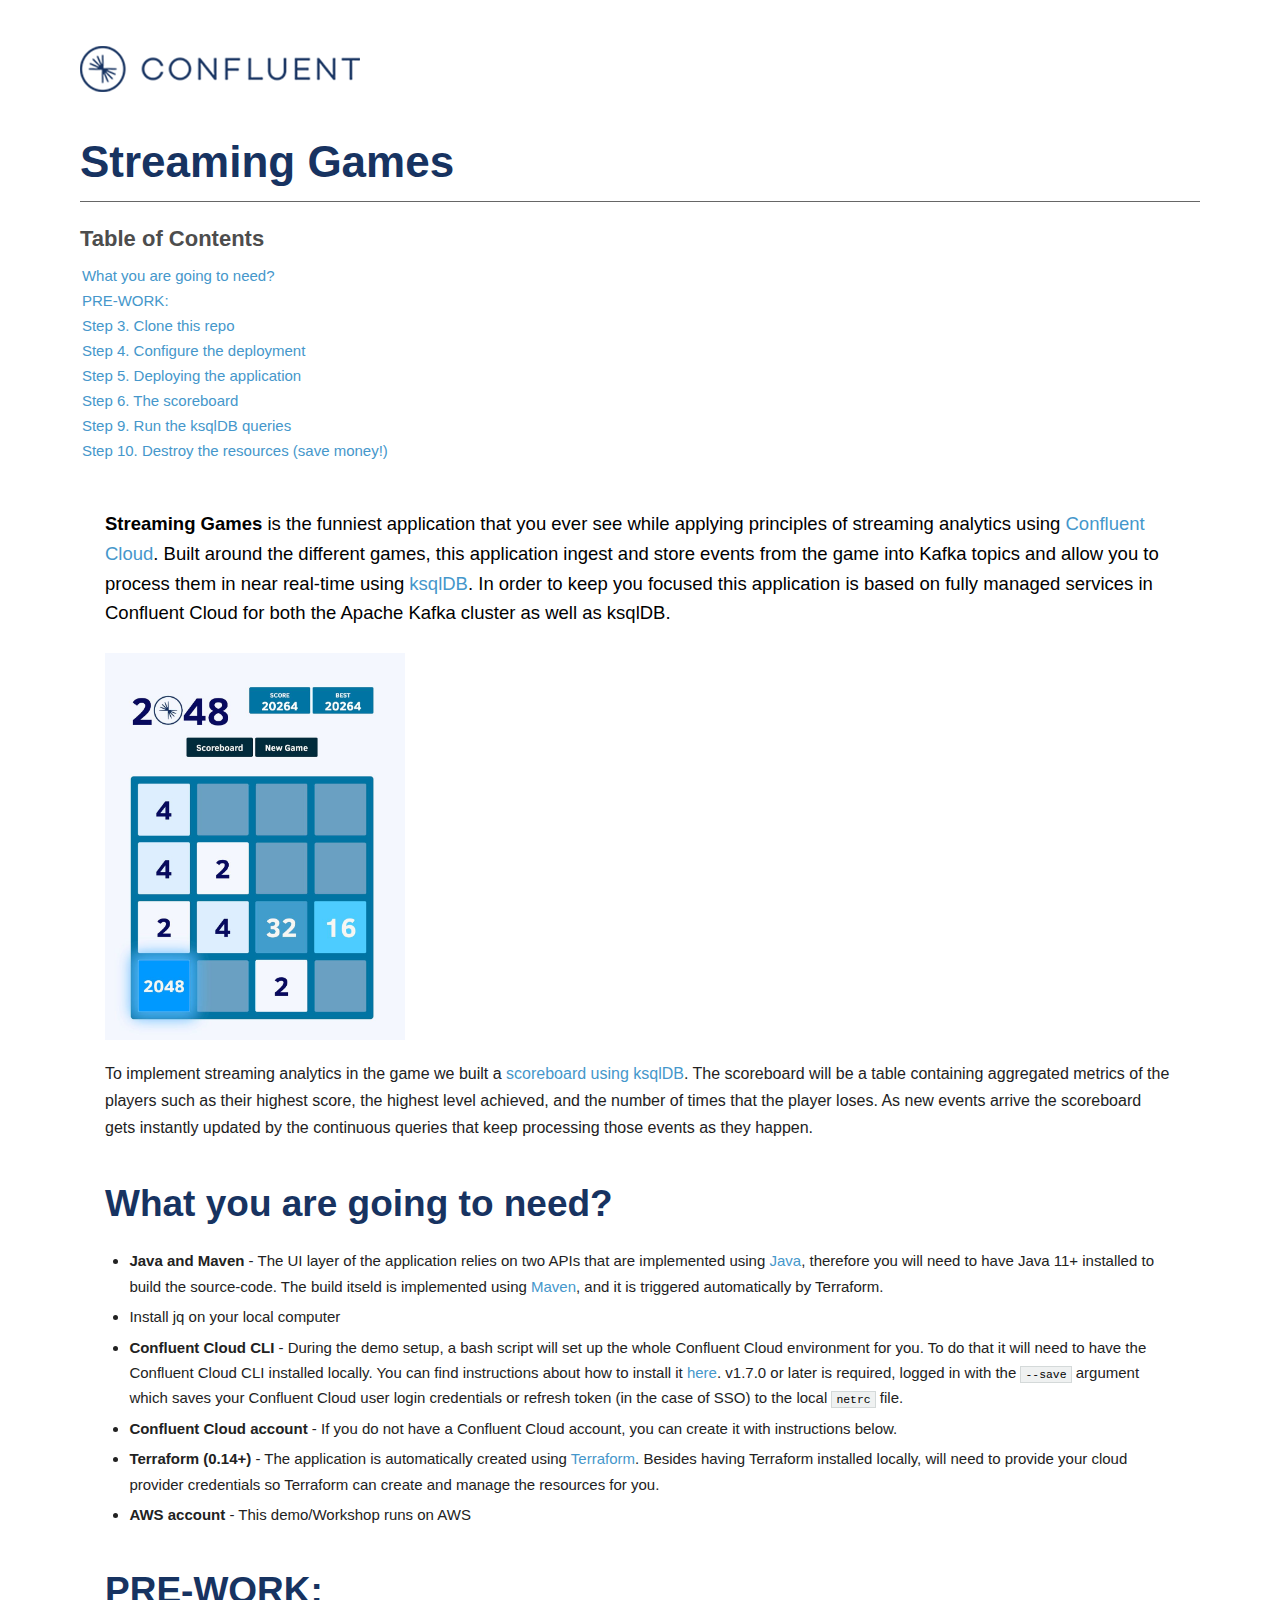
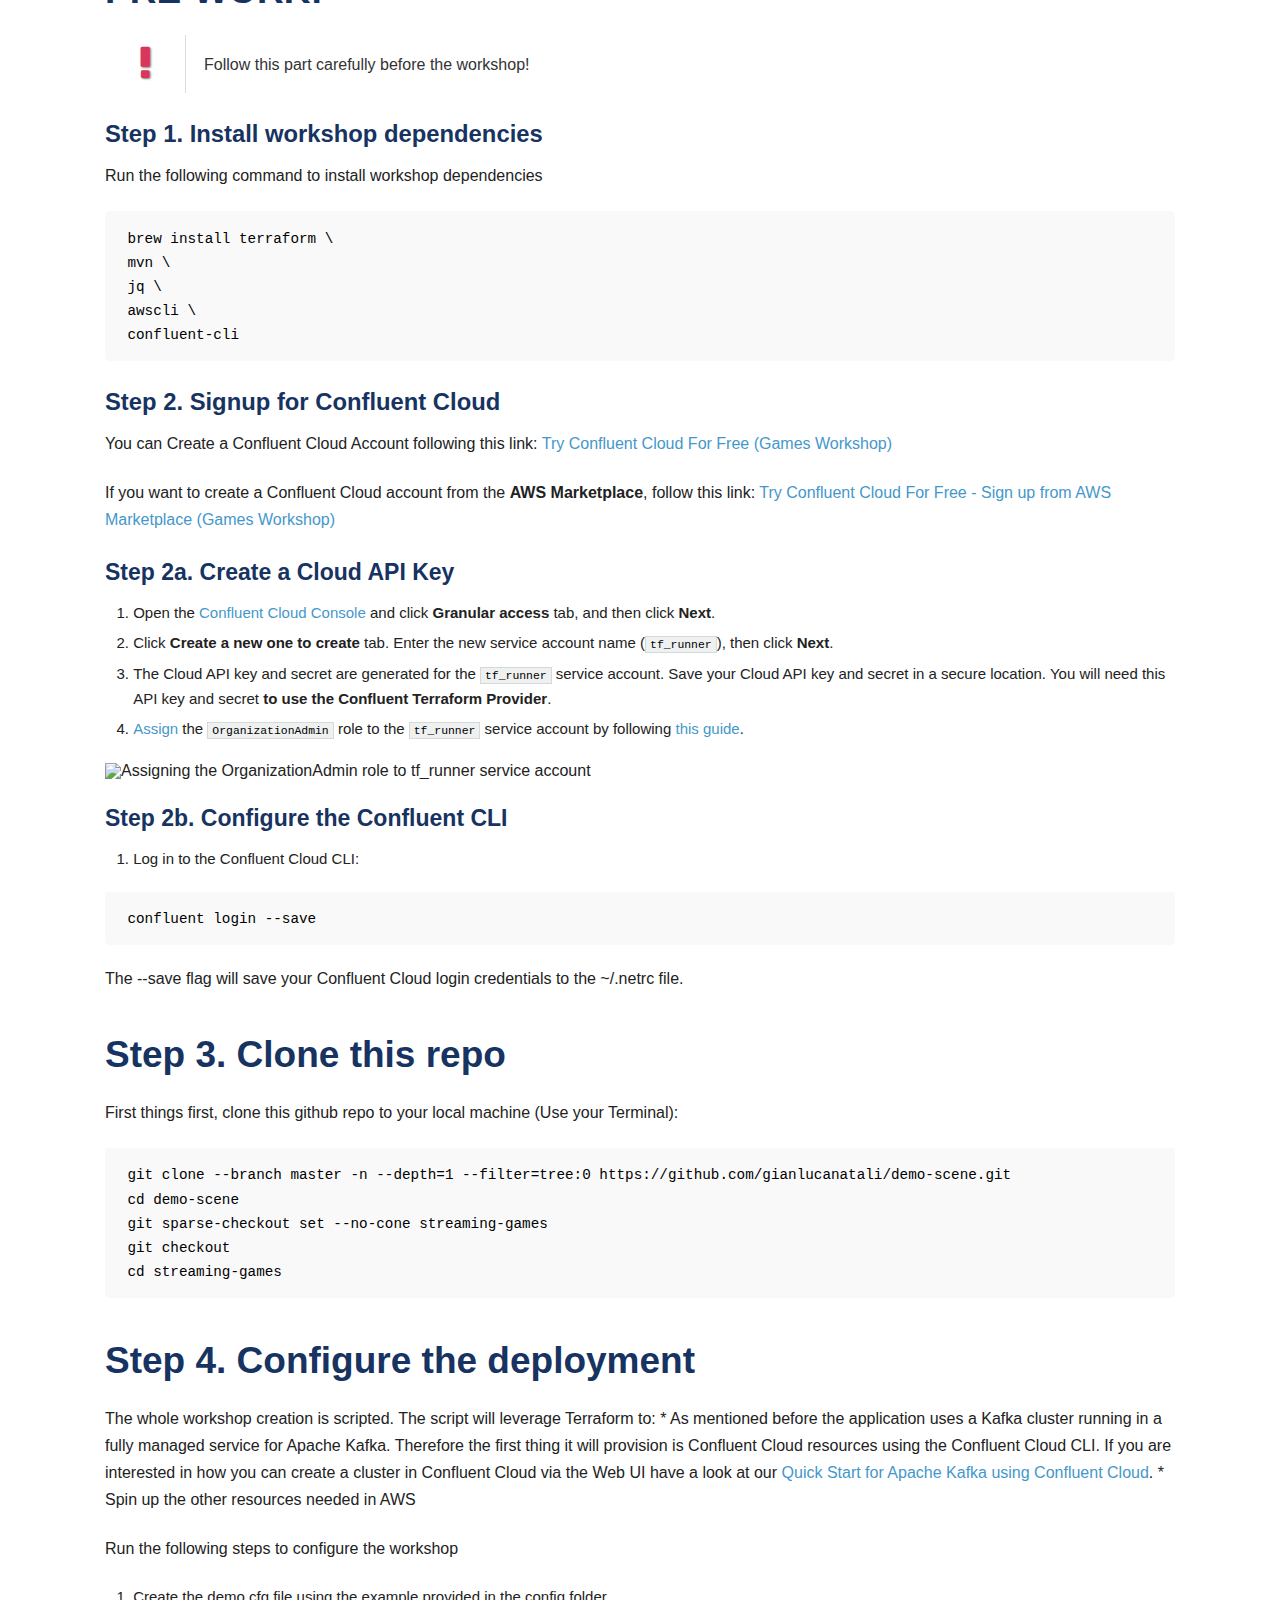
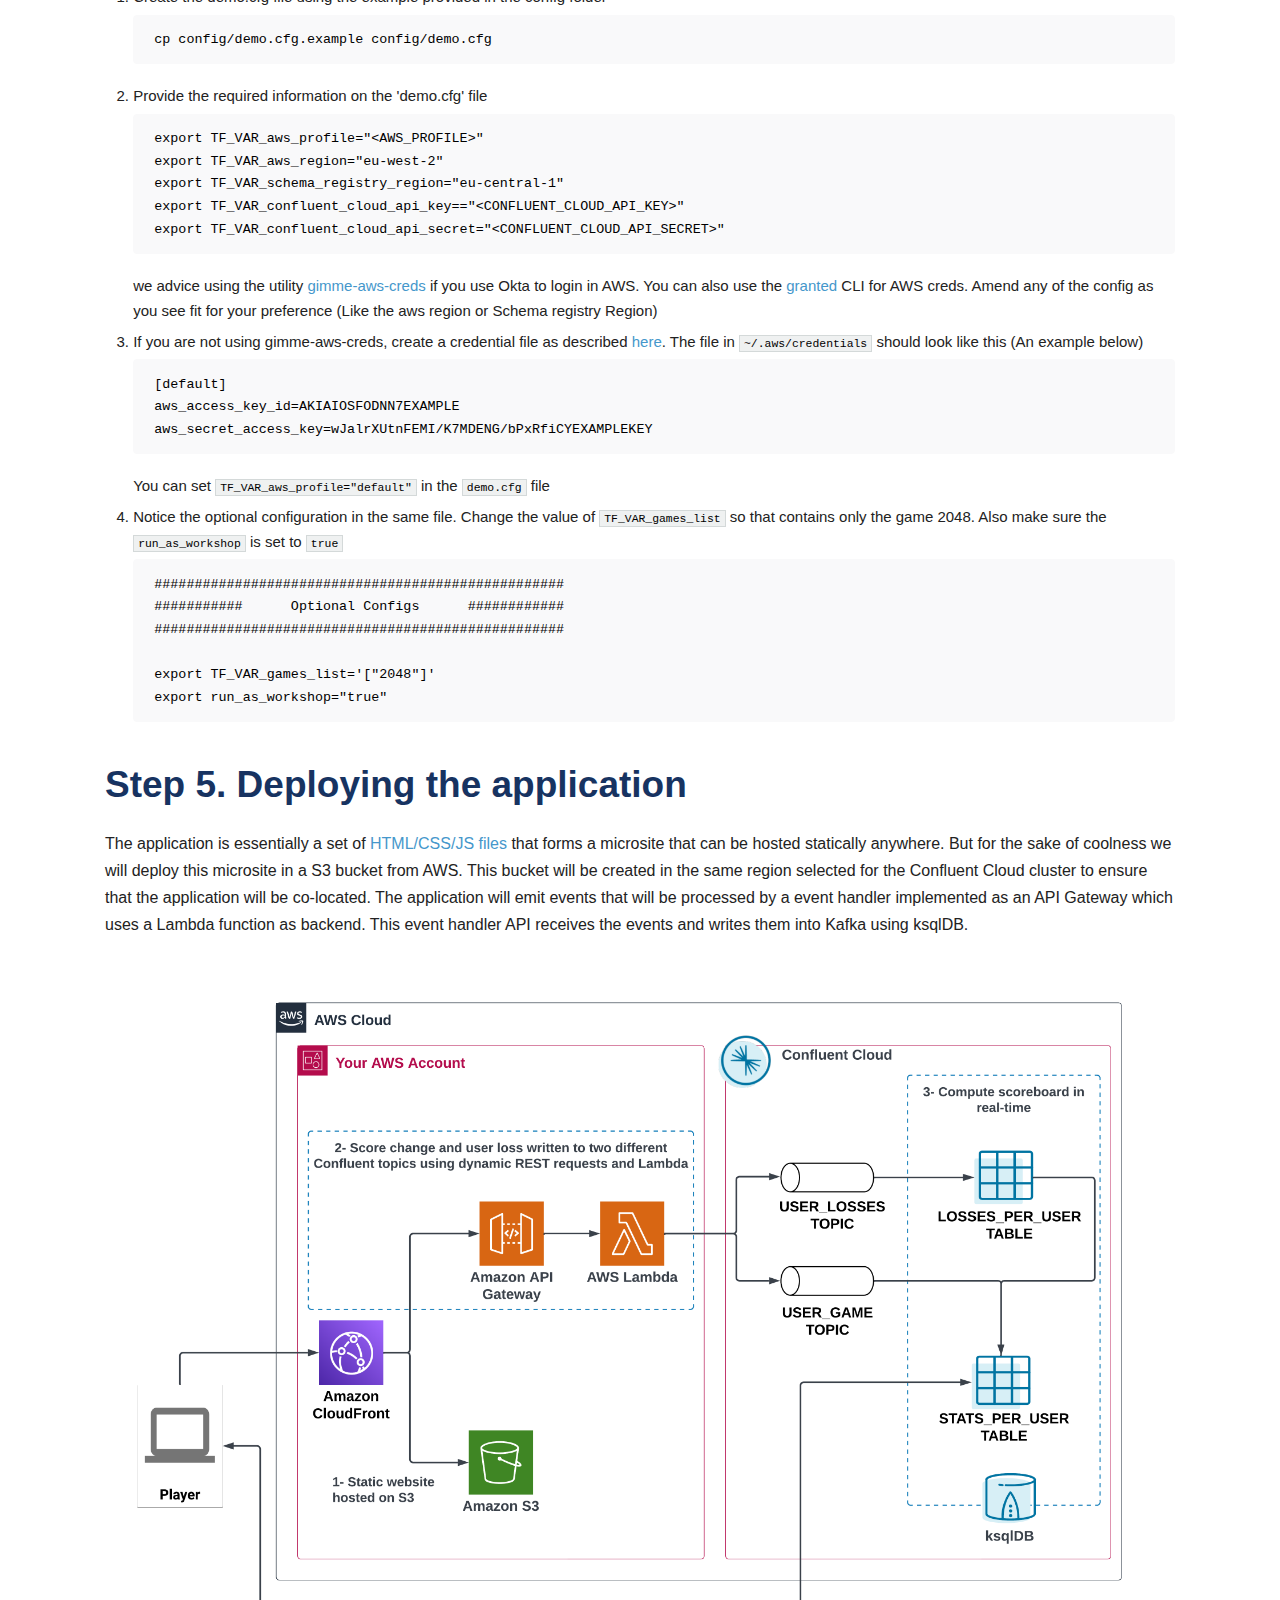
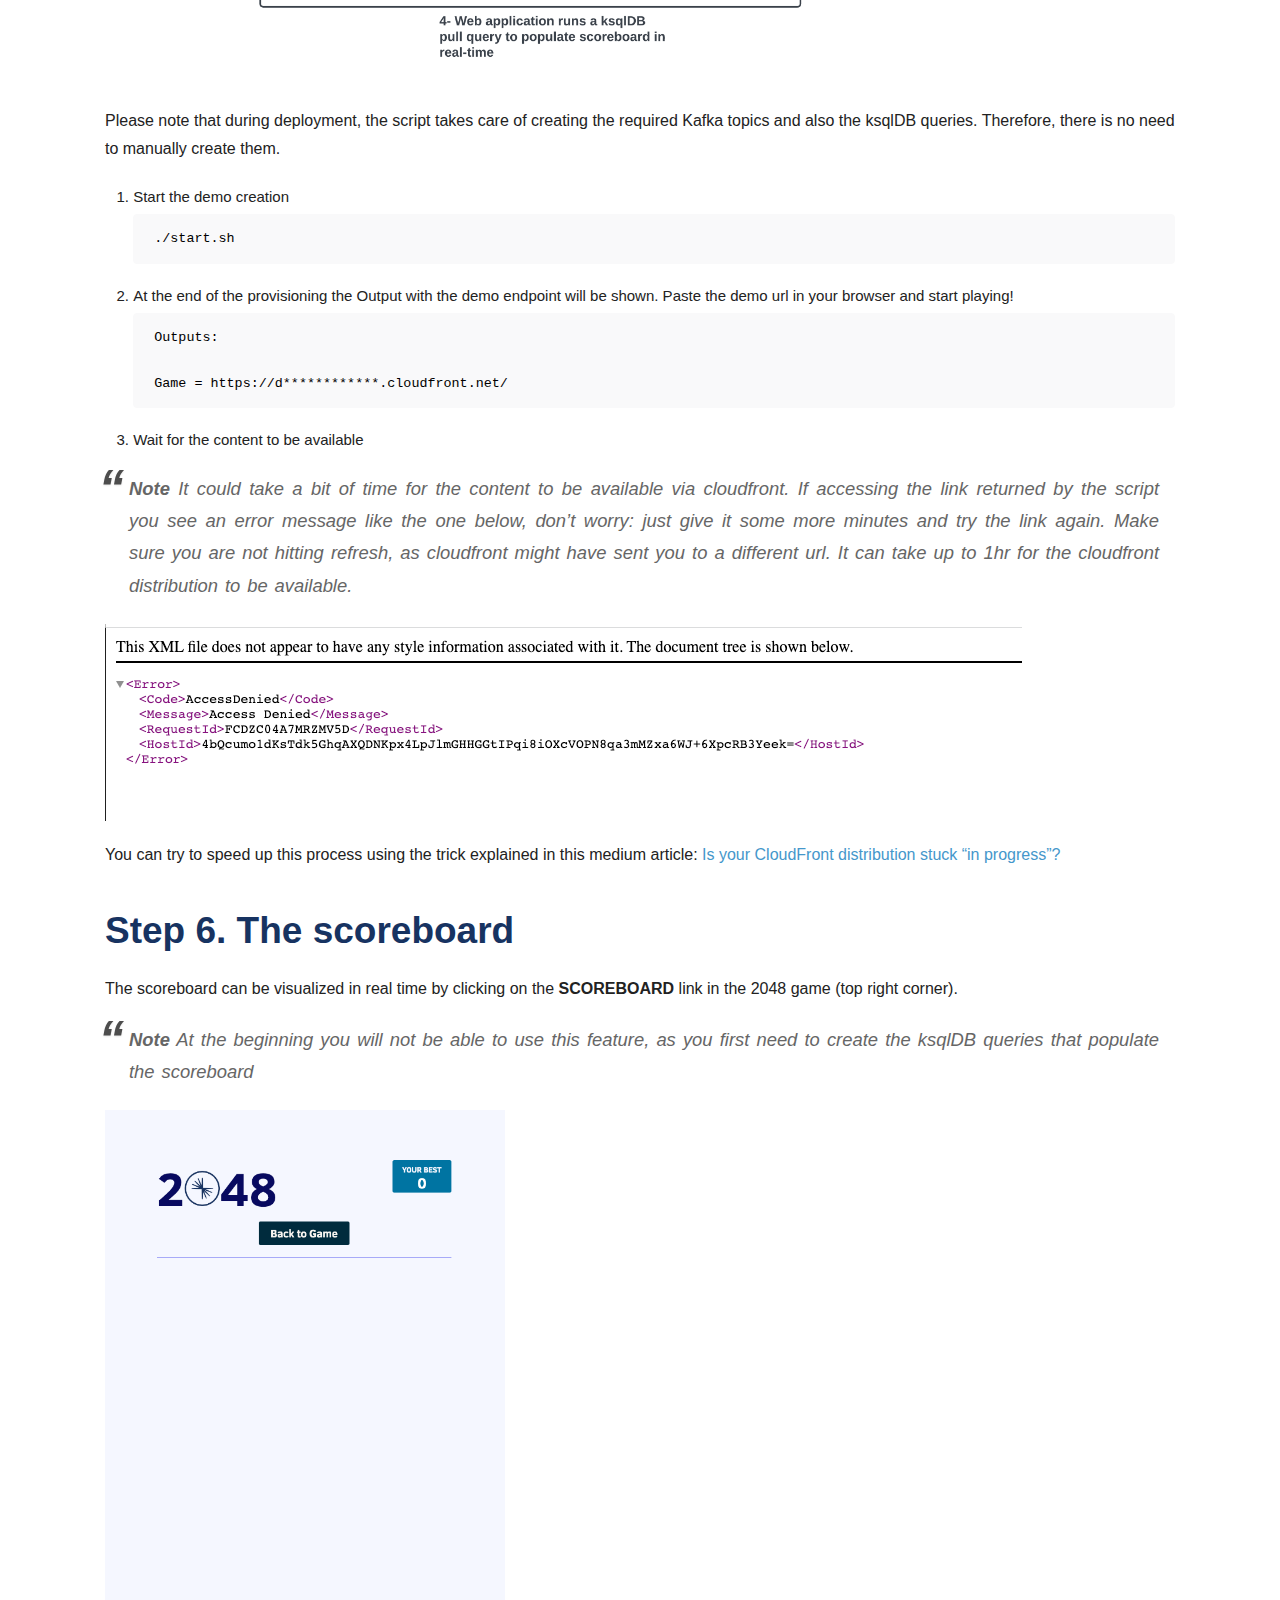
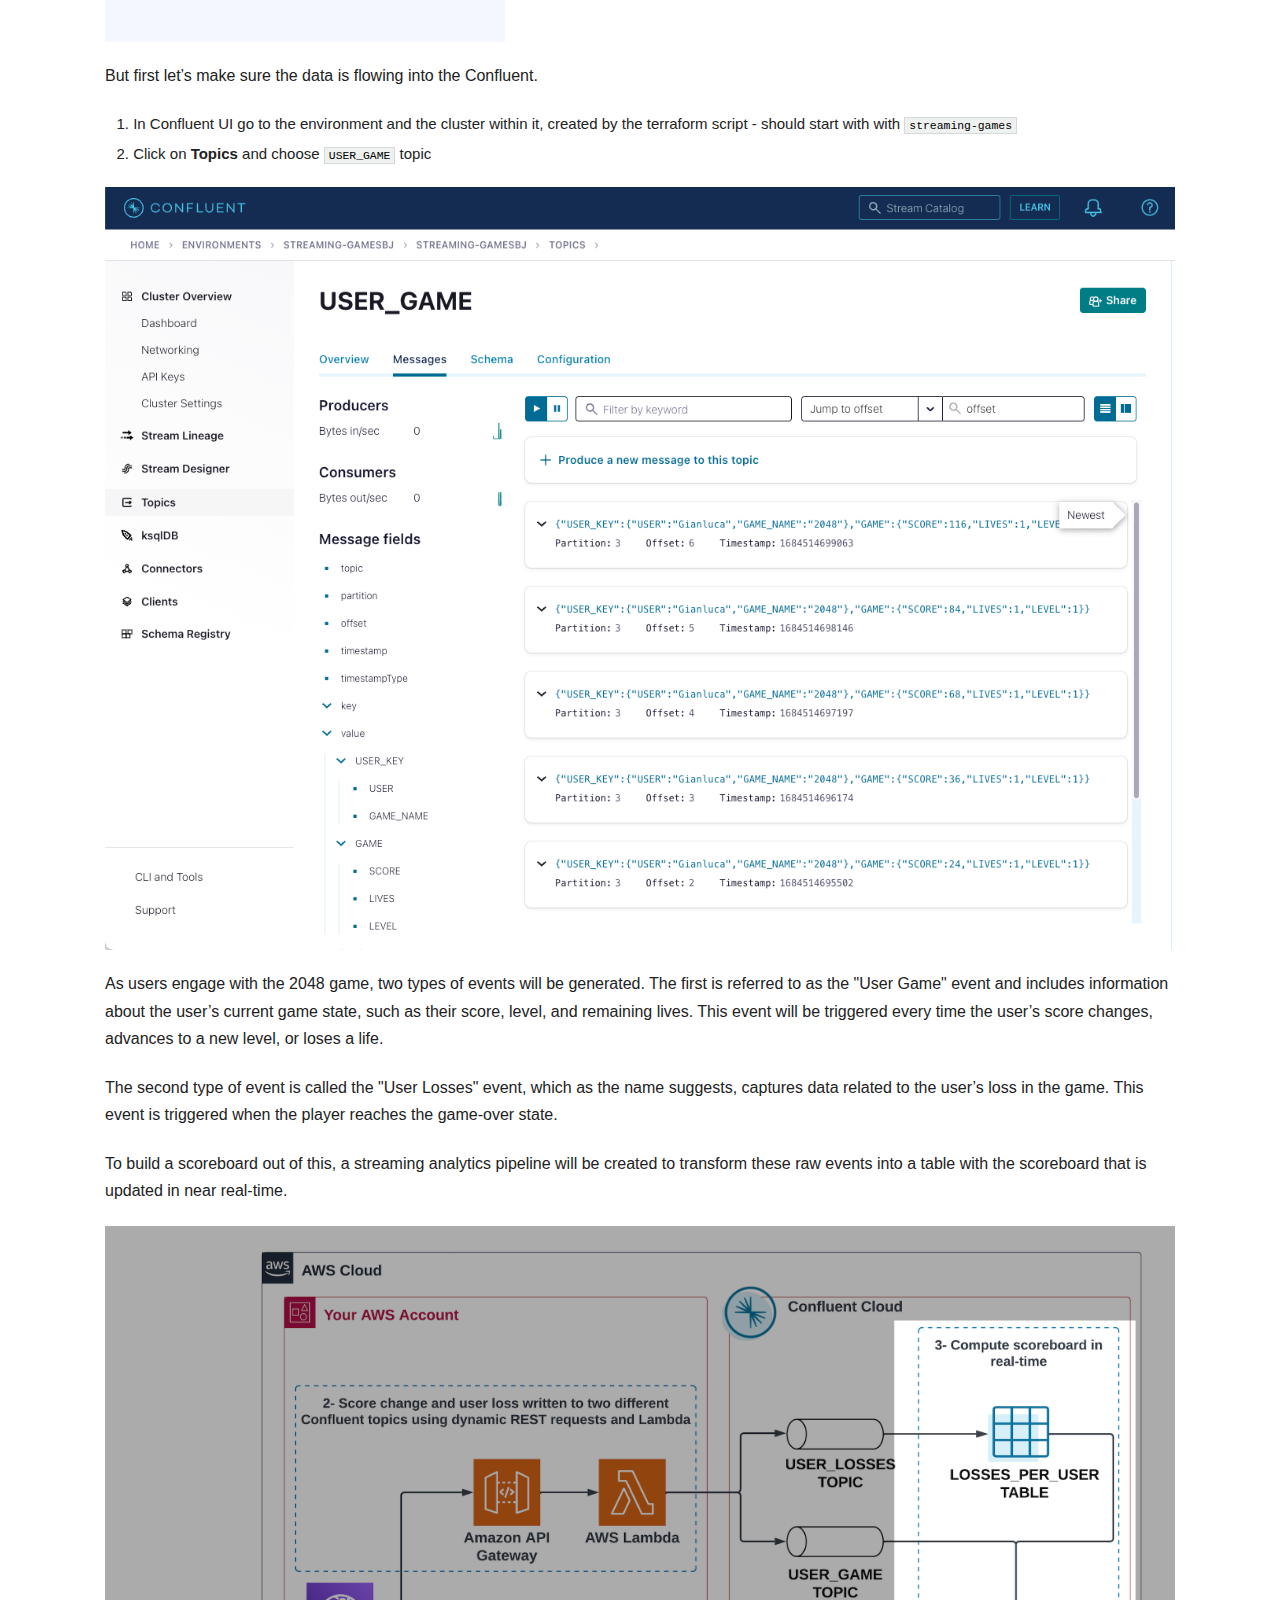
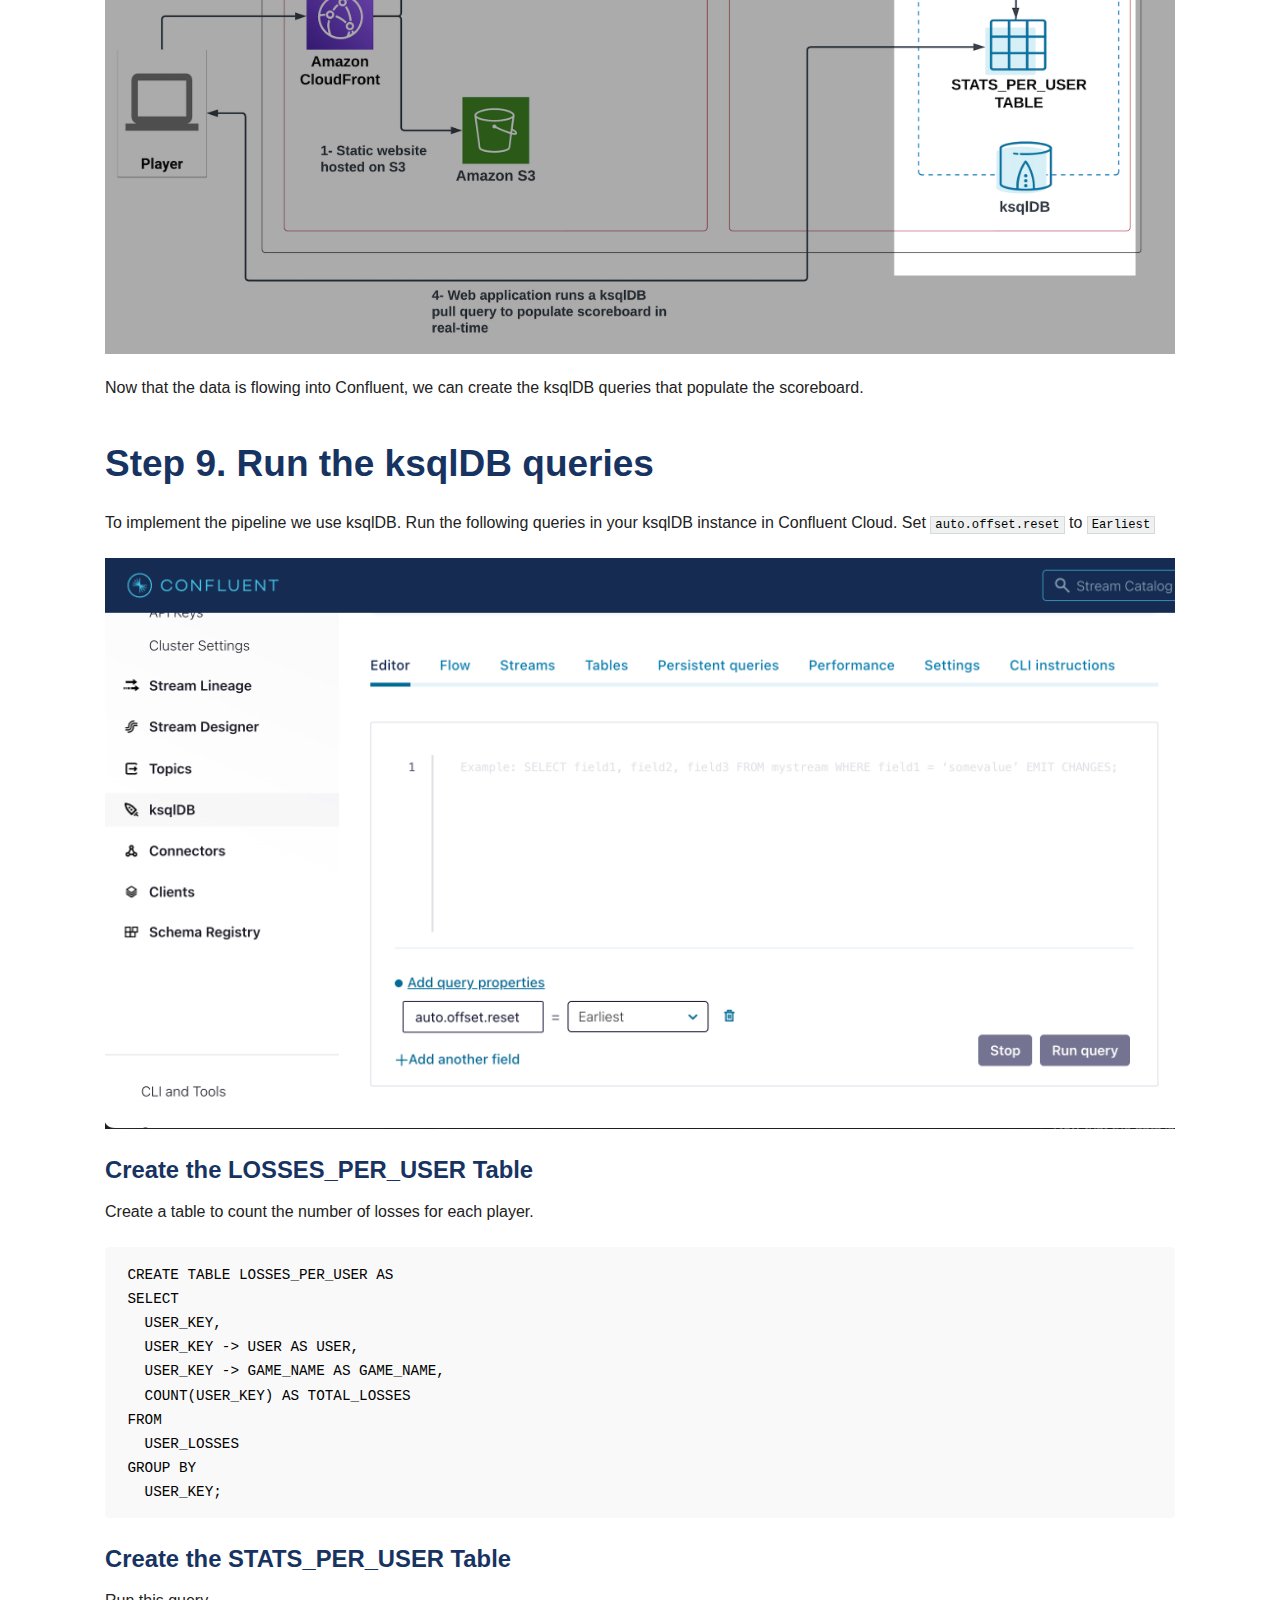
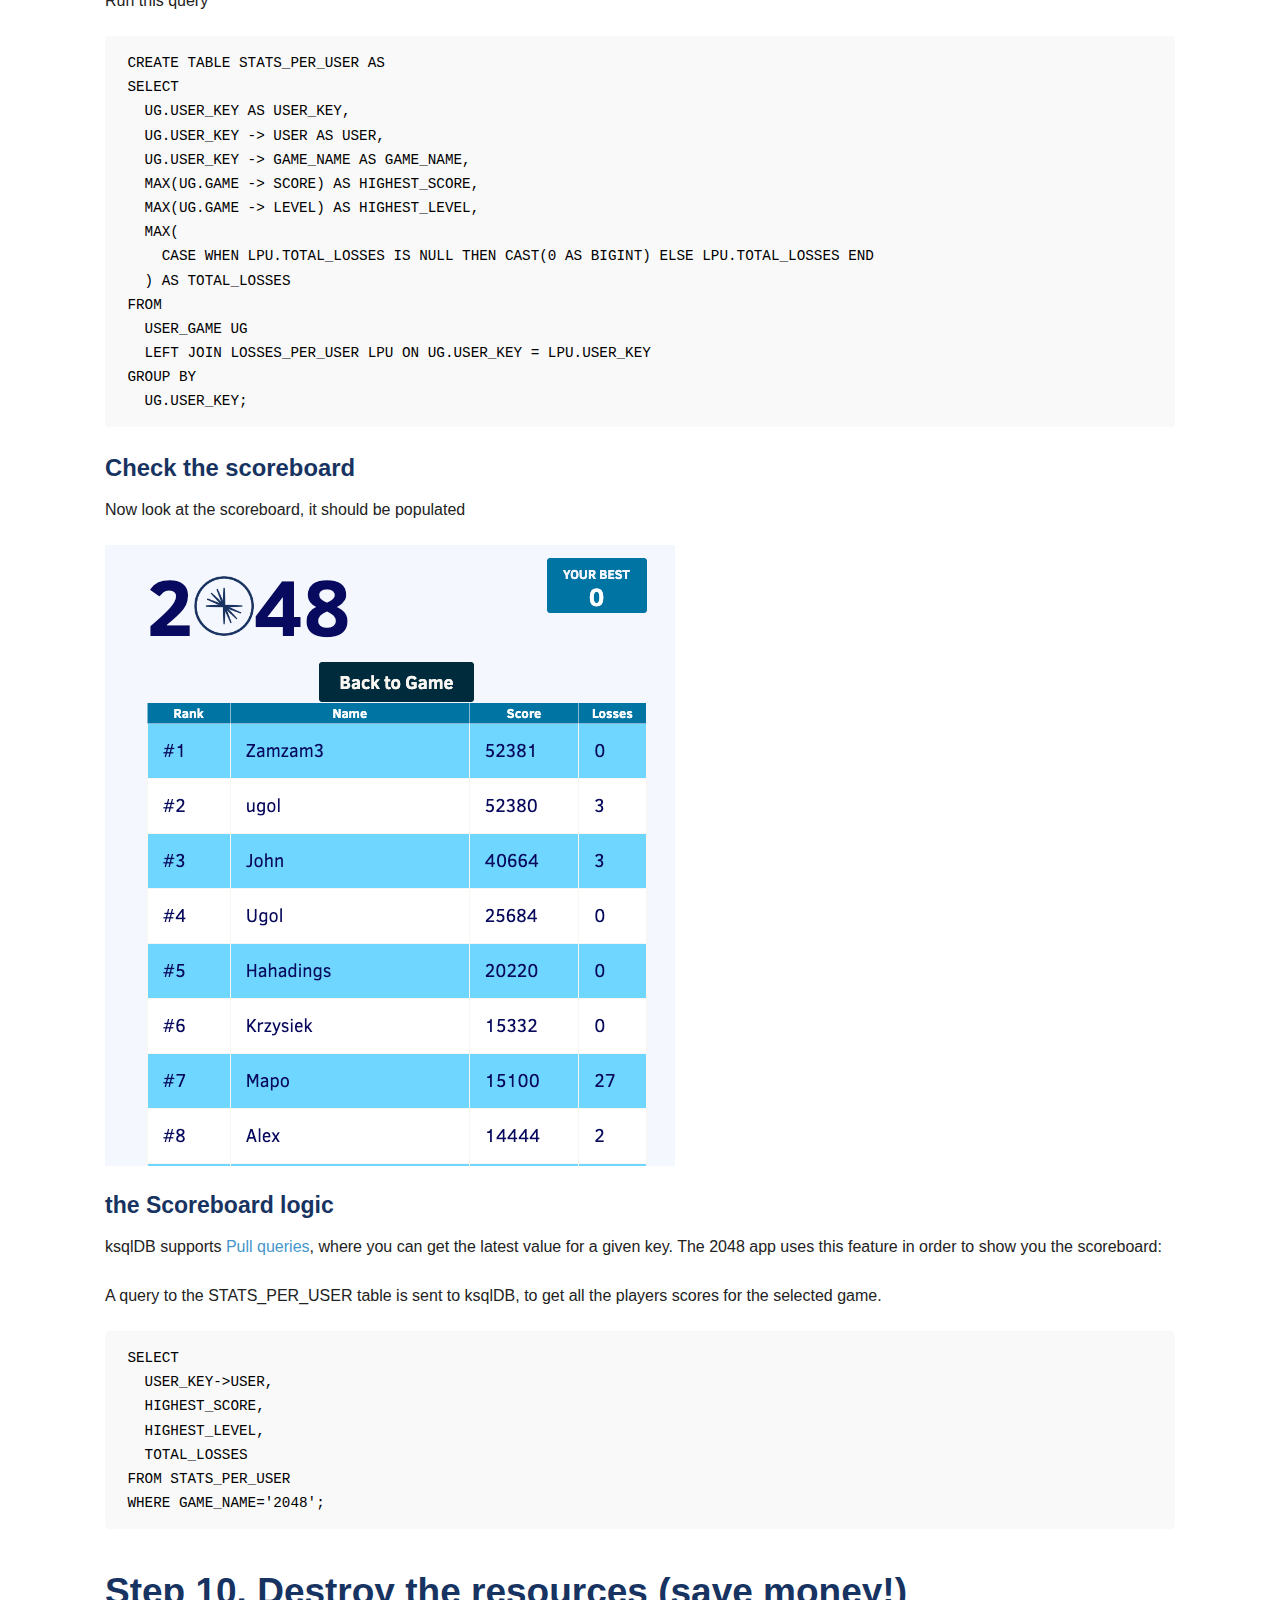
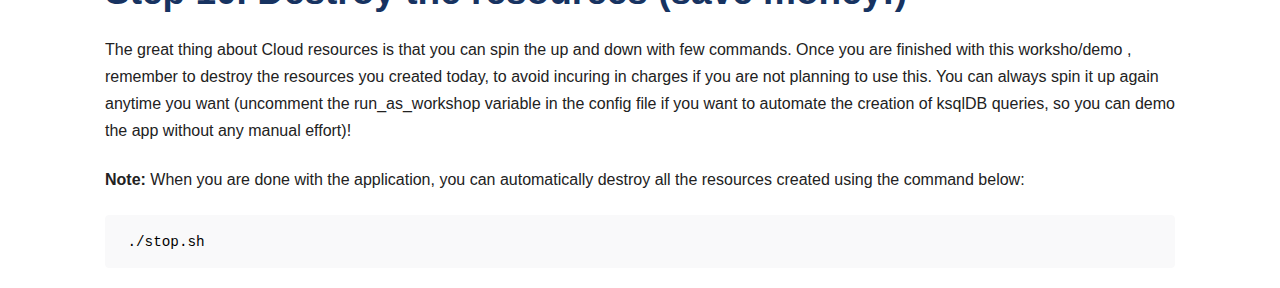
==== common/docs/2048-workshop.html @ 58fe09c1 "first release" ====
<!DOCTYPE html>
<html lang="en">
<head>
<meta charset="UTF-8">
<meta http-equiv="X-UA-Compatible" content="IE=edge">
<meta name="viewport" content="width=device-width, initial-scale=1.0">
<meta name="generator" content="Asciidoctor 2.0.18">
<title>Streaming Games</title>
<script src="https://cdnjs.cloudflare.com/ajax/libs/clipboard.js/2.0.4/clipboard.min.js"></script>
<script src="https://code.jquery.com/jquery-3.5.1.min.js" integrity="sha256-9/aliU8dGd2tb6OSsuzixeV4y/faTqgFtohetphbbj0=" crossorigin="anonymous"></script>
<style>
 
 .listingblock:hover .clipboard {
  opacity: 1;
 }

 .clipboard {
  opacity: 0;
     padding: 2px 6px;
     border: 1px solid #d5d5d5;
     font-size: 13px;
     white-space: nowrap;
     font-weight: 500;
     -webkit-appearance: button;
     color: #999;
     line-height: 20px;
     cursor: pointer;
     position: absolute;
     vertical-align: middle;
     background-color: #eee;
     background-image: linear-gradient(#fcfcfc,#eee);
     border-radius: 3px;
     background-repeat: no-repeat;
     top: .85rem !important;
     right: 0.85rem;
     transition: opacity .25s cubic-bezier(0.4, 0, 1, 1);
 }

.clippy {
    margin-top: -10px;
    position: relative;
    top: 3px;
    left: 1px;
}

.clipboard:hover {
  background-image: linear-gradient(#eee,#d3d4d4);
}

.clipboard:active,.clipboard.selected,.clipboard.zeroclipboard-is-active {
    background-color: #dcdcdc;
    background-image: none;
    border-color: #b5b5b5;
    box-shadow: inset 0 2px 4px rgba(0,0,0,.15)
}

</style>
<script>
 $(function() {
     var pre = document.getElementsByTagName('pre');
     for (var i = 0; i < pre.length; i++) {
         var b = document.createElement('button');
         b.innerHTML = '<img class="clippy" src="images/clippy.svg" alt="Copy to clipboard">';
         b.setAttribute('data-clipboard-text', pre[i].textContent);
         b.className = 'clipboard';
         pre[i].appendChild(b);
     }
     new ClipboardJS('.clipboard', {
         target: function(b) {
             var p = b.parentNode;
             return p.className.includes("highlight")
                  ? p.getElementsByClassName("code")[0]
                  : p.childNodes[0];
         }
     })
 });
</script>
<style><style>


/* latin-ext */
@font-face {
  font-family: "MarkOT";
  font-style: normal;
  font-weight: normal;
  src: local("Mark OT"), local("Mark-OT"), url("https://cdn.confluent.io/fonts/MarkOT/MarkOT.woff2") format("woff2");
}

@font-face {
  font-family: "MarkOT";
  font-style: italic;
  font-weight: normal;
  src: local("Mark OT"), local("Mark-OT"),
    url("https://cdn.confluent.io/fonts/MarkOT/MarkOT-Italic.woff2") format("woff2");
}

@font-face {
  font-family: "MarkOT";
  font-style: normal;
  font-weight: 500;
  src: local("Mark OT"), local("Mark-OT"),
    url("https://cdn.confluent.io/fonts/MarkOT/MarkOT-Medium.woff2") format("woff2");
}

@font-face {
  font-family: "MarkOT";
  font-style: italic;
  font-weight: 500;
  src: local("Mark OT"), local("Mark-OT"),
    url("https://cdn.confluent.io/fonts/MarkOT/MarkOT-MediumItalic.woff2") format("woff2");
}

@font-face {
  font-family: "MarkOT";
  font-style: normal;
  font-weight: bold;
  src: local("Mark OT Bold"), local("Mark-OT-Bold"),
    url("https://cdn.confluent.io/fonts/MarkOT/MarkOT-Bold.woff2") format("woff2");
}

@font-face {
  font-family: "MarkOT";
  font-style: italic;
  font-weight: bold;
  src: local("Mark OT Bold"), local("Mark-OT-Bold"),
    url("https://cdn.confluent.io/fonts/MarkOT/MarkOT-BoldItalic.woff2") format("woff2");
}

@font-face {
  font-family: "MarkOT";
  font-style: normal;
  font-weight: 300;
  src: local("Mark OT Narrow Light"), local("Mark-OT-Narrow-Light"),
    url("https://cdn.confluent.io/fonts/MarkOT/MarkOT-NarrowLight.woff2") format("woff2");
}

@font-face {
  font-family: "MarkOT";
  font-style: italic;
  font-weight: 300;
  src: local("Mark OT Narrow Light"), local("Mark-OT-Narrow-Light"),
    url("https://cdn.confluent.io/fonts/MarkOT/MarkOT-NarrowLightItalic.woff2") format("woff2");
}


/*! normalize.css v2.1.2 | MIT License | git.io/normalize */
/* ========================================================================== HTML5 display definitions ========================================================================== */
/** Correct `block` display not defined in IE 8/9. */
article, aside, details, figcaption, figure, footer, header, hgroup, main, nav, section, summary { display: block; }

/** Correct `inline-block` display not defined in IE 8/9. */
audio, canvas, video { display: inline-block; }

/** Prevent modern browsers from displaying `audio` without controls. Remove excess height in iOS 5 devices. */
audio:not([controls]) { display: none; height: 0; }

/** Address `[hidden]` styling not present in IE 8/9. Hide the `template` element in IE, Safari, and Firefox < 22. */
[hidden], template { display: none; }

script { display: none !important; }

/* ========================================================================== Base ========================================================================== */
/** 1. Set default font family to sans-serif. 2. Prevent iOS text size adjust after orientation change, without disabling user zoom. */
html { font-family: MarkOT; /* 1 */ -ms-text-size-adjust: 100%; /* 2 */ -webkit-text-size-adjust: 100%; /* 2 */ }

/** Remove default margin. */
body { margin: 0;  }

/* ========================================================================== Links ========================================================================== */
/** Remove the gray background color from active links in IE 10. */
a { background: transparent; }

/** Address `outline` inconsistency between Chrome and other browsers. */
a:focus { outline: thin dotted; }

/** Improve readability when focused and also mouse hovered in all browsers. */
a:active, a:hover { outline: 0; }

/* ========================================================================== Typography ========================================================================== */
/** Address variable `h1` font-size and margin within `section` and `article` contexts in Firefox 4+, Safari 5, and Chrome. */
h1 { font-size: 1.9em; margin: 0.67em 0; }

/** Address styling not present in IE 8/9, Safari 5, and Chrome. */
abbr[title] { border-bottom: 1px dotted; }

/** Address style set to `bolder` in Firefox 4+, Safari 5, and Chrome. */
b, strong { font-weight: bold; }

/** Address styling not present in Safari 5 and Chrome. */
dfn { font-style: italic; }

/** Address differences between Firefox and other browsers. */
hr { -moz-box-sizing: content-box; box-sizing: content-box; height: 0; }

/** Address styling not present in IE 8/9. */
mark { background: #ff0; color: #000; }

/** Correct font family set oddly in Safari 5 and Chrome. */
code, kbd, pre, samp { font-family: monospace, serif; font-size: 1em; }

/** Improve readability of pre-formatted text in all browsers. */
pre { white-space: pre-wrap; }

/** Set consistent quote types. */
q { quotes: "\201C" "\201D" "\2018" "\2019"; }

/** Address inconsistent and variable font size in all browsers. */
small { font-size: 80%; }

/** Prevent `sub` and `sup` affecting `line-height` in all browsers. */
sub, sup { font-size: 75%; line-height: 0; position: relative; vertical-align: baseline; }

sup { top: -0.5em; }

sub { bottom: -0.25em; }

/* ========================================================================== Embedded content ========================================================================== */
/** Remove border when inside `a` element in IE 8/9. */
img { border: 0; }

/** Correct overflow displayed oddly in IE 9. */
svg:not(:root) { overflow: hidden; }

/* ========================================================================== Figures ========================================================================== */
/** Address margin not present in IE 8/9 and Safari 5. */
figure { margin: 0; }

/* ========================================================================== Forms ========================================================================== */
/** Define consistent border, margin, and padding. */
fieldset { border: 1px solid #c0c0c0; margin: 0 2px; padding: 0.35em 0.625em 0.75em; }

/** 1. Correct `color` not being inherited in IE 8/9. 2. Remove padding so people aren't caught out if they zero out fieldsets. */
legend { border: 0; /* 1 */ padding: 0; /* 2 */ }

/** 1. Correct font family not being inherited in all browsers. 2. Correct font size not being inherited in all browsers. 3. Address margins set differently in Firefox 4+, Safari 5, and Chrome. */
button, input, select, textarea { font-family: inherit; /* 1 */ font-size: 100%; /* 2 */ margin: 0; /* 3 */ }

/** Address Firefox 4+ setting `line-height` on `input` using `!important` in the UA stylesheet. */
button, input { line-height: normal; }

/** Address inconsistent `text-transform` inheritance for `button` and `select`. All other form control elements do not inherit `text-transform` values. Correct `button` style inheritance in Chrome, Safari 5+, and IE 8+. Correct `select` style inheritance in Firefox 4+ and Opera. */
button, select { text-transform: none; }

/** 1. Avoid the WebKit bug in Android 4.0.* where (2) destroys native `audio` and `video` controls. 2. Correct inability to style clickable `input` types in iOS. 3. Improve usability and consistency of cursor style between image-type `input` and others. */
button, html input[type="button"], input[type="reset"], input[type="submit"] { -webkit-appearance: button; /* 2 */ cursor: pointer; /* 3 */ }

/** Re-set default cursor for disabled elements. */
button[disabled], html input[disabled] { cursor: default; }

/** 1. Address box sizing set to `content-box` in IE 8/9. 2. Remove excess padding in IE 8/9. */
input[type="checkbox"], input[type="radio"] { box-sizing: border-box; /* 1 */ padding: 0; /* 2 */ }

/** 1. Address `appearance` set to `searchfield` in Safari 5 and Chrome. 2. Address `box-sizing` set to `border-box` in Safari 5 and Chrome (include `-moz` to future-proof). */
input[type="search"] { -webkit-appearance: textfield; /* 1 */ -moz-box-sizing: content-box; -webkit-box-sizing: content-box; /* 2 */ box-sizing: content-box; }

/** Remove inner padding and search cancel button in Safari 5 and Chrome on OS X. */
input[type="search"]::-webkit-search-cancel-button, input[type="search"]::-webkit-search-decoration { -webkit-appearance: none; }

/** Remove inner padding and border in Firefox 4+. */
button::-moz-focus-inner, input::-moz-focus-inner { border: 0; padding: 0; }

/** 1. Remove default vertical scrollbar in IE 8/9. 2. Improve readability and alignment in all browsers. */
textarea { overflow: auto; /* 1 */ vertical-align: top; /* 2 */ }

/* ========================================================================== Tables ========================================================================== */
/** Remove most spacing between table cells. */
table { border-collapse: collapse; border-spacing: 0; }

meta.foundation-mq-small { font-family: "only screen and (min-width: 768px)"; width: 768px; }

meta.foundation-mq-medium { font-family: "only screen and (min-width:1280px)"; width: 1280px; }

meta.foundation-mq-large { font-family: "only screen and (min-width:1440px)"; width: 1440px; }

*, *:before, *:after { -moz-box-sizing: border-box; -webkit-box-sizing: border-box; box-sizing: border-box; }

html, body { font-size: 100%; }

body { background: #ffffff; color: #222222; padding: 0; margin: 0; font-family: "MarkOT", "Helvetica", Helvetica, Arial, sans-serif; font-weight: normal; font-style: normal; line-height: 1; position: relative; cursor: auto; }

a:hover { cursor: pointer; }

img, object, embed { max-width: 100%; height: auto; }

object, embed { height: 100%; }

img { -ms-interpolation-mode: bicubic; }

#map_canvas img, #map_canvas embed, #map_canvas object, .map_canvas img, .map_canvas embed, .map_canvas object { max-width: none !important; }

.left { float: left !important; }

.right { float: right !important; }

.text-left { text-align: left !important; }

.text-right { text-align: right !important; }

.text-center { text-align: center !important; }

.text-justify { text-align: justify !important; }

.hide { display: none; }

.antialiased { -webkit-font-smoothing: antialiased; }

img { display: inline-block; vertical-align: middle; }

textarea { height: auto; min-height: 50px; }

select { width: 100%; }

object, svg { display: inline-block; vertical-align: middle; }

.center { margin-left: auto; margin-right: auto; }

.stretch { width: 100%; }

p.lead { font-size: 1.15625em; line-height: 1.69; }

.subheader, .admonitionblock td.content > .title, .audioblock > .title, .exampleblock > .title, .imageblock > .title, .listingblock > .title, .literalblock > .title, .stemblock > .title, .openblock > .title, .paragraph > .title, .quoteblock > .title, table.tableblock > .title, .verseblock > .title, .videoblock > .title, .dlist > .title, .olist > .title, .ulist > .title, .qlist > .title, .hdlist > .title { line-height: 1.4; color: #4d4d4d; font-weight: 300; margin-top: 0.2em; margin-bottom: 0.5em; }

/* Typography resets */
div, dl, dt, dd, ul, ol, li, h1, h2, h3, #toctitle, .sidebarblock > .content > .title, h4, h5, h6, pre, form, p, blockquote, th, td { margin: 0; padding: 0; direction: ltr; }

/* Default Link Styles */
a { color: #4597CB; text-decoration: none; line-height: inherit; }
a:hover, a:focus { color: #4597CB; }
a img { border: none; }

/* Default paragraph styles */
p { font-family: 'MarkOT', "Helvetica Neue", Helvetica, "Liberation Sans", Arial, sans-serif; font-weight: normal; font-size: 1.0em; line-height: 1.69; margin-bottom: 1.375em; text-rendering: optimizeLegibility; }
p aside { font-size: 0.875em; line-height: 1.35; font-style: italic; }

/* Default header styles */
h1, h2, h3, #toctitle, .sidebarblock > .content > .title, h4, h5, h6 { font-family: "MarkOT", "Helvetica Neue", Helvetica, Arial, sans-serif; font-weight: bold; font-style: normal; color: #173361; text-rendering: optimizeLegibility; margin-top: 1em; margin-bottom: 0.5em; line-height: 1.2125em; }
h1 small, h2 small, h3 small, #toctitle small, .sidebarblock > .content > .title small, h4 small, h5 small, h6 small { font-size: 60%; color: #4d4d4d; line-height: 0; }

h1 { font-size: 2.125em; }

h2 { font-size: 1.6875em; }

h3, #toctitle, .sidebarblock > .content > .title { font-size: 1.375em; }

h4 { font-size: 1.125em; }

h5 { font-size: 1.125em; }

h6 { font-size: 1em; }

hr { border: solid #dddddd; border-width: 1px 0 0; clear: both; margin: 1.25em 0 1.1875em; height: 0; }

/* Helpful Typography Defaults */
em, i { font-style: italic; line-height: inherit; }

strong, b { font-weight: bold; line-height: inherit; }

small { font-size: 60%; line-height: inherit; }

code { font-family: monospace; font-size: 1.1em; font-weight: normal; color: #000000; line-height: 1.69; }

/* Lists */
ul, ol, dl { font-size: 0.9375em; line-height: 1.4; margin-bottom: 1.375em; list-style-position: outside; font-family: "MarkOT", Helvetica, "Liberation Sans", Arial, sans-serif; }

ul, ol { margin-left: 1.625em; }
ul.no-bullet, ol.no-bullet { margin-left: 1.625em; }

/* Unordered Lists */
ul li ul, ul li ol { margin-left: 1.25em; margin-bottom: 0; font-size: 1em; /* Override nested font-size change */ }
ul.square li ul, ul.circle li ul, ul.disc li ul { list-style: inherit; }
ul.square { list-style-type: square; }
ul.circle { list-style-type: circle; }
ul.disc { list-style-type: disc; }
ul.no-bullet { list-style: none; }

/* Ordered Lists */
ol li ul, ol li ol { margin-left: 1.25em; margin-bottom: 0; }

/* Definition Lists */
dl dt { margin-bottom: 0.3em; font-weight: bold; }
dl dd { margin-bottom: 0.75em; }

/* Abbreviations */
abbr, acronym { text-transform: uppercase; font-size: 90%; color: #404040; border-bottom: 1px dotted #dddddd; cursor: help; }

abbr { text-transform: none; }

/* Blockquotes */
blockquote { margin: 0 0 1.375em; padding: 0 0 0 1em; border-left: 5px solid #ededed; }
blockquote cite { display: block; font-size: 0.8125em; color: #333333; }
blockquote cite:before { content: "\2014 \0020"; }
blockquote cite a, blockquote cite a:visited { color: #333333; }

blockquote, blockquote p { line-height: 1.4; color: #404040; }

/* Microformats */
.vcard { display: inline-block; margin: 0 0 1.25em 0; border: 1px solid #dddddd; padding: 0.625em 0.75em; }
.vcard li { margin: 0; display: block; }
.vcard .fn { font-weight: bold; font-size: 0.9375em; }

.vevent .summary { font-weight: bold; }
.vevent abbr { cursor: auto; text-decoration: none; font-weight: bold; border: none; padding: 0 0.0625em; }

@media only screen and (min-width: 768px) { h1, h2, h3, #toctitle, .sidebarblock > .content > .title, h4, h5, h6 { line-height: 1.4; }
  h1 { font-size: 2.75em; }
  h2 { font-size: 2.3125em; }
  h3, #toctitle, .sidebarblock > .content > .title { font-size: 1.4875em; }
  h4 { font-size: 1.4375em; } }
/* Tables */
table { background: white; margin-bottom: 1.25em; border: solid 1px #dddddd; }
table thead, table tfoot { background: whitesmoke; font-weight: bold; }
table thead tr th, table thead tr td, table tfoot tr th, table tfoot tr td { padding: 0.5em 0.625em 0.625em; font-size: inherit; color: #222222; text-align: left; }
table tr th, table tr td { padding: 0.5625em 0.625em; font-size: inherit; color: #222222; }
table tr.even, table tr.alt, table tr:nth-of-type(even) { background: #f9f9f9; }
table thead tr th, table tfoot tr th, table tbody tr td, table tr td, table tfoot tr td { display: table-cell; line-height: 1.4; }

body { -moz-osx-font-smoothing: grayscale; -webkit-font-smoothing: antialiased; tab-size: 4; }

h1, h2, h3, #toctitle, .sidebarblock > .content > .title, h4, h5, h6 { line-height: 1.4; }

a:hover, a:focus { text-decoration: underline; }

.clearfix:before, .clearfix:after, .float-group:before, .float-group:after { content: " "; display: table; }
.clearfix:after, .float-group:after { clear: both; }

:not(pre):not([class^=L]) > code { font-size: 0.9375em; font-style: normal !important; letter-spacing: 0; padding: 1px 4px; background-color: #eff1f1; border: 1px solid #d4d9d9; -webkit-border-radius: 0; border-radius: 0; line-height: inherit; word-wrap: break-word; }

:not(pre) > code.nobreak { word-wrap: normal; }
:not(pre) > code.nowrap { white-space: nowrap; }

pre { color: #000000; font-family: monospace,Menlo, Monaco, "Liberation Mono", Consolas; line-height: 1.69; -webkit-font-smoothing: antialiased; font-weight: normal; }
pre code, pre pre { color: inherit; font-size: inherit; line-height: inherit; }
pre > code { display: block; }

pre.nowrap, pre.nowrap pre { white-space: pre; word-wrap: normal; }

em em { font-style: normal; }

strong strong { font-weight: normal; }

.keyseq { color: #737373; }

kbd { font-family: Menlo, Monaco, "Liberation Mono", Consolas, monospace; display: inline-block; color: #404040; font-size: 0.65em; line-height: 1.45; background-color: #f7f7f7; border: 1px solid #ccc; -webkit-border-radius: 3px; border-radius: 3px; -webkit-box-shadow: 0 1px 0 rgba(0, 0, 0, 0.2), 0 0 0 0.1em white inset; box-shadow: 0 1px 0 rgba(0, 0, 0, 0.2), 0 0 0 0.1em white inset; margin: 0 0.15em; padding: 0.2em 0.5em; vertical-align: middle; position: relative; top: -0.1em; white-space: nowrap; }

.keyseq kbd:first-child { margin-left: 0; }

.keyseq kbd:last-child { margin-right: 0; }

.menuseq, .menuref { color: #000; }

.menuseq b:not(.caret), .menuref { font-weight: inherit; }

.menuseq { word-spacing: -0.02em; }
.menuseq b.caret { font-size: 1.25em; line-height: 0.8; }
.menuseq i.caret { font-weight: bold; text-align: center; width: 0.45em; }

b.button:before, b.button:after { position: relative; top: -1px; font-weight: normal; }

b.button:before { content: "["; padding: 0 3px 0 2px; }

b.button:after { content: "]"; padding: 0 2px 0 3px; }

/* Control max width here */
#header , #content, #footnotes, #footer {  width: 100%; margin-left: auto; margin-right: auto; margin-top: 0; margin-bottom: 0; max-width: 1150px; *zoom: 1; position: relative; padding-left: 0.9375em; padding-right: 0.9375em; }
#header:before {content:url(./images/confluent-logo-300.png);} #header:after, #content:before, #content:after, #footnotes:before, #footnotes:after, #footer:before, #footer:after { display: table; }
#header:after, #content:after, #footnotes:after, #footer:after { clear: both; }

#content { margin-top: 1.25em; }

#content:before { content: none; }

#header > h1:first-child { background:#ffffff; color: #173361; margin-top: 2.25rem; margin-bottom: 0; }
#header > h1:first-child + #toc { margin-top: 8px; border-top: 1px solid #666666; }
#header > h1:only-child, body.toc2 #header > h1:nth-last-child(2) { border-bottom: 1px solid #829494; padding-bottom: 8px; }
#header .details { border-bottom: 1px solid #dddddd; line-height: 1.45; padding-top: 0.25em; padding-bottom: 0.25em; padding-left: 0.25em; color: #333333; display: -ms-flexbox; display: -webkit-flex; display: flex; -ms-flex-flow: row wrap; -webkit-flex-flow: row wrap; flex-flow: row wrap; }
#header .details span:first-child { margin-left: -0.125em; }
#header .details span.email a { color: #404040; }
#header .details br { display: none; }
#header .details br + span:before { content: "\00a0\2013\00a0"; }
#header .details br + span.author:before { content: "\00a0\22c5\00a0"; color: #404040; }
#header .details br + span#revremark:before { content: "\00a0|\00a0"; }
#header #revnumber { text-transform: capitalize; }
#header #revnumber:after { content: "\00a0"; }

#content > h1:first-child:not([class]) { color: black; border-bottom: 1px solid #dddddd; padding-bottom: 8px; margin-top: 0; padding-top: 1em; margin-bottom: 1.25rem; }

#toc { border-bottom: 0 solid #ffffff; padding-bottom: 0.5em; }
#toc > ul { margin-left: 0.125em; }
#toc ul.sectlevel0 > li > a { font-style: italic; }
#toc ul.sectlevel0 ul.sectlevel1 { margin: 0.5em 0; }
#toc ul { font-family: "MarkOT", "Helvetica Neue", Helvetica, Arial, sans-serif; list-style-type: none; }
#toc li { line-height: 1.3334; margin-top: 0.3334em; }
#toc a { text-decoration: none; }
#toc a:active { text-decoration: underline; }

#toctitle { color: #4d4d4d; font-size: 1.2em; }

@media only screen and (min-width: 768px) { #toctitle { font-size: 1.375em; }
  body.toc2 { padding-left: 15em; padding-right: 0; }
  #toc.toc2 { margin-top: 0 !important; background: #e5e5e5; position: fixed; width: 15em; left: 0; top: 0; border-right: 1px solid #dddddd; border-top-width: 0 !important; border-bottom-width: 0 !important; z-index: 1000; padding: 1.25em 1em; height: 100%; overflow: auto; }
  #toc.toc2 #toctitle { margin-top: 0; margin-bottom: 0.8rem; font-size: 1.2em; }
  #toc.toc2 > ul { font-size: 0.9em; margin-bottom: 0; }
  #toc.toc2 ul ul { margin-left: 0; padding-left: 1em; }
  #toc.toc2 ul.sectlevel0 ul.sectlevel1 { padding-left: 0; margin-top: 0.5em; margin-bottom: 0.5em; }
  body.toc2.toc-right { padding-left: 0; padding-right: 15em; }
  body.toc2.toc-right #toc.toc2 { border-right-width: 0; border-left: 1px solid #dddddd; left: auto; right: 0; } }
@media only screen and (min-width: 1280px) { body.toc2 { padding-left: 20em; padding-right: 0; }
  #toc.toc2 { width: 20em; }
  #toc.toc2 #toctitle { font-size: 1.375em; }
  #toc.toc2 > ul { font-size: 0.95em; }
  #toc.toc2 ul ul { padding-left: 1.25em; }
  body.toc2.toc-right { padding-left: 0; padding-right: 20em; } }
#content #toc { border-style: solid; border-width: 1px; border-color: #cccccc; margin-bottom: 1.25em; padding: 1.25em; background: #e5e5e5; -webkit-border-radius: 0; border-radius: 0; }
#content #toc > :first-child { margin-top: 0; }
#content #toc > :last-child { margin-bottom: 0; }

#footer { max-width: 100%; background: white; padding: 1.25em; }

#footer-text { color: #666666; line-height: 1.26; }

#content { margin-bottom: 0.625em; }

.sect1 { padding-bottom: 0.625em; }

@media only screen and (min-width: 768px) { #content { margin-bottom: 1.25em; }
  .sect1 { padding-bottom: 1.25em; } }
.sect1:last-child { padding-bottom: 0; }

.sect1 + .sect1 { border-top: 0 solid #dddddd; }

#content h1 > a.anchor, h2 > a.anchor, h3 > a.anchor, #toctitle > a.anchor, .sidebarblock > .content > .title > a.anchor, h4 > a.anchor, h5 > a.anchor, h6 > a.anchor { position: absolute; z-index: 1001; width: 1.5ex; margin-left: -1.5ex; display: block; text-decoration: none !important; visibility: hidden; text-align: center; font-weight: normal; }
#content h1 > a.anchor:before, h2 > a.anchor:before, h3 > a.anchor:before, #toctitle > a.anchor:before, .sidebarblock > .content > .title > a.anchor:before, h4 > a.anchor:before, h5 > a.anchor:before, h6 > a.anchor:before { content: "\00A7"; font-size: 0.85em; display: block; padding-top: 0.1em; }
#content h1:hover > a.anchor, #content h1 > a.anchor:hover, h2:hover > a.anchor, h2 > a.anchor:hover, h3:hover > a.anchor, #toctitle:hover > a.anchor, .sidebarblock > .content > .title:hover > a.anchor, h3 > a.anchor:hover, #toctitle > a.anchor:hover, .sidebarblock > .content > .title > a.anchor:hover, h4:hover > a.anchor, h4 > a.anchor:hover, h5:hover > a.anchor, h5 > a.anchor:hover, h6:hover > a.anchor, h6 > a.anchor:hover { visibility: visible; }
#content h1 > a.link, h2 > a.link, h3 > a.link, #toctitle > a.link, .sidebarblock > .content > .title > a.link, h4 > a.link, h5 > a.link, h6 > a.link { color: black; text-decoration: none; }
#content h1 > a.link:hover, h2 > a.link:hover, h3 > a.link:hover, #toctitle > a.link:hover, .sidebarblock > .content > .title > a.link:hover, h4 > a.link:hover, h5 > a.link:hover, h6 > a.link:hover { color: black; }

details, .audioblock, .imageblock, .literalblock, .listingblock, .stemblock, .videoblock { margin-bottom: 1.25em; }

details > summary:first-of-type { cursor: pointer; display: list-item; outline: none; margin-bottom: 0.75em; }

.admonitionblock td.content > .title, .audioblock > .title, .exampleblock > .title, .imageblock > .title, .listingblock > .title, .literalblock > .title, .stemblock > .title, .openblock > .title, .paragraph > .title, .quoteblock > .title, table.tableblock > .title, .verseblock > .title, .videoblock > .title, .dlist > .title, .olist > .title, .ulist > .title, .qlist > .title, .hdlist > .title { text-rendering: optimizeLegibility; text-align: left; }

table.tableblock.fit-content > caption.title { white-space: nowrap; width: 0; }

.paragraph.lead > p, #preamble > .sectionbody > [class="paragraph"]:first-of-type p { font-size: 1.15625em; line-height: 1.6; color: black; }

table.tableblock #preamble > .sectionbody > [class="paragraph"]:first-of-type p { font-size: inherit; }

.admonitionblock > table { border-collapse: separate; border: 0; background: none; width: 100%; }
.admonitionblock > table td.icon { text-align: center; width: 80px; }
.admonitionblock > table td.icon img { max-width: none; }
.admonitionblock > table td.icon .title { font-weight: bold; font-family: "MarkOT", "Helvetica Neue", Helvetica, Arial, sans-serif; text-transform: uppercase; }
.admonitionblock > table td.content { padding-left: 1.125em; padding-right: 1.25em; border-left: 1px solid #dddddd; color: #333333; }
.admonitionblock > table td.content > :last-child > :last-child { margin-bottom: 0; }

.exampleblock > .content { border-style: solid; border-width: 1px; border-color: #cccccc; margin-bottom: 1.25em; padding: 1.25em; background: #e5e5e5; -webkit-border-radius: 0; border-radius: 0; }
.exampleblock > .content > :first-child { margin-top: 0; }
.exampleblock > .content > :last-child { margin-bottom: 0; }

.sidebarblock { border-style: solid; border-width: 1px; border-color: #c6c6c6; margin-bottom: 1.25em; padding: 1.25em; background: #e0e0e0; -webkit-border-radius: 0; border-radius: 0; }
.sidebarblock > :first-child { margin-top: 0; }
.sidebarblock > :last-child { margin-bottom: 0; }
.sidebarblock > .content > .title { color: #4d4d4d; margin-top: 0; }

.exampleblock > .content > :last-child > :last-child, .exampleblock > .content .olist > ol > li:last-child > :last-child, .exampleblock > .content .ulist > ul > li:last-child > :last-child, .exampleblock > .content .qlist > ol > li:last-child > :last-child, .sidebarblock > .content > :last-child > :last-child, .sidebarblock > .content .olist > ol > li:last-child > :last-child, .sidebarblock > .content .ulist > ul > li:last-child > :last-child, .sidebarblock > .content .qlist > ol > li:last-child > :last-child { margin-bottom: 0; }

.literalblock pre, .listingblock > .content > pre { border: 0 0 0 2px solid rgba(120, 120, 120, 0.35); -webkit-border-radius: 0; border-radius: 0; word-wrap: break-word; overflow-x: auto; padding: 1em 1.5em 0.875em 1.5em; font-size: 0.8125em; }
@media only screen and (min-width: 768px) { .literalblock pre, .listingblock > .content > pre { font-size: 0.90625em; } }
@media only screen and (min-width: 1280px) { .literalblock pre, .listingblock > .content > pre { font-size: 1em; } }

/* Code blocks */
.literalblock pre, .listingblock > .content > pre:not(.highlight), .listingblock > .content > pre[class="highlight"], .listingblock > .content > pre[class^="highlight "] { border:1px #f9f9fa solid; background: #f9f9fa; border-radius: 4px; font-family:monospace; font-size:1.1em}

.literalblock.output pre { color: #eff1f1; background-color: #3b3b3b; }

.listingblock > .content { position: relative; }

.listingblock code[data-lang]:before { display: none; content: attr(data-lang); position: absolute; font-size: 0.75em; top: 0.425rem; right: 0.5rem; line-height: 1; text-transform: uppercase; color: inherit; opacity: 0.5; }

.listingblock:hover code[data-lang]:before { display: block; }

.listingblock.terminal pre .command:before { content: attr(data-prompt); padding-right: 0.5em; color: inherit; opacity: 0.5; }

.listingblock.terminal pre .command:not([data-prompt]):before { content: "$"; }

.listingblock pre.highlightjs { padding: 0; }
.listingblock pre.highlightjs > code { padding: 1em 1.5em 0.875em 1.5em; -webkit-border-radius: 0; border-radius: 0; }

.prettyprint { background: #eff1f1; }

pre.prettyprint .linenums { line-height: 1.6; margin-left: 2em; }

pre.prettyprint li { background: none; list-style-type: inherit; padding-left: 0; }

pre.prettyprint li code[data-lang]:before { opacity: 1; }

pre.prettyprint li:not(:first-child) code[data-lang]:before { display: none; }

table.linenotable { border-collapse: separate; border: 0; margin-bottom: 0; background: none; }
table.linenotable td[class] { color: inherit; vertical-align: top; padding: 0; line-height: inherit; white-space: normal; }
table.linenotable td.code { padding-left: 0.75em; }
table.linenotable td.linenos { border-right: 1px solid currentColor; opacity: 0.35; padding-right: 0.5em; }

pre.pygments .lineno { border-right: 1px solid currentColor; opacity: 0.35; display: inline-block; margin-right: 0.75em; }
pre.pygments .lineno:before { content: ""; margin-right: -0.125em; }

.quoteblock { margin: 0 1em 1.375em 1.5em; display: table; }
.quoteblock:not(.excerpt) > .title { margin-left: -1.5em; margin-bottom: 0.75em; }
.quoteblock blockquote, .quoteblock p { background-color: #fff; color: #666666; font-size: 1.15rem; line-height: 1.75; word-spacing: 0.1em; letter-spacing: 0; font-style: italic; text-align: justify; }
.quoteblock blockquote { margin: 0; padding: 0; border: 0; }
.quoteblock blockquote:before { content: "\201c"; float: left; font-size: 2.75em; font-weight: bold; line-height: 0.6em; margin-left: -0.6em; color: #4d4d4d; text-shadow: 0 1px 2px rgba(0, 0, 0, 0.1); }
.quoteblock blockquote > .paragraph:last-child p { margin-bottom: 0; }
.quoteblock .attribution { margin-top: 0.75em; margin-right: 0.5ex; text-align: right; }

.verseblock { margin: 0 1em 1.375em 1em; }
.verseblock pre { font-family: "Open Sans", "DejaVu Sans", sans; font-size: 1.15rem; color: #404040; font-weight: 300; text-rendering: optimizeLegibility; }
.verseblock pre strong { font-weight: 400; }
.verseblock .attribution { margin-top: 1.25rem; margin-left: 0.5ex; }

.quoteblock .attribution, .verseblock .attribution { font-size: 0.8125em; line-height: 1.45; font-style: italic; }
.quoteblock .attribution br, .verseblock .attribution br { display: none; }
.quoteblock .attribution cite, .verseblock .attribution cite { display: block; letter-spacing: -0.025em; color: #333333; }

.quoteblock.abstract blockquote:before, .quoteblock.excerpt blockquote:before, .quoteblock .quoteblock blockquote:before { display: none; }
.quoteblock.abstract blockquote, .quoteblock.abstract p, .quoteblock.excerpt blockquote, .quoteblock.excerpt p, .quoteblock .quoteblock blockquote, .quoteblock .quoteblock p { line-height: 1.6; word-spacing: 0; }
.quoteblock.abstract { margin: 0 1em 1.375em 1em; display: block; }
.quoteblock.abstract > .title { margin: 0 0 0.375em 0; font-size: 1.15em; text-align: center; }
.quoteblock.excerpt > blockquote, .quoteblock .quoteblock { padding: 0 0 0.25em 1em; border-left: 0.25em solid #dddddd; }
.quoteblock.excerpt, .quoteblock .quoteblock { margin-left: 0; }
.quoteblock.excerpt blockquote, .quoteblock.excerpt p, .quoteblock .quoteblock blockquote, .quoteblock .quoteblock p { color: inherit; font-size: 1.0625rem; }
.quoteblock.excerpt .attribution, .quoteblock .quoteblock .attribution { color: inherit; text-align: left; margin-right: 0; }

table.tableblock { max-width: 100%; border-collapse: separate; }

p.tableblock:last-child { margin-bottom: 0; }

td.tableblock > .content { margin-bottom: 1.375em; }
td.tableblock > .content > :last-child { margin-bottom: -1.375em; }

table.tableblock, th.tableblock, td.tableblock { border: 0 solid #dddddd; }

table.grid-all > thead > tr > .tableblock, table.grid-all > tbody > tr > .tableblock { border-width: 0 1px 1px 0; }

table.grid-all > tfoot > tr > .tableblock { border-width: 1px 1px 0 0; }

table.grid-cols > * > tr > .tableblock { border-width: 0 1px 0 0; }

table.grid-rows > thead > tr > .tableblock, table.grid-rows > tbody > tr > .tableblock { border-width: 0 0 1px 0; }

table.grid-rows > tfoot > tr > .tableblock { border-width: 1px 0 0 0; }

table.grid-all > * > tr > .tableblock:last-child, table.grid-cols > * > tr > .tableblock:last-child { border-right-width: 0; }

table.grid-all > tbody > tr:last-child > .tableblock, table.grid-all > thead:last-child > tr > .tableblock, table.grid-rows > tbody > tr:last-child > .tableblock, table.grid-rows > thead:last-child > tr > .tableblock { border-bottom-width: 0; }

table.frame-all { border-width: 1px; }

table.frame-sides { border-width: 0 1px; }

table.frame-topbot, table.frame-ends { border-width: 1px 0; }

table.stripes-all tr, table.stripes-odd tr:nth-of-type(odd), table.stripes-even tr:nth-of-type(even), table.stripes-hover tr:hover { background: #f9f9f9; }

th.halign-left, td.halign-left { text-align: left; }

th.halign-right, td.halign-right { text-align: right; }

th.halign-center, td.halign-center { text-align: center; }

th.valign-top, td.valign-top { vertical-align: top; }

th.valign-bottom, td.valign-bottom { vertical-align: bottom; }

th.valign-middle, td.valign-middle { vertical-align: middle; }

table thead th, table tfoot th { font-weight: bold; }

tbody tr th { display: table-cell; line-height: 1.4; background: whitesmoke; }

tbody tr th, tbody tr th p, tfoot tr th, tfoot tr th p { color: #222222; font-weight: bold; }

p.tableblock > code:only-child { background: none; padding: 0; }

p.tableblock { font-size: 1em; }

ol { margin-left: 1.875em; }

ul li ol { margin-left: 1.625em; }

dl dd { margin-left: 2em; }

dl dd:last-child, dl dd:last-child > :last-child { margin-bottom: 0; }

ol > li p, ul > li p, ul dd, ol dd, .olist .olist, .ulist .ulist, .ulist .olist, .olist .ulist { margin-bottom: 0.6875em; }

ul.checklist, ul.none, ol.none, ul.no-bullet, ol.no-bullet, ol.unnumbered, ul.unstyled, ol.unstyled { list-style-type: none; }

ul.no-bullet, ol.no-bullet, ol.unnumbered { margin-left: 0.625em; }

ul.unstyled, ol.unstyled { margin-left: 0; }

ul.checklist { margin-left: 0.625em; }

ul.checklist li > p:first-child > .fa-square-o:first-child, ul.checklist li > p:first-child > .fa-check-square-o:first-child { width: 1.25em; font-size: 0.8em; position: relative; bottom: 0.125em; }

ul.checklist li > p:first-child > input[type="checkbox"]:first-child { margin-right: 0.25em; }

ul.inline { display: -ms-flexbox; display: -webkit-box; display: flex; -ms-flex-flow: row wrap; -webkit-flex-flow: row wrap; flex-flow: row wrap; list-style: none; margin: 0 0 0.6875em -1.375em; }

ul.inline > li { margin-left: 1.375em; }

.unstyled dl dt { font-weight: normal; font-style: normal; }

ol.arabic { list-style-type: decimal; }

ol.decimal { list-style-type: decimal-leading-zero; }

ol.loweralpha { list-style-type: lower-alpha; }

ol.upperalpha { list-style-type: upper-alpha; }

ol.lowerroman { list-style-type: lower-roman; }

ol.upperroman { list-style-type: upper-roman; }

ol.lowergreek { list-style-type: lower-greek; }

.hdlist > table, .colist > table { border: 0; background: none; }
.hdlist > table > tbody > tr, .colist > table > tbody > tr { background: none; }

td.hdlist1, td.hdlist2 { vertical-align: top; padding: 0 0.625em; }

td.hdlist1 { font-weight: bold; padding-bottom: 1.375em; }

.literalblock + .colist, .listingblock + .colist { margin-top: -0.5em; }

.colist td:not([class]):first-child { padding: 0.4em 0.75em 0 0.75em; line-height: 1; vertical-align: top; }
.colist td:not([class]):first-child img { max-width: none; }
.colist td:not([class]):last-child { padding: 0.25em 0; }

.thumb, .th { line-height: 0; display: inline-block; border: solid 4px white; -webkit-box-shadow: 0 0 0 1px #dddddd; box-shadow: 0 0 0 1px #dddddd; }

.imageblock.left { margin: 0.25em 0.625em 1.25em 0; }
.imageblock.right { margin: 0.25em 0 1.25em 0.625em; }
.imageblock > .title { margin-bottom: 0; }
.imageblock.thumb, .imageblock.th { border-width: 6px; }
.imageblock.thumb > .title, .imageblock.th > .title { padding: 0 0.125em; }

.image.left, .image.right { margin-top: 0.25em; margin-bottom: 0.25em; display: inline-block; line-height: 0; }
.image.left { margin-right: 0.625em; }
.image.right { margin-left: 0.625em; }

a.image { text-decoration: none; display: inline-block; }
a.image object { pointer-events: none; }

sup.footnote, sup.footnoteref { font-size: 0.875em; position: static; vertical-align: super; }
sup.footnote a, sup.footnoteref a { text-decoration: none; }
sup.footnote a:active, sup.footnoteref a:active { text-decoration: underline; }

#footnotes { padding-top: 0.75em; padding-bottom: 0.75em; margin-bottom: 0.625em; }
#footnotes hr { width: 20%; min-width: 6.25em; margin: -0.25em 0 0.75em 0; border-width: 1px 0 0 0; }
#footnotes .footnote { padding: 0 0.375em 0 0.225em; line-height: 1.3334; font-size: 0.875em; margin-left: 1.2em; margin-bottom: 0.2em; }
#footnotes .footnote a:first-of-type { font-weight: bold; text-decoration: none; margin-left: -1.05em; }
#footnotes .footnote:last-of-type { margin-bottom: 0; }
#content #footnotes { margin-top: -0.625em; margin-bottom: 0; padding: 0.75em 0; }

.gist .file-data > table { border: 0; background: #fff; width: 100%; margin-bottom: 0; }
.gist .file-data > table td.line-data { width: 99%; }

div.unbreakable { page-break-inside: avoid; }

.big { font-size: larger; }

.small { font-size: smaller; }

.underline { text-decoration: underline; }

.overline { text-decoration: overline; }

.line-through { text-decoration: line-through; }

.aqua { color: #00bfbf; }

.aqua-background { background-color: #00fafa; }

.black { color: black; }

.black-background { background-color: black; }

.blue { color: #0000bf; }

.blue-background { background-color: #0000fa; }

.fuchsia { color: #bf00bf; }

.fuchsia-background { background-color: #fa00fa; }

.gray { color: #606060; }

.gray-background { background-color: #7d7d7d; }

.green { color: #006000; }

.green-background { background-color: #007d00; }

.lime { color: #00bf00; }

.lime-background { background-color: #00fa00; }

.maroon { color: #600000; }

.maroon-background { background-color: #7d0000; }

.navy { color: #000060; }

.navy-background { background-color: #00007d; }

.olive { color: #606000; }

.olive-background { background-color: #7d7d00; }

.purple { color: #600060; }

.purple-background { background-color: #7d007d; }

.red { color: #bf0000; }

.red-background { background-color: #fa0000; }

.silver { color: #909090; }

.silver-background { background-color: #bcbcbc; }

.teal { color: #006060; }

.teal-background { background-color: #007d7d; }

.white { color: #bfbfbf; }

.white-background { background-color: #fafafa; }

.yellow { color: #bfbf00; }

.yellow-background { background-color: #fafa00; }

span.icon > .fa { cursor: default; }
a span.icon > .fa { cursor: inherit; }

.admonitionblock td.icon [class^="fa icon-"] { font-size: 2.5em; text-shadow: 1px 1px 2px rgba(0, 0, 0, 0.5); cursor: default; }
.admonitionblock td.icon .icon-note:before { content: "\f05a"; color: #004c73; }
.admonitionblock td.icon .icon-tip:before { content: "\f0eb"; text-shadow: 1px 1px 2px rgba(155, 155, 0, 0.8); color: #111; }
.admonitionblock td.icon .icon-warning:before { content: "\f071"; color: #bf6900; }
.admonitionblock td.icon .icon-caution:before { content: "\f06d"; color: #bf3400; }
.admonitionblock td.icon .icon-important:before { content: "\f12a"; color: #D8365D; }

.conum[data-value] { display: inline-block; color: #fff !important; background-color: #404040; -webkit-border-radius: 50%; border-radius: 50%; text-align: center; font-size: 0.75em; width: 1.67em; height: 1.67em; line-height: 1.67em; font-family: "Open Sans", "DejaVu Sans", sans-serif; font-style: normal; font-weight: bold; }
.conum[data-value] * { color: #fff !important; }
.conum[data-value] + b { display: none; }
.conum[data-value]:after { content: attr(data-value); }
pre .conum[data-value] { position: relative; top: -0.125em; }

b.conum * { color: inherit !important; }

.conum:not([data-value]):empty { display: none; }

#header {padding-top:2.9em;} #content, #footnotes { background: white; padding-left: 2.5em; padding-right: 2.5em; }

#header { margin-bottom: 0; }
#header > h1 { border-bottom: none; }

.literalblock pre, .listingblock pre { background: #f9f9fa; }

#footnotes { margin-bottom: 2em; }

.sect1 { padding-bottom: 0; }

ol > li p, ul > li p, ul dd, ol dd, .olist .olist, .ulist .olist, .olist .ulist { margin-bottom: 0.34375em; }

</style>
<link rel="stylesheet" href="https://cdnjs.cloudflare.com/ajax/libs/font-awesome/4.7.0/css/font-awesome.min.css">
</head>
<body class="book">
<div id="header">
<h1>Streaming Games</h1>
<div id="toc" class="toc">
<div id="toctitle">Table of Contents</div>
<ul class="sectlevel1">
<li><a href="#_what_you_are_going_to_need">What you are going to need?</a></li>
<li><a href="#_pre_work">PRE-WORK:</a></li>
<li><a href="#_step_3_clone_this_repo">Step 3. Clone this repo</a></li>
<li><a href="#_step_4_configure_the_deployment">Step 4. Configure the deployment</a></li>
<li><a href="#_step_5_deploying_the_application">Step 5. Deploying the application</a></li>
<li><a href="#_step_6_the_scoreboard">Step 6. The scoreboard</a></li>
<li><a href="#_step_9_run_the_ksqldb_queries">Step 9. Run the ksqlDB queries</a></li>
<li><a href="#_step_10_destroy_the_resources_save_money">Step 10. Destroy the resources (save money!)</a></li>
</ul>
</div>
</div>
<div id="content">
<div id="preamble">
<div class="sectionbody">
<div class="paragraph">
<p><strong>Streaming Games</strong> is the funniest application that you ever see while applying principles of streaming analytics using <a href="https://confluent.cloud">Confluent Cloud</a>. Built around the different games, this application ingest and store events from the game into Kafka topics and allow you to process them in near real-time using <a href="https://ksqldb.io/">ksqlDB</a>. In order to keep you focused this application is based on fully managed services in Confluent Cloud for both the Apache Kafka cluster as well as ksqlDB.</p>
</div>
<div class="imageblock">
<div class="content">
<img src="images/2048.jpg" alt="2048" width="300" height="386">
</div>
</div>
<div class="paragraph">
<p>To implement streaming analytics in the game we built a  <a href="statements.sql">scoreboard using ksqlDB</a>. The scoreboard will be a table containing aggregated metrics of the players such as their highest score, the highest level achieved, and the number of times that the player loses. As new events arrive the scoreboard gets instantly updated by the continuous queries that keep processing those events as they happen.</p>
</div>
</div>
</div>
<div class="sect1">
<h2 id="_what_you_are_going_to_need">What you are going to need?</h2>
<div class="sectionbody">
<div class="ulist">
<ul>
<li>
<p><strong>Java and Maven</strong> - The UI layer of the application relies on two APIs that are implemented using <a href="https://openjdk.java.net/">Java</a>, therefore you will need to have Java 11+ installed to build the source-code. The build itseld is implemented using <a href="https://maven.apache.org/">Maven</a>, and it is triggered automatically by Terraform.</p>
</li>
<li>
<p>Install jq on your local computer</p>
</li>
<li>
<p><strong>Confluent Cloud CLI</strong> - During the demo setup, a bash script will set up the whole Confluent Cloud environment for you. To do that it will need to have the Confluent Cloud CLI installed locally. You can find instructions about how to install it <a href="https://docs.confluent.io/current/cloud/cli/index.html">here</a>. v1.7.0 or later is required, logged in with the <code>--save</code> argument which saves your Confluent Cloud user login credentials or refresh token (in the case of SSO) to the local <code>netrc</code> file.</p>
</li>
<li>
<p><strong>Confluent Cloud account</strong> - If you do not have a Confluent Cloud account, you can create it with instructions below.</p>
</li>
<li>
<p><strong>Terraform (0.14+)</strong> - The application is automatically created using <a href="https://www.terraform.io">Terraform</a>. Besides having Terraform installed locally, will need to provide your cloud provider credentials so Terraform can create and manage the resources for you.</p>
</li>
<li>
<p><strong>AWS account</strong> - This demo/Workshop runs on AWS</p>
</li>
</ul>
</div>
</div>
</div>
<div class="sect1">
<h2 id="_pre_work">PRE-WORK:</h2>
<div class="sectionbody">
<div class="admonitionblock important">
<table>
<tr>
<td class="icon">
<i class="fa icon-important" title="Important"></i>
</td>
<td class="content">
<div class="paragraph">
<p>Follow this part carefully before the workshop!</p>
</div>
</td>
</tr>
</table>
</div>
<div class="sect2">
<h3 id="_step_1_install_workshop_dependencies">Step 1. Install workshop dependencies</h3>
<div class="paragraph">
<p>Run the following command to install workshop dependencies</p>
</div>
<div class="listingblock">
<div class="content">
<pre class="highlight"><code class="language-bash" data-lang="bash">brew install terraform \
mvn \
jq \
awscli \
confluent-cli</code></pre>
</div>
</div>
</div>
<div class="sect2">
<h3 id="_step_2_signup_for_confluent_cloud">Step 2. Signup for Confluent Cloud</h3>
<div class="paragraph">
<p>You can Create a Confluent Cloud Account following this link: <a href="https://www.confluent.io/confluent-cloud/tryfree/?utm_campaign=tm.campaigns_cd.Q223_EMEA_AWS-Pacman-Workshop&amp;utm_source=marketo&amp;utm_medium=workshop">Try Confluent Cloud For Free (Games Workshop)</a></p>
</div>
<div class="paragraph">
<p>If you want to create a Confluent Cloud account from the <strong>AWS Marketplace</strong>, follow this link:
<a href="https://www.confluent.io/partner/amazon-web-services/?utm_campaign=tm.campaigns_cd.mp-workshop-pacman-emea-awsmarketplace&amp;utm_medium=marketingemail">Try Confluent Cloud For Free - Sign up from AWS Marketplace (Games Workshop)</a></p>
</div>
<div class="sect3">
<h4 id="_step_2a_create_a_cloud_api_key">Step 2a. Create a Cloud API Key</h4>
<div class="olist arabic">
<ol class="arabic">
<li>
<p>Open the <a href="https://confluent.cloud/settings/api-keys/create">Confluent Cloud Console</a> and click <strong>Granular access</strong> tab, and then click <strong>Next</strong>.</p>
</li>
<li>
<p>Click <strong>Create a new one to create</strong> tab. Enter the new service account name (<code>tf_runner</code>), then click <strong>Next</strong>.</p>
</li>
<li>
<p>The Cloud API key and secret are generated for the <code>tf_runner</code> service account. Save your Cloud API key and secret in a secure location. You will need this API key and secret <strong>to use the Confluent Terraform Provider</strong>.</p>
</li>
<li>
<p><a href="https://confluent.cloud/settings/org/assignments">Assign</a> the <code>OrganizationAdmin</code> role to the <code>tf_runner</code> service account by following <a href="https://docs.confluent.io/cloud/current/access-management/access-control/cloud-rbac.html#add-a-role-binding-for-a-user-or-service-account">this guide</a>.</p>
</li>
</ol>
</div>
<div class="imageblock">
<div class="content">
<img src="https://github.com/confluentinc/terraform-provider-confluent/raw/master/docs/images/OrganizationAdmin.png" alt="Assigning the OrganizationAdmin role to tf_runner service account">
</div>
</div>
</div>
<div class="sect3">
<h4 id="_step_2b_configure_the_confluent_cli">Step 2b. Configure the Confluent CLI</h4>
<div class="olist arabic">
<ol class="arabic">
<li>
<p>Log in to the Confluent Cloud CLI:</p>
</li>
</ol>
</div>
<div class="listingblock">
<div class="content">
<pre class="highlight"><code class="language-bash" data-lang="bash">confluent login --save</code></pre>
</div>
</div>
<div class="paragraph">
<p>The --save flag will save your Confluent Cloud login credentials to the ~/.netrc file.</p>
</div>
</div>
</div>
</div>
</div>
<div class="sect1">
<h2 id="_step_3_clone_this_repo">Step 3. Clone this repo</h2>
<div class="sectionbody">
<div class="paragraph">
<p>First things first, clone this github repo to your local machine (Use your Terminal):</p>
</div>
<div class="listingblock">
<div class="content">
<pre class="highlight"><code class="language-bash" data-lang="bash">git clone --branch master -n --depth=1 --filter=tree:0 https://github.com/gianlucanatali/demo-scene.git
cd demo-scene
git sparse-checkout set --no-cone streaming-games
git checkout
cd streaming-games</code></pre>
</div>
</div>
</div>
</div>
<div class="sect1">
<h2 id="_step_4_configure_the_deployment">Step 4. Configure the deployment</h2>
<div class="sectionbody">
<div class="paragraph">
<p>The whole workshop creation is scripted. The script will leverage Terraform to:
* As mentioned before the application uses a Kafka cluster running in a fully managed service for Apache Kafka. Therefore the first thing it will provision is Confluent Cloud resources using the Confluent Cloud CLI. If you are interested in how you can create a cluster in Confluent Cloud via the Web UI have a look at our <a href="https://docs.confluent.io/current/quickstart/cloud-quickstart/index.html">Quick Start for Apache Kafka using Confluent Cloud</a>.
* Spin up the other resources needed in AWS</p>
</div>
<div class="paragraph">
<p>Run the following steps to configure the workshop</p>
</div>
<div class="olist arabic">
<ol class="arabic">
<li>
<p>Create the demo.cfg file using the example provided in the config folder</p>
<div class="listingblock">
<div class="content">
<pre class="highlight"><code class="language-bash" data-lang="bash">cp config/demo.cfg.example config/demo.cfg</code></pre>
</div>
</div>
</li>
<li>
<p>Provide the required information on the 'demo.cfg' file</p>
<div class="listingblock">
<div class="content">
<pre class="highlight"><code class="language-bash" data-lang="bash">export TF_VAR_aws_profile="&lt;AWS_PROFILE&gt;"
export TF_VAR_aws_region="eu-west-2"
export TF_VAR_schema_registry_region="eu-central-1"
export TF_VAR_confluent_cloud_api_key=="&lt;CONFLUENT_CLOUD_API_KEY&gt;"
export TF_VAR_confluent_cloud_api_secret="&lt;CONFLUENT_CLOUD_API_SECRET&gt;"</code></pre>
</div>
</div>
<div class="paragraph">
<p>we advice using the utility <a href="https://github.com/Nike-Inc/gimme-aws-creds">gimme-aws-creds</a> if you use Okta to login in AWS. You can also use the <a href="https://granted.dev/">granted</a> CLI for AWS creds.
Amend any of the config as you see fit for your preference (Like the aws region or Schema registry Region)</p>
</div>
</li>
<li>
<p>If you are not using gimme-aws-creds, create a credential file as described <a href="https://registry.terraform.io/providers/hashicorp/aws/latest/docs#shared-configuration-and-credentials-files">here</a>.
The file in <code>~/.aws/credentials</code> should look like this (An example below)</p>
<div class="listingblock">
<div class="content">
<pre class="highlight"><code class="language-bash" data-lang="bash">[default]
aws_access_key_id=AKIAIOSFODNN7EXAMPLE
aws_secret_access_key=wJalrXUtnFEMI/K7MDENG/bPxRfiCYEXAMPLEKEY</code></pre>
</div>
</div>
<div class="paragraph">
<p>You can set <code>TF_VAR_aws_profile="default"</code> in the <code>demo.cfg</code> file</p>
</div>
</li>
<li>
<p>Notice the optional configuration in the same file. Change the value of  <code>TF_VAR_games_list</code> so that contains only the game 2048. Also make sure the <code>run_as_workshop</code> is set to <code>true</code></p>
<div class="listingblock">
<div class="content">
<pre class="highlight"><code class="language-bash" data-lang="bash">###################################################
###########      Optional Configs      ############
###################################################

export TF_VAR_games_list='["2048"]'
export run_as_workshop="true"</code></pre>
</div>
</div>
</li>
</ol>
</div>
</div>
</div>
<div class="sect1">
<h2 id="_step_5_deploying_the_application">Step 5. Deploying the application</h2>
<div class="sectionbody">
<div class="paragraph">
<p>The application is essentially a set of <a href="https://github.com/gianlucanatali/demo-scene/tree/master/streaming-games/games/2048">HTML/CSS/JS files</a> that forms a microsite that can be hosted statically anywhere. But for the sake of coolness we will deploy this microsite in a S3 bucket from AWS. This bucket will be created in the same region selected for the Confluent Cloud cluster to ensure that the application will be co-located. The application will emit events that will be processed by a event handler implemented as an API Gateway which uses a Lambda function as backend. This event handler API receives the events and writes them into Kafka using ksqlDB.</p>
</div>
<div class="imageblock text-left">
<div class="content">
<img src="images/arch.png" alt="arch">
</div>
</div>
<div class="paragraph">
<p>Please note that during deployment, the script takes care of creating the required Kafka topics and also the ksqlDB queries. Therefore, there is no need to manually create them.</p>
</div>
<div class="olist arabic">
<ol class="arabic">
<li>
<p>Start the demo creation</p>
<div class="listingblock">
<div class="content">
<pre class="highlight"><code class="language-bash" data-lang="bash">./start.sh</code></pre>
</div>
</div>
</li>
<li>
<p>At the end of the provisioning the Output with the demo endpoint will be shown. Paste the demo url in your browser and start playing!</p>
<div class="listingblock">
<div class="content">
<pre class="highlight"><code class="language-bash" data-lang="bash">Outputs:

Game = https://d************.cloudfront.net/</code></pre>
</div>
</div>
</li>
<li>
<p>Wait for the content to be available</p>
</li>
</ol>
</div>
<div class="quoteblock">
<blockquote>
<div class="paragraph">
<p><strong>Note</strong>
It could take a bit of time for the content to be available via cloudfront. If accessing the link returned by the script you see an error message like the one below, don&#8217;t worry: just give it some more minutes and try the link again. Make sure you are not hitting refresh, as cloudfront might have sent you to a different url. It can take up to 1hr for the cloudfront distribution to be available.</p>
</div>
</blockquote>
</div>
<div class="imageblock">
<div class="content">
<img src="images/error-cloud-front.png" alt="error cloud front">
</div>
</div>
<div class="paragraph">
<p>You can try to speed up this process using the trick explained in this medium article: <a href="https://medium.com/the-scale-factory/is-your-cloudfront-distribution-stuck-in-progress-7e3aead1337b">Is your CloudFront distribution stuck “in progress”?</a></p>
</div>
</div>
</div>
<div class="sect1">
<h2 id="_step_6_the_scoreboard">Step 6. The scoreboard</h2>
<div class="sectionbody">
<div class="paragraph">
<p>The scoreboard can be visualized in real time by clicking on the <strong>SCOREBOARD</strong> link in the 2048 game (top right corner).</p>
</div>
<div class="quoteblock">
<blockquote>
<div class="paragraph">
<p><strong>Note</strong>
At the beginning you will not be able to use this feature, as you first need to create the ksqlDB queries that populate the scoreboard</p>
</div>
</blockquote>
</div>
<div class="imageblock">
<div class="content">
<img src="images/emptyscoreboard.png" alt="2048" width="400">
</div>
</div>
<div class="paragraph">
<p>But first let&#8217;s make sure the data is flowing into the Confluent.</p>
</div>
<div class="olist arabic">
<ol class="arabic">
<li>
<p>In Confluent UI go to the environment and the cluster within it, created by the terraform script - should start with with <code>streaming-games</code></p>
</li>
<li>
<p>Click on <strong>Topics</strong> and choose <code>USER_GAME</code> topic</p>
</li>
</ol>
</div>
<div class="imageblock">
<div class="content">
<img src="images/topicui.png" alt="topicui">
</div>
</div>
<div class="paragraph">
<p>As users engage with the 2048 game, two types of events will be generated. The first is referred to as the "User Game" event and includes information about the user&#8217;s current game state, such as their score, level, and remaining lives. This event will be triggered every time the user&#8217;s score changes, advances to a new level, or loses a life.</p>
</div>
<div class="paragraph">
<p>The second type of event is called the "User Losses" event, which as the name suggests, captures data related to the user&#8217;s loss in the game. This event is triggered when the player reaches the game-over state.</p>
</div>
<div class="paragraph">
<p>To build a scoreboard out of this, a streaming analytics pipeline will be created to transform these raw events into a table with the scoreboard that is updated in near real-time.</p>
</div>
<div class="imageblock">
<div class="content">
<img src="images/pipeline.png" alt="pipeline">
</div>
</div>
<div class="paragraph">
<p>Now that the data is flowing into Confluent, we can create the ksqlDB queries that populate the scoreboard.</p>
</div>
</div>
</div>
<div class="sect1">
<h2 id="_step_9_run_the_ksqldb_queries">Step 9. Run the ksqlDB queries</h2>
<div class="sectionbody">
<div class="paragraph">
<p>To implement the pipeline we use ksqlDB. Run the following queries in your ksqlDB instance in Confluent Cloud. Set <code>auto.offset.reset</code> to <code>Earliest</code></p>
</div>
<div class="imageblock">
<div class="content">
<img src="images/ksqldb-editor-ui.png" alt="ksqldb editor ui">
</div>
</div>
<div class="sect2">
<h3 id="_create_the_losses_per_user_table">Create the LOSSES_PER_USER Table</h3>
<div class="paragraph">
<p>Create a table to count the number of losses for each player.</p>
</div>
<div class="listingblock">
<div class="content">
<pre class="highlight"><code class="language-sql" data-lang="sql">CREATE TABLE LOSSES_PER_USER AS
SELECT
  USER_KEY,
  USER_KEY -&gt; USER AS USER,
  USER_KEY -&gt; GAME_NAME AS GAME_NAME,
  COUNT(USER_KEY) AS TOTAL_LOSSES
FROM
  USER_LOSSES
GROUP BY
  USER_KEY;</code></pre>
</div>
</div>
</div>
<div class="sect2">
<h3 id="_create_the_stats_per_user_table">Create the STATS_PER_USER Table</h3>
<div class="paragraph">
<p>Run this query</p>
</div>
<div class="listingblock">
<div class="content">
<pre class="highlight"><code class="language-sql" data-lang="sql">CREATE TABLE STATS_PER_USER AS
SELECT
  UG.USER_KEY AS USER_KEY,
  UG.USER_KEY -&gt; USER AS USER,
  UG.USER_KEY -&gt; GAME_NAME AS GAME_NAME,
  MAX(UG.GAME -&gt; SCORE) AS HIGHEST_SCORE,
  MAX(UG.GAME -&gt; LEVEL) AS HIGHEST_LEVEL,
  MAX(
    CASE WHEN LPU.TOTAL_LOSSES IS NULL THEN CAST(0 AS BIGINT) ELSE LPU.TOTAL_LOSSES END
  ) AS TOTAL_LOSSES
FROM
  USER_GAME UG
  LEFT JOIN LOSSES_PER_USER LPU ON UG.USER_KEY = LPU.USER_KEY
GROUP BY
  UG.USER_KEY;</code></pre>
</div>
</div>
</div>
<div class="sect2">
<h3 id="_check_the_scoreboard">Check the scoreboard</h3>
<div class="paragraph">
<p>Now look at the scoreboard, it should be populated</p>
</div>
<div class="imageblock">
<div class="content">
<img src="images/scoreboard.png" alt="scoreboard">
</div>
</div>
<div class="sect3">
<h4 id="_the_scoreboard_logic">the Scoreboard logic</h4>
<div class="paragraph">
<p>ksqlDB supports <a href="https://docs.ksqldb.io/en/0.14.0-ksqldb/concepts/queries/pull/">Pull queries</a>, where you can get the latest value for a given key. The 2048 app uses this feature in order to show you the scoreboard:</p>
</div>
<div class="paragraph">
<p>A query to the STATS_PER_USER table is sent to ksqlDB, to get all the players scores for the selected game.</p>
</div>
<div class="listingblock">
<div class="content">
<pre class="highlight"><code class="language-sql" data-lang="sql">SELECT
  USER_KEY-&gt;USER,
  HIGHEST_SCORE,
  HIGHEST_LEVEL,
  TOTAL_LOSSES
FROM STATS_PER_USER
WHERE GAME_NAME='2048';</code></pre>
</div>
</div>
</div>
</div>
</div>
</div>
<div class="sect1">
<h2 id="_step_10_destroy_the_resources_save_money">Step 10. Destroy the resources (save money!)</h2>
<div class="sectionbody">
<div class="paragraph">
<p>The great thing about Cloud resources is that you can spin the up and down with few commands. Once you are finished with this worksho/demo , remember to destroy the resources you created today, to avoid incuring in charges if you are not planning to use this. You can always spin it up again anytime you want (uncomment the run_as_workshop variable in the config file if you want to automate the creation of ksqlDB queries, so you can demo the app without any manual effort)!</p>
</div>
<div class="paragraph">
<p><strong>Note:</strong> When you are done with the application, you can automatically destroy all the resources created using the command below:</p>
</div>
<div class="listingblock">
<div class="content">
<pre class="highlight"><code class="language-bash" data-lang="bash">./stop.sh</code></pre>
</div>
</div>
</div>
</div>
</div>
</body>
</html>
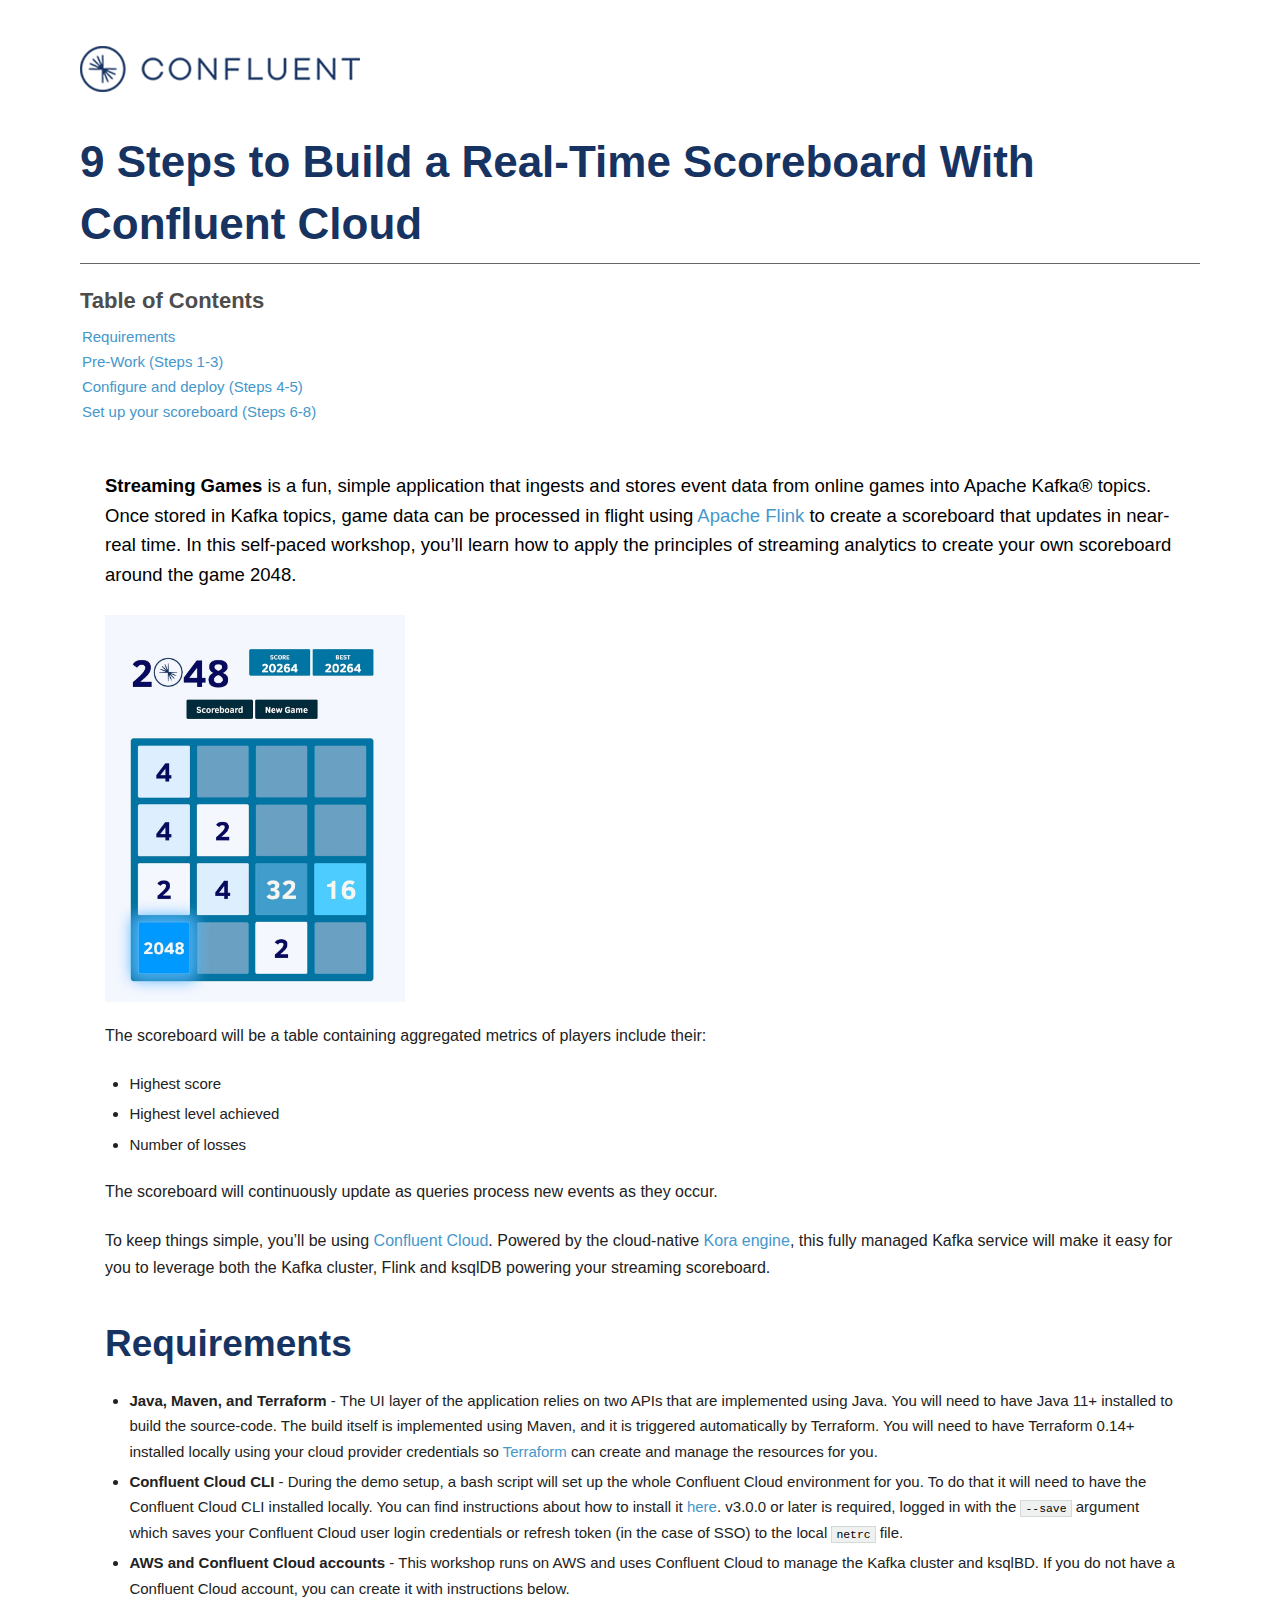
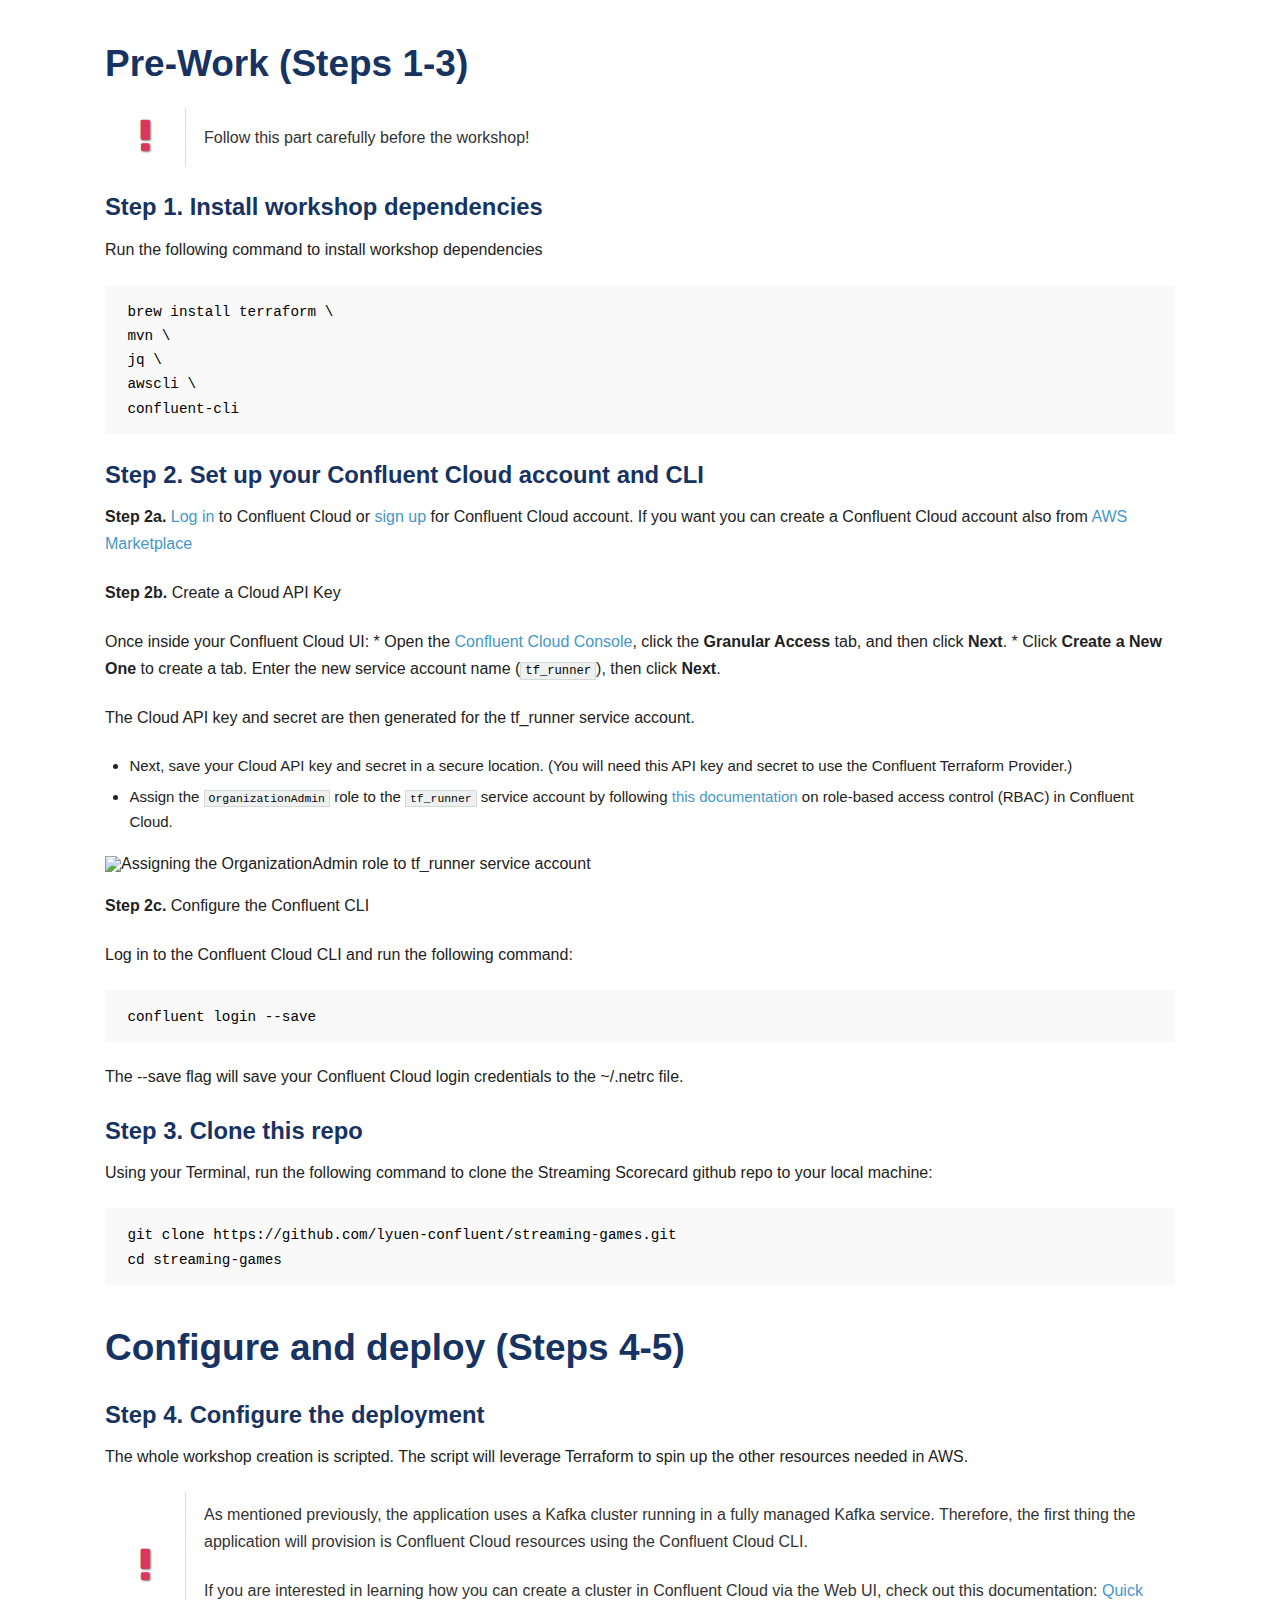
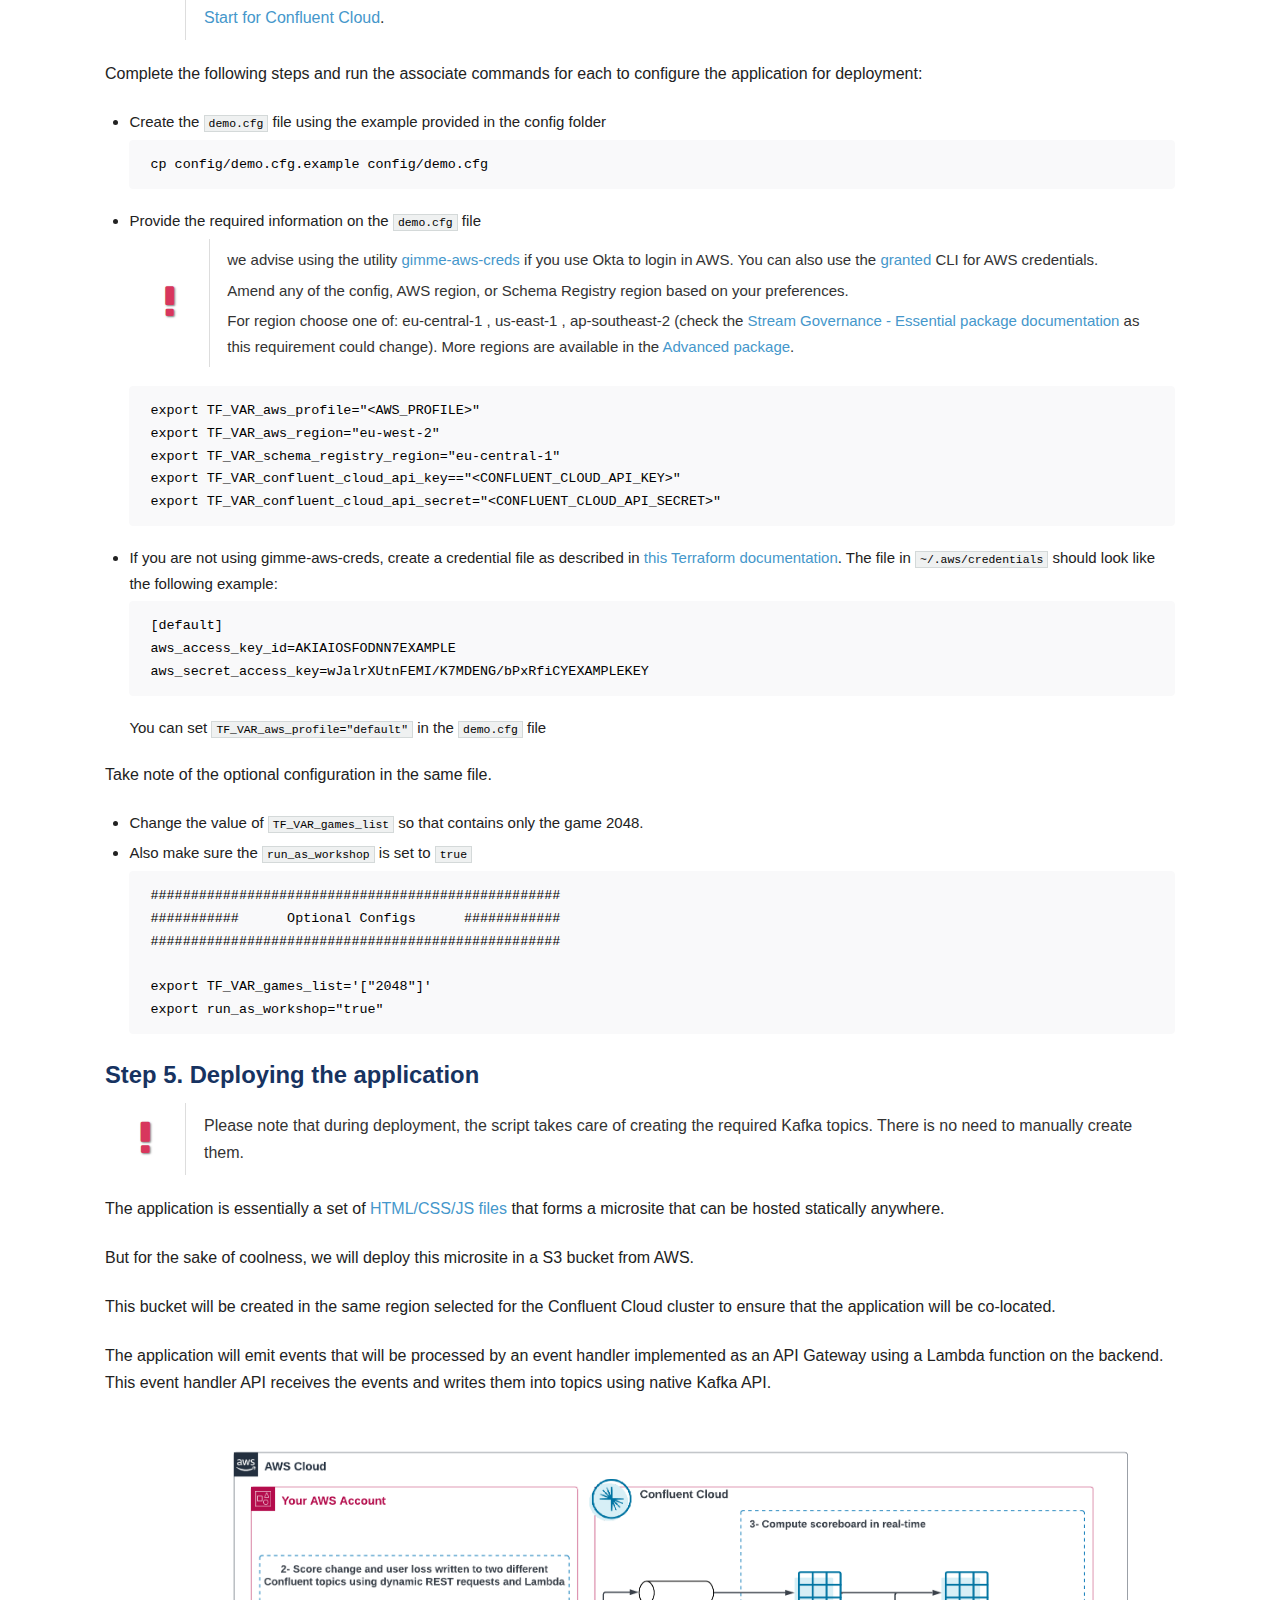
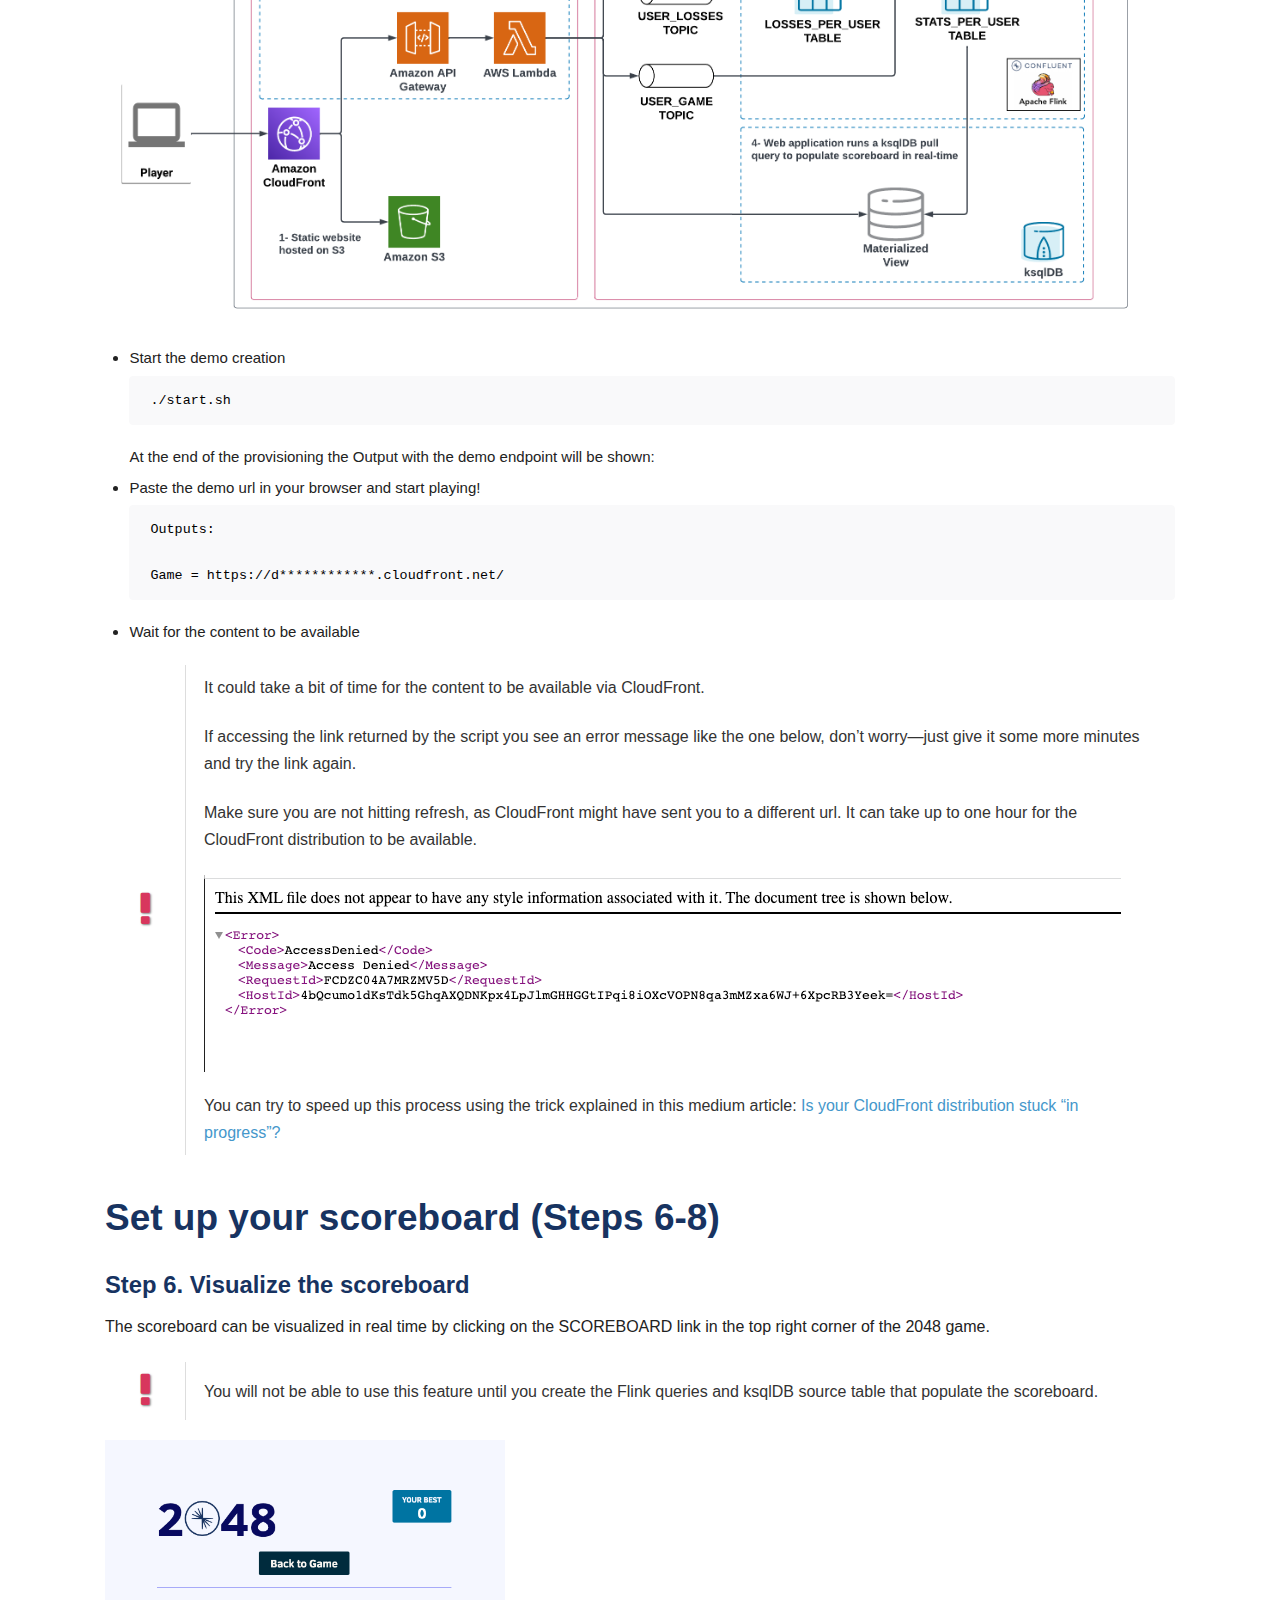
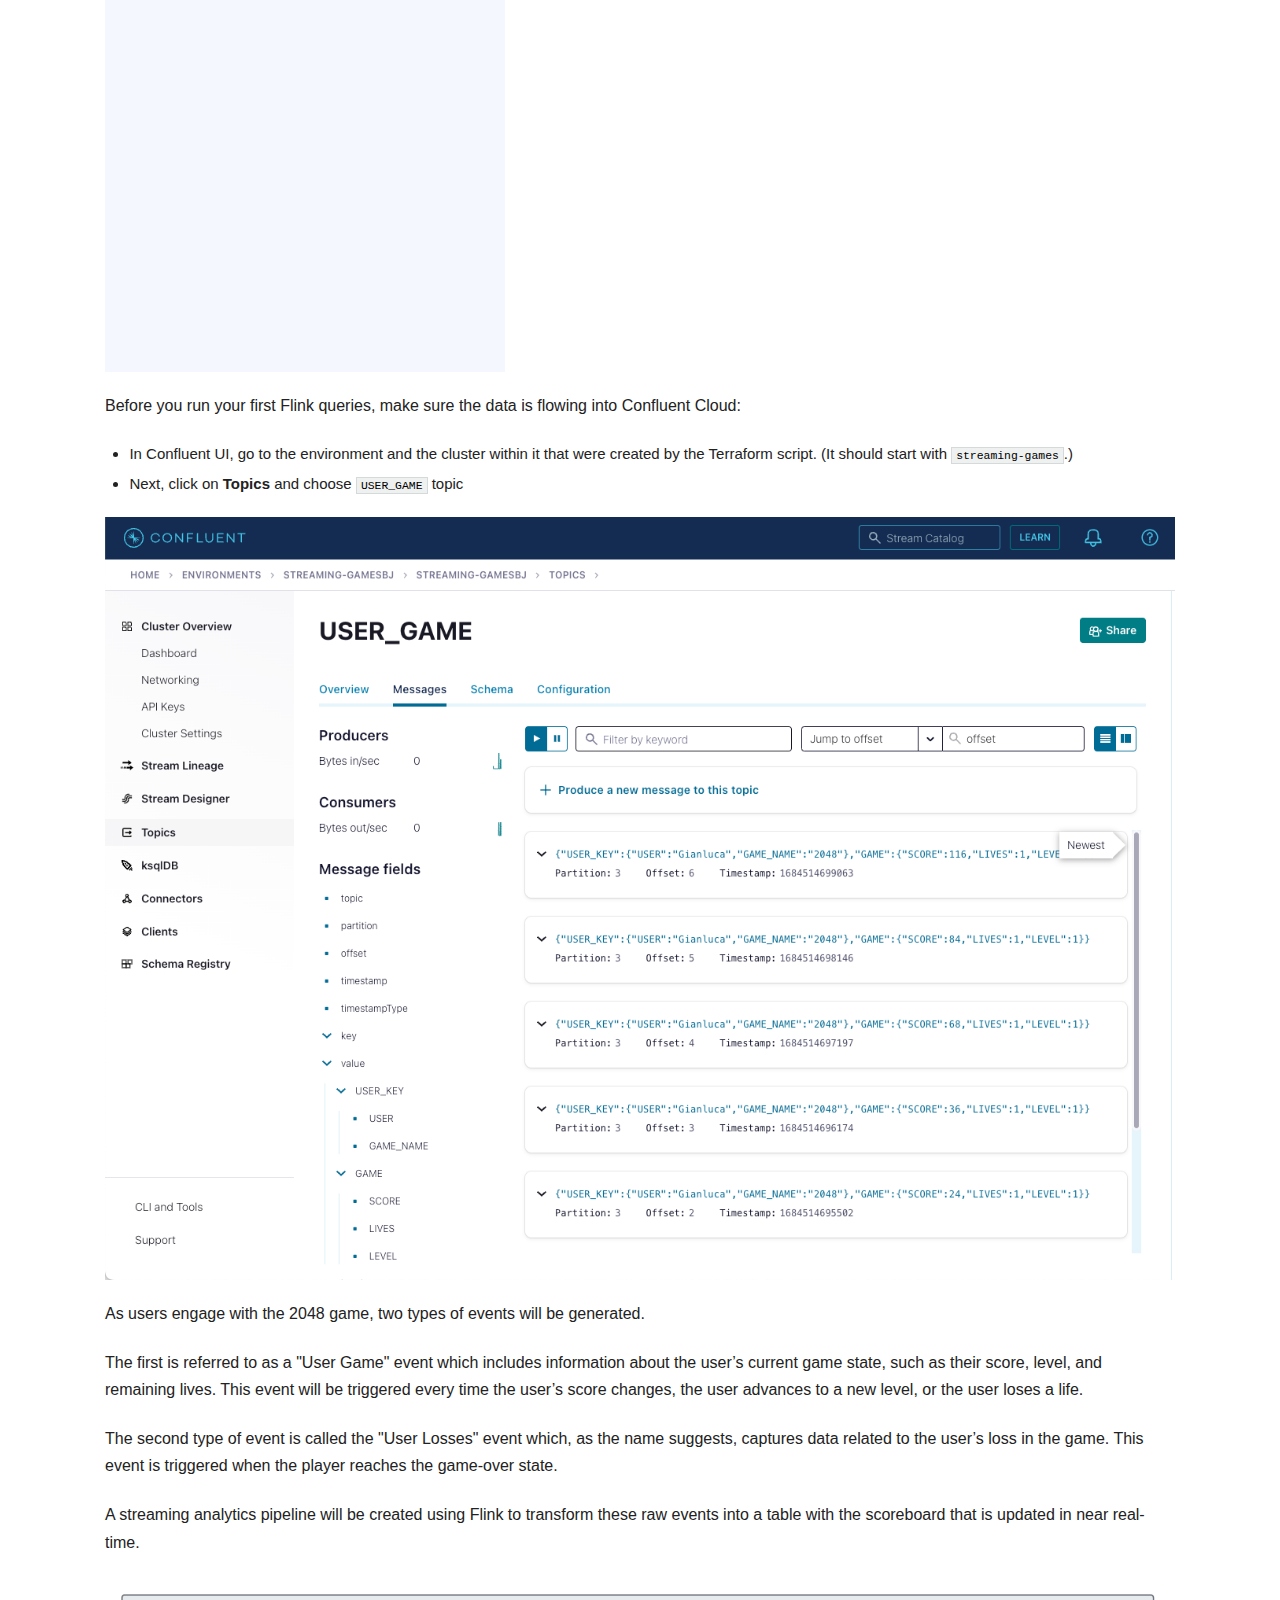
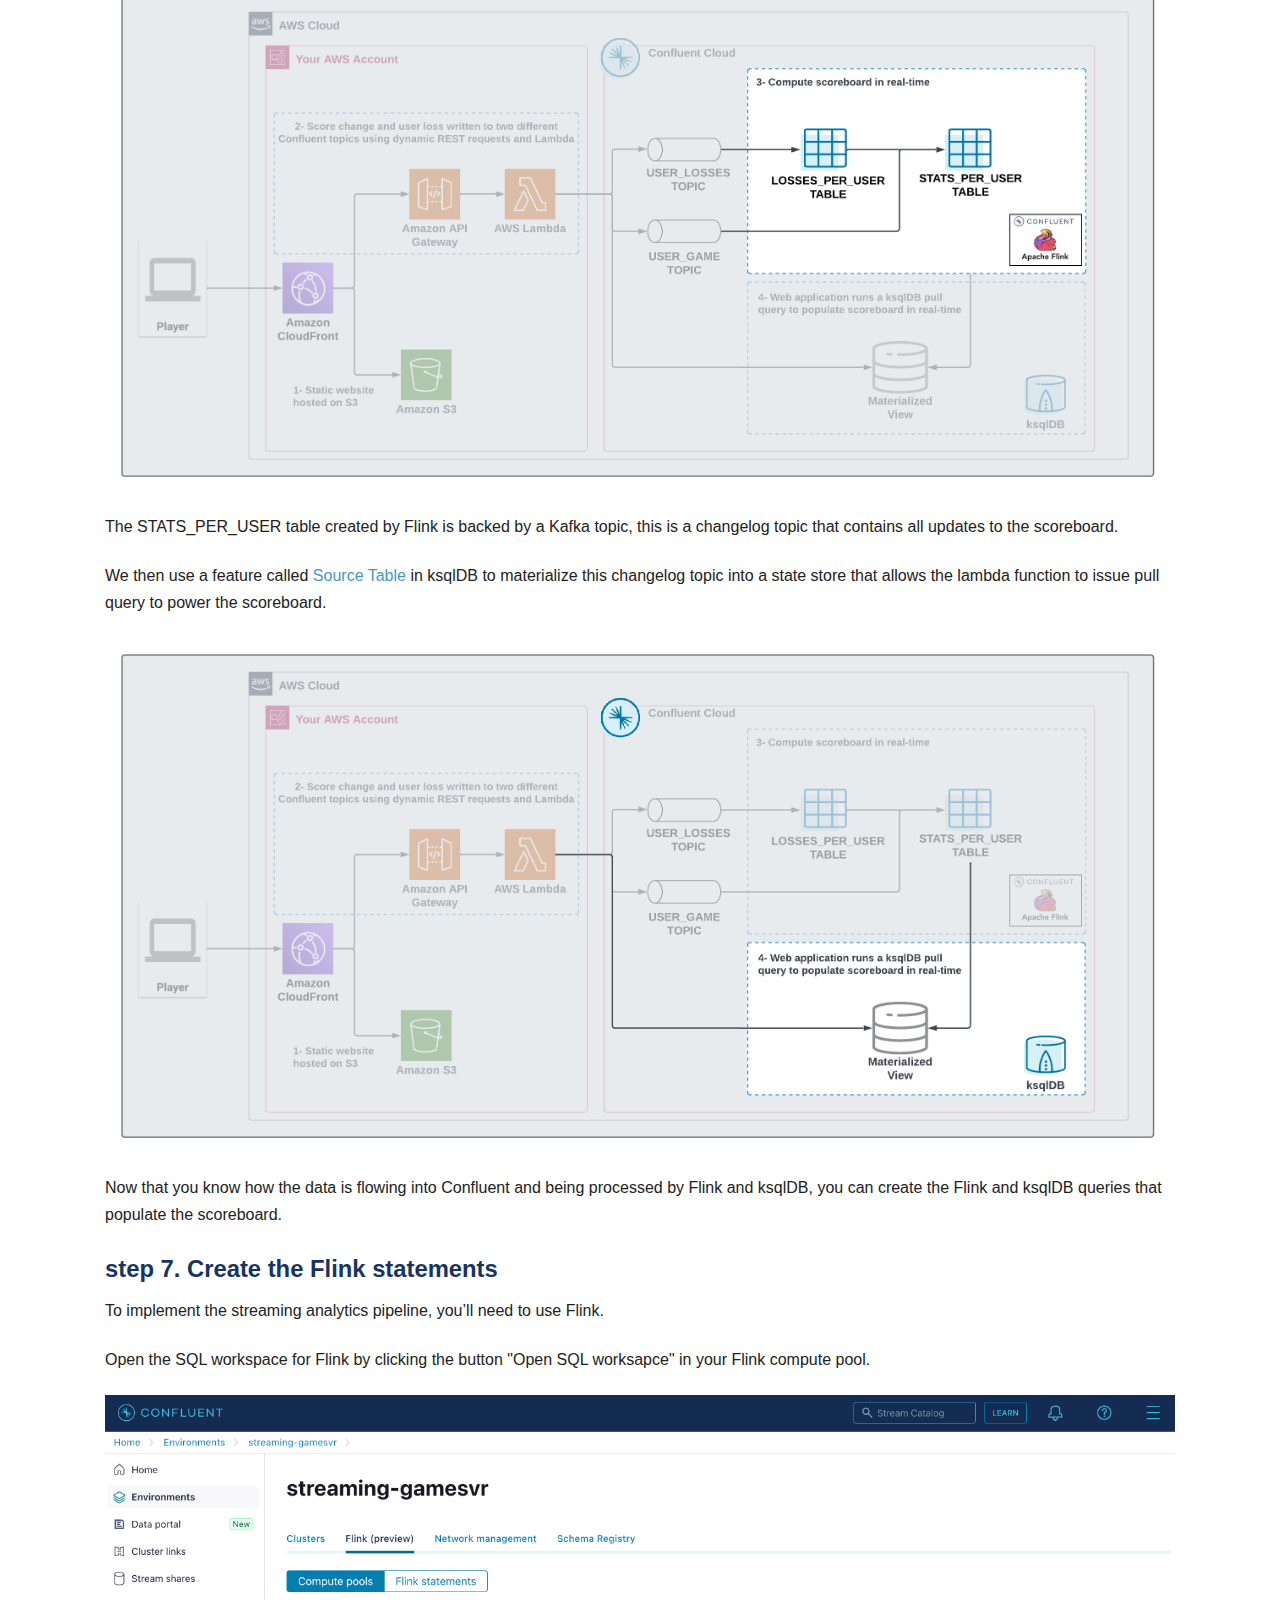
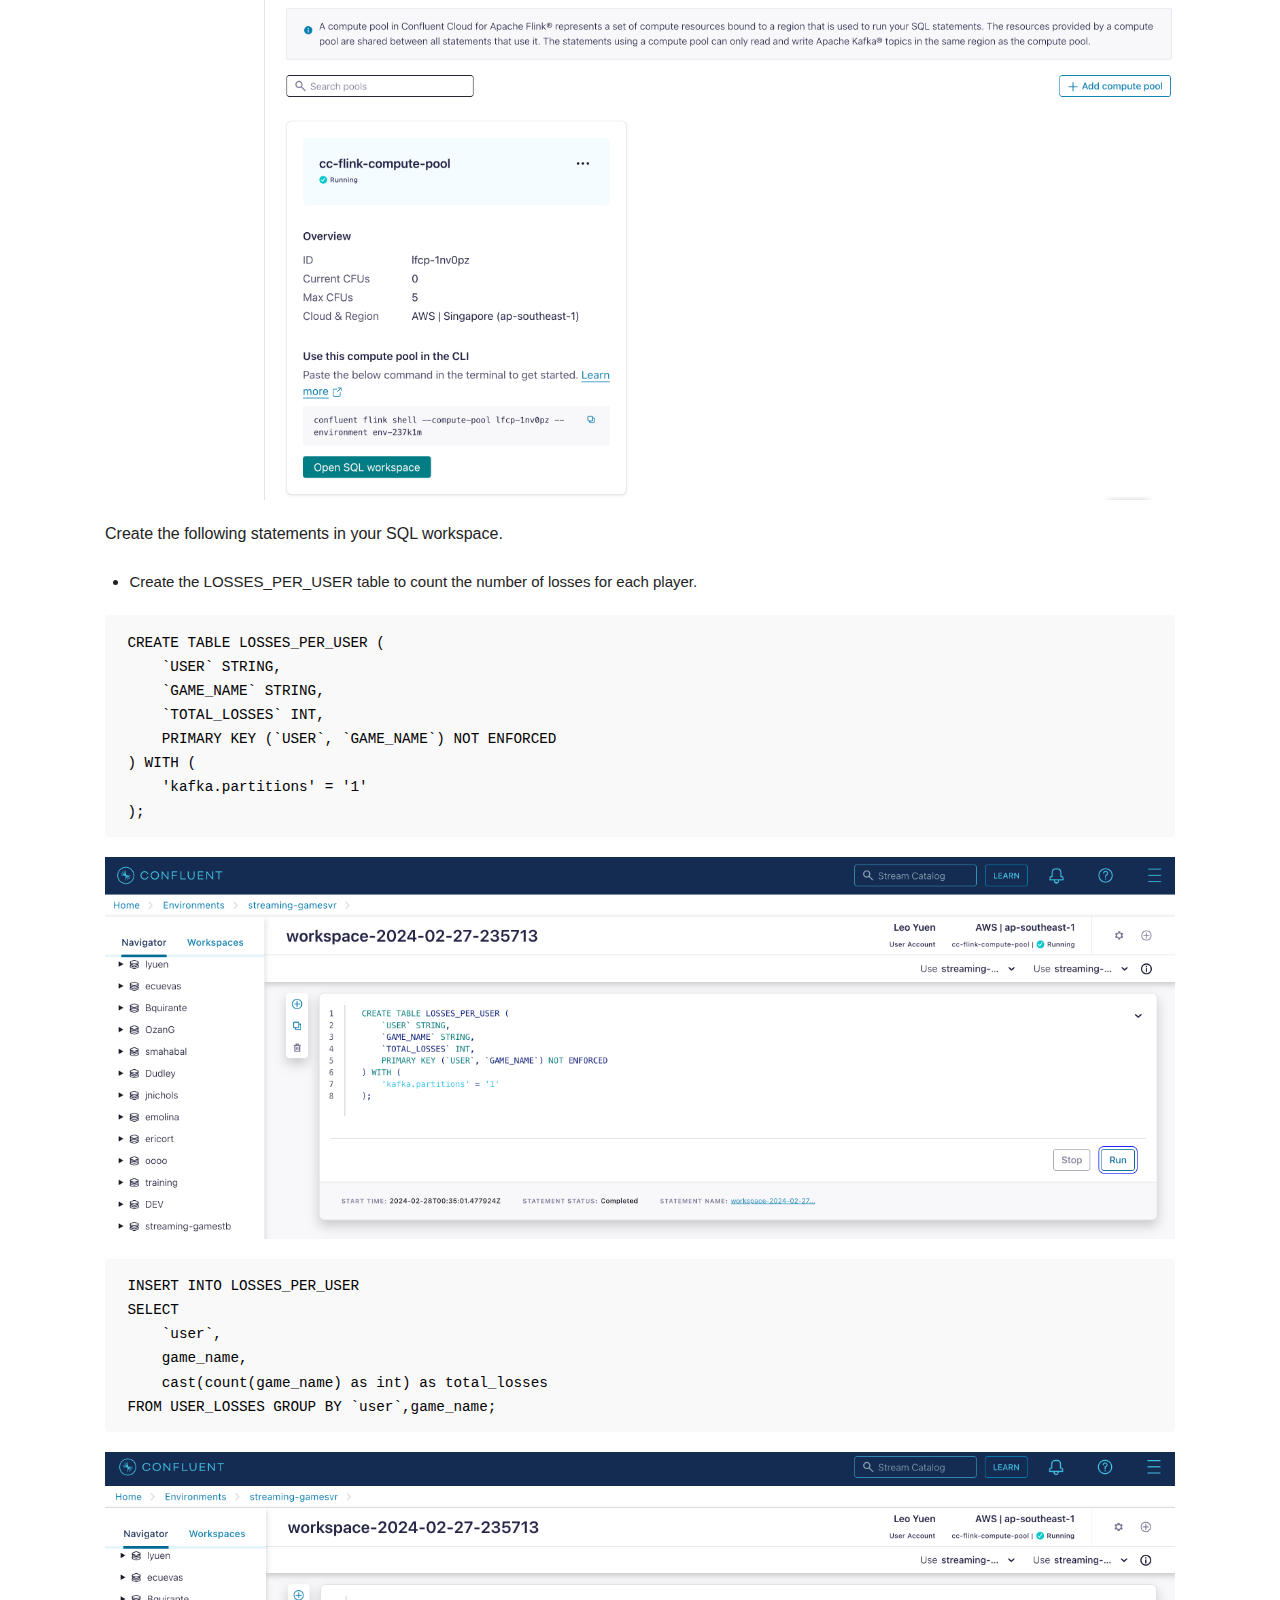
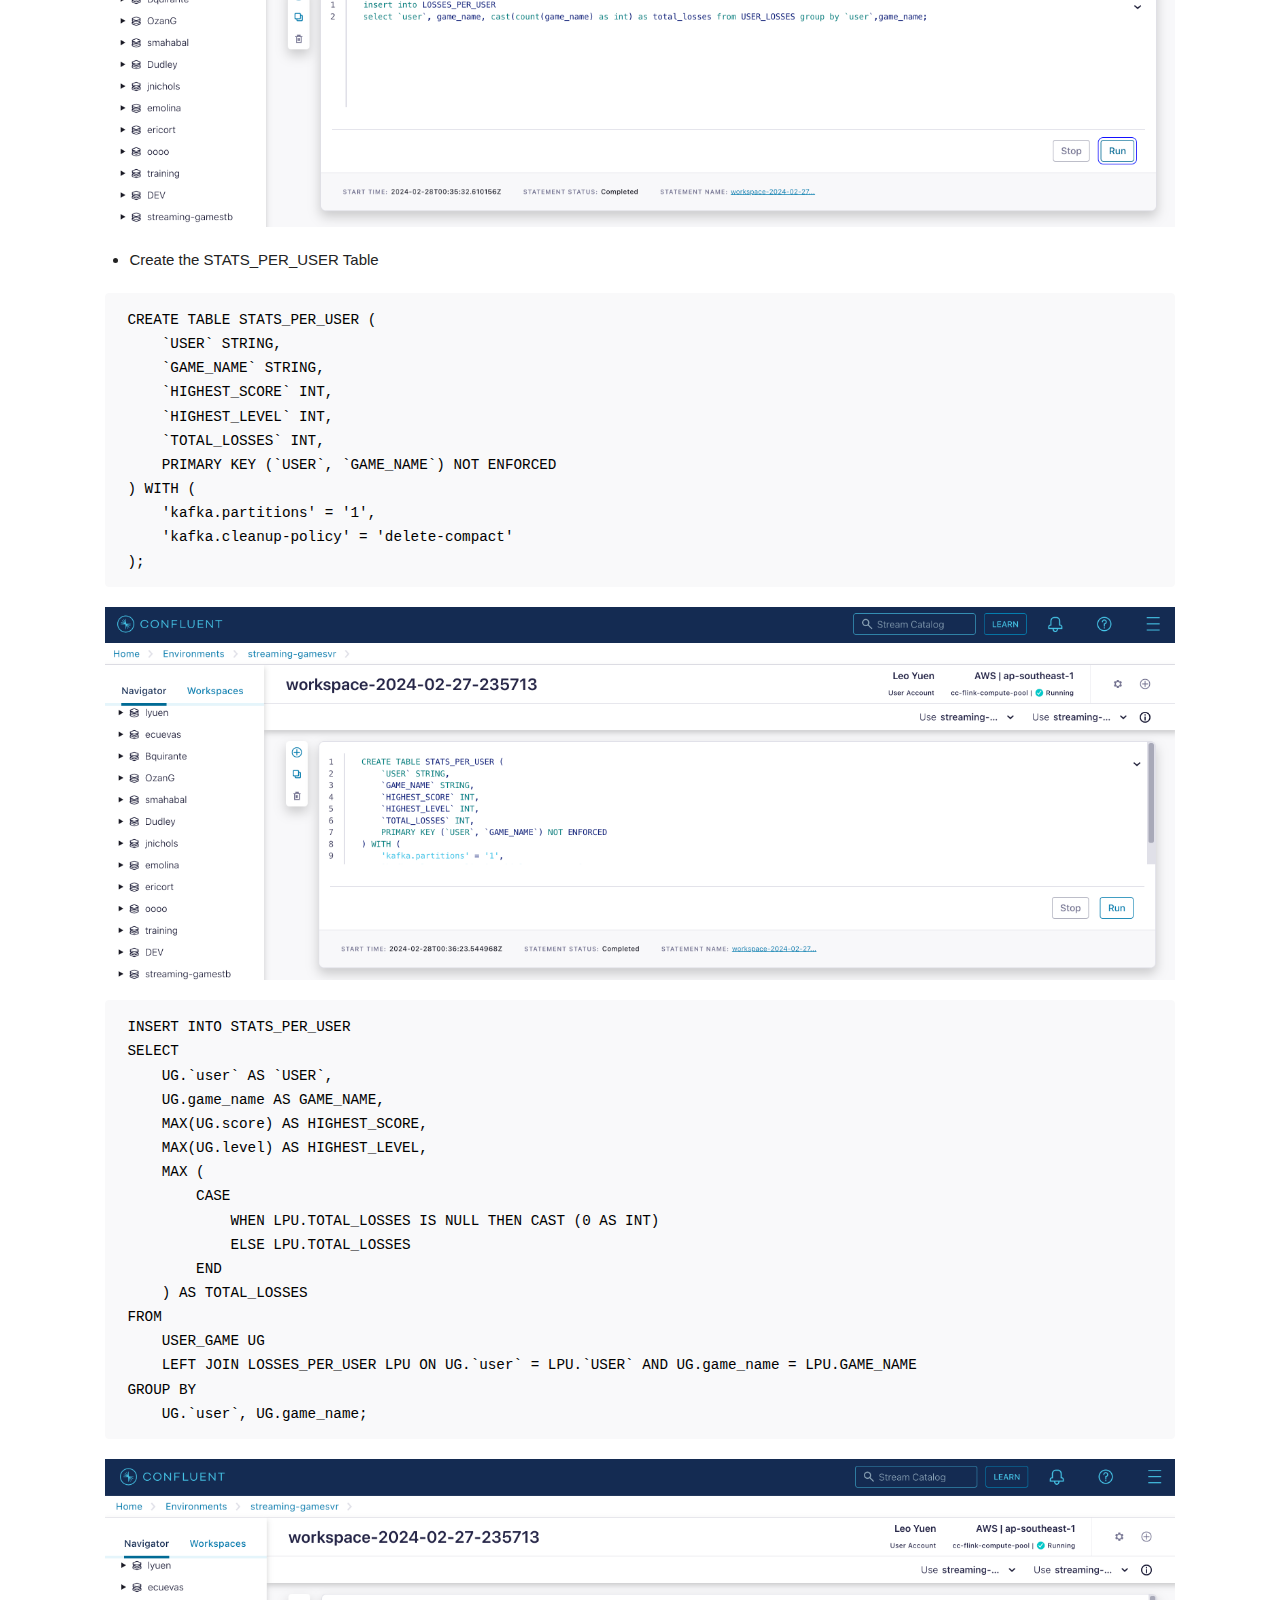
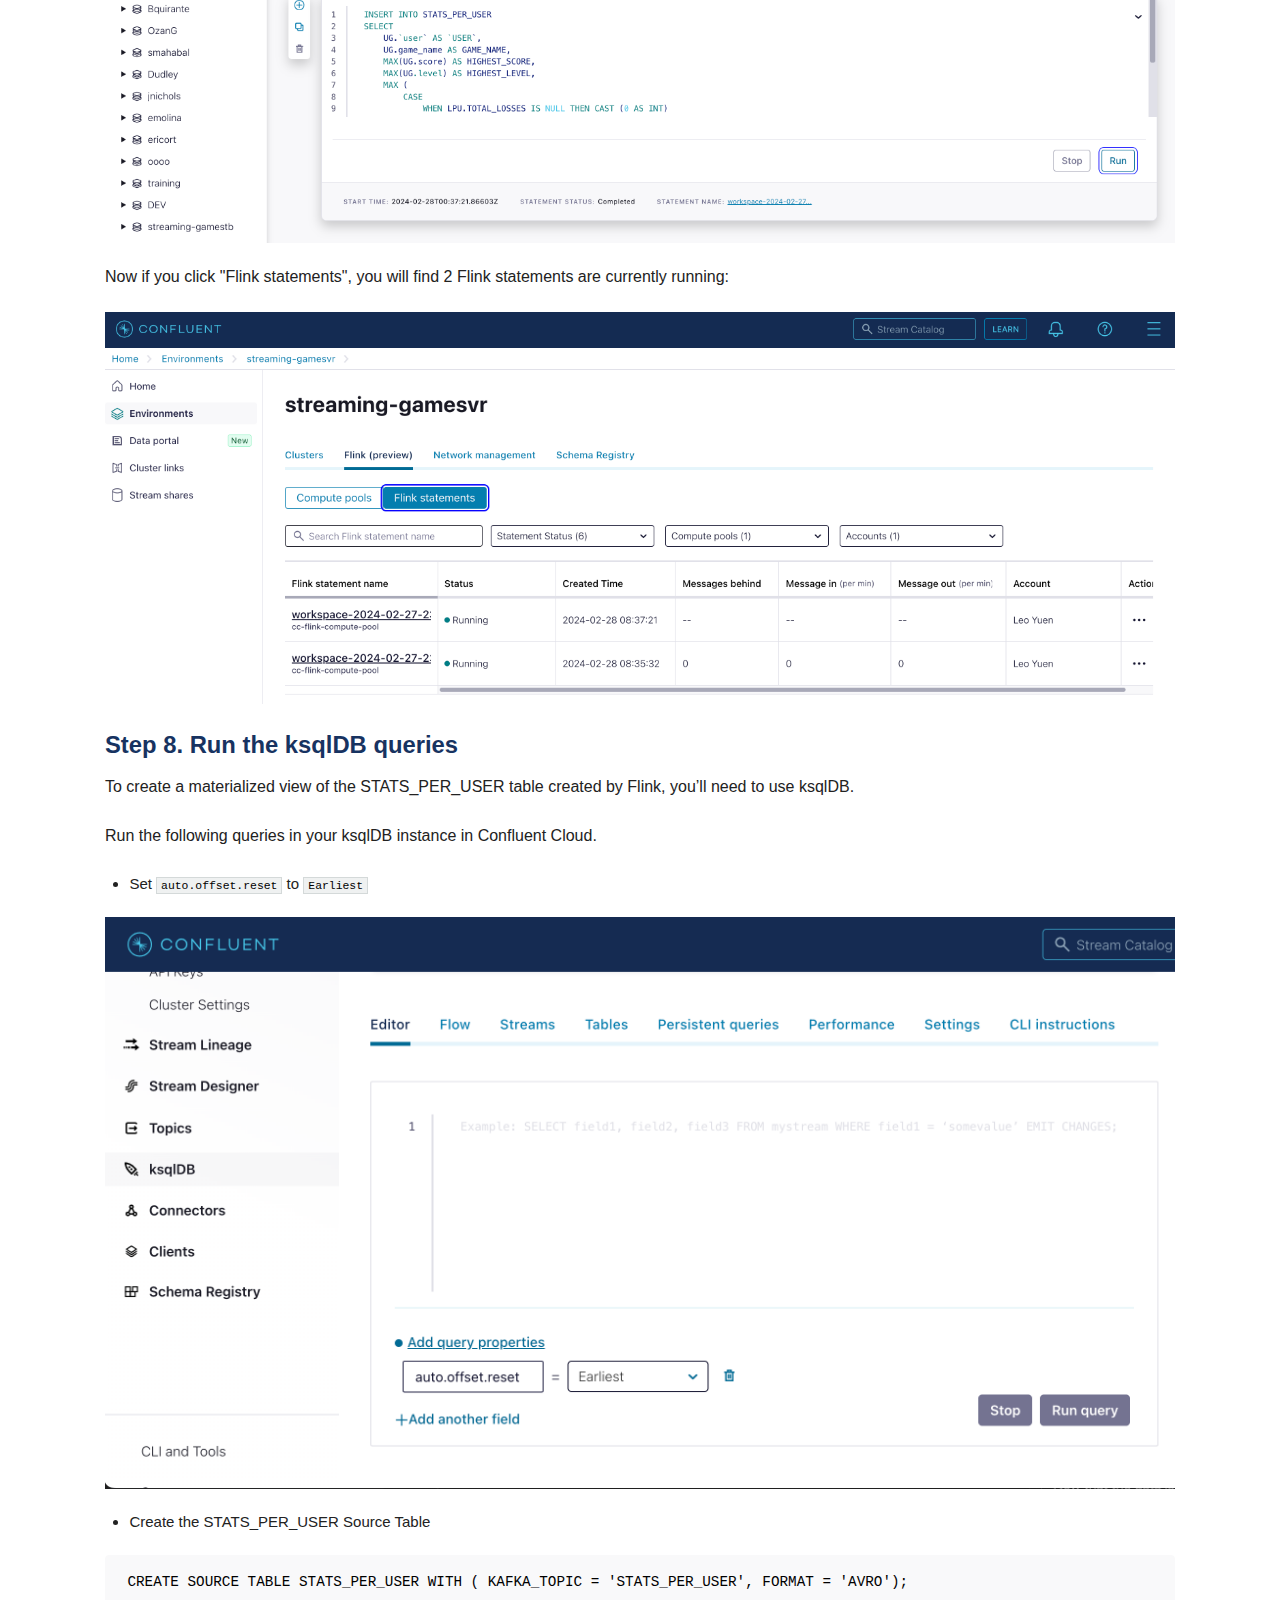
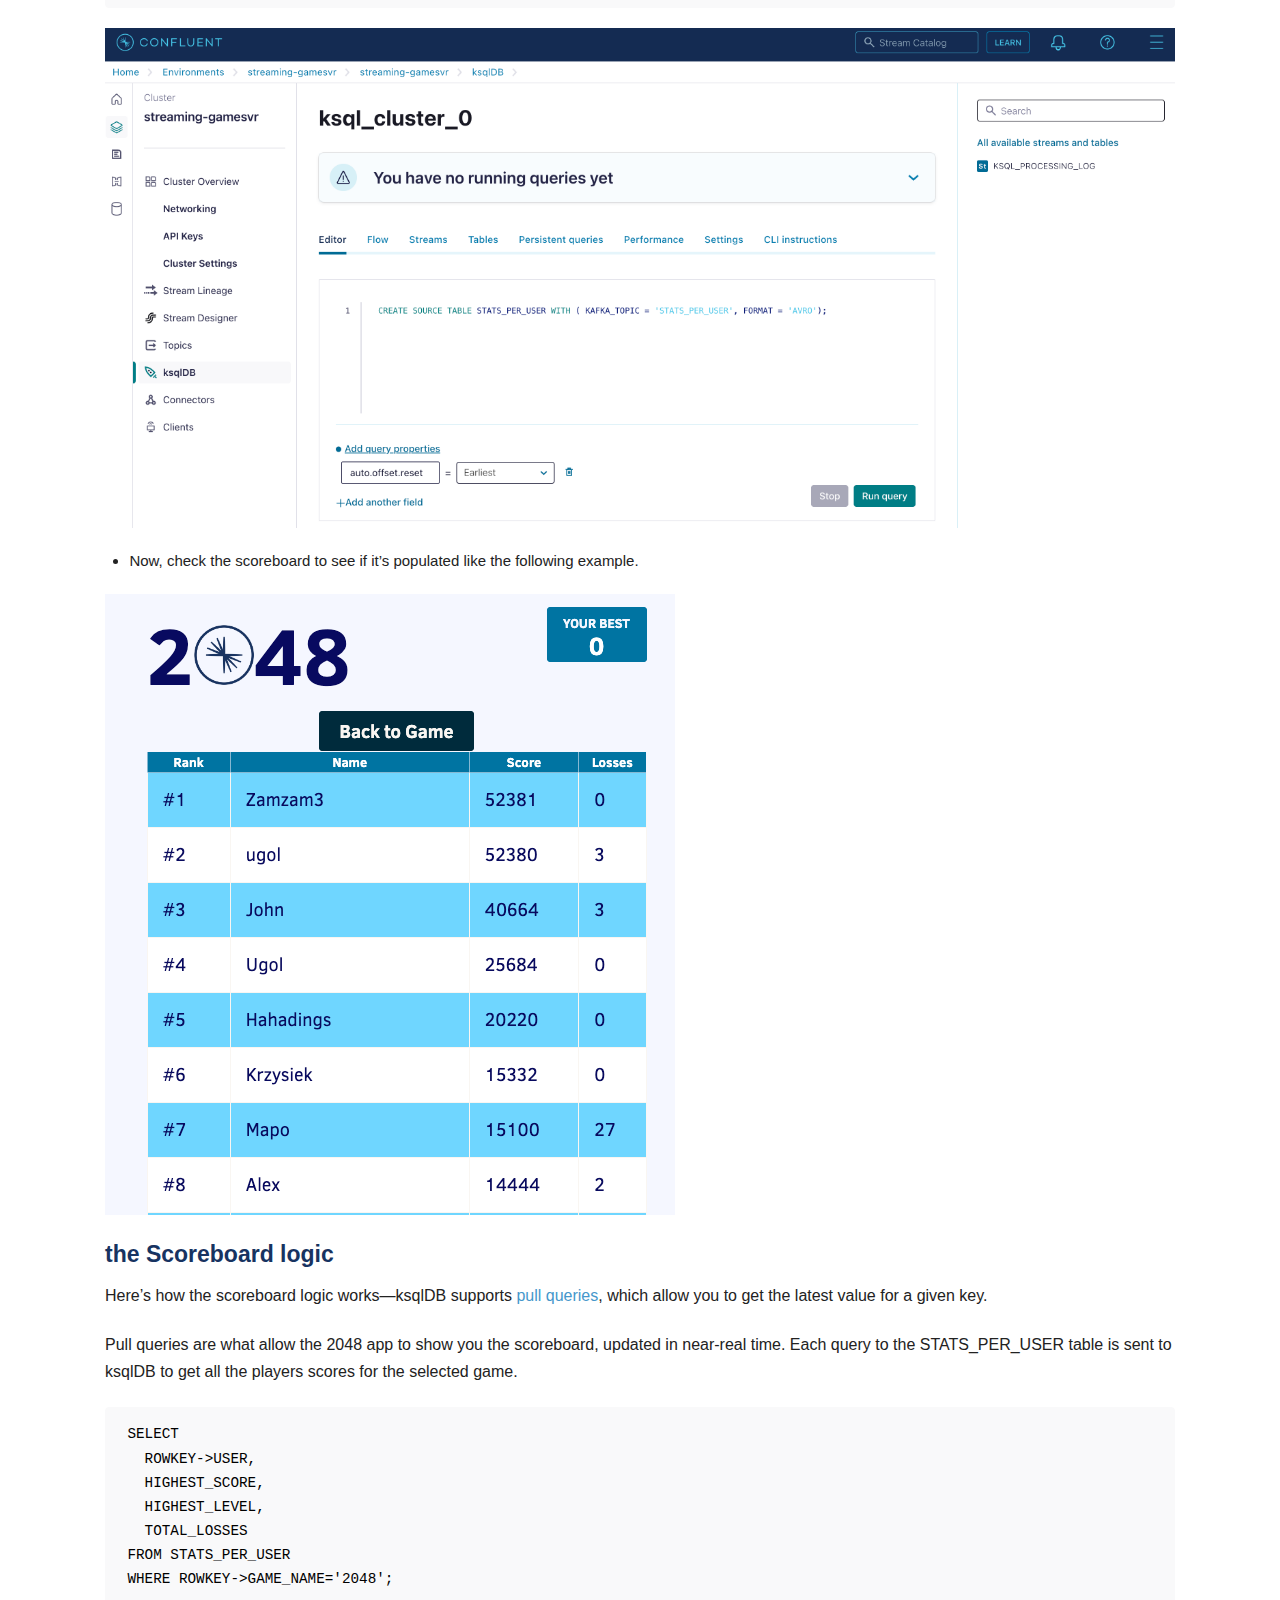
==== commit f81d9a17: "Merge pull request #2 from lyuen-confluent/main" ====
--- a/common/docs/2048-workshop.html
+++ b/common/docs/2048-workshop.html
@@ -4,8 +4,8 @@
 <meta charset="UTF-8">
 <meta http-equiv="X-UA-Compatible" content="IE=edge">
 <meta name="viewport" content="width=device-width, initial-scale=1.0">
-<meta name="generator" content="Asciidoctor 2.0.18">
-<title>Streaming Games</title>
+<meta name="generator" content="Asciidoctor 2.0.20">
+<title>9 Steps to Build a Real-Time Scoreboard With Confluent Cloud</title>
 <script src="https://cdnjs.cloudflare.com/ajax/libs/clipboard.js/2.0.4/clipboard.min.js"></script>
 <script src="https://code.jquery.com/jquery-3.5.1.min.js" integrity="sha256-9/aliU8dGd2tb6OSsuzixeV4y/faTqgFtohetphbbj0=" crossorigin="anonymous"></script>
 <style>
@@ -881,18 +881,14 @@
 </head>
 <body class="book">
 <div id="header">
-<h1>Streaming Games</h1>
+<h1>9 Steps to Build a Real-Time Scoreboard With Confluent Cloud</h1>
 <div id="toc" class="toc">
 <div id="toctitle">Table of Contents</div>
 <ul class="sectlevel1">
-<li><a href="#_what_you_are_going_to_need">What you are going to need?</a></li>
-<li><a href="#_pre_work">PRE-WORK:</a></li>
-<li><a href="#_step_3_clone_this_repo">Step 3. Clone this repo</a></li>
-<li><a href="#_step_4_configure_the_deployment">Step 4. Configure the deployment</a></li>
-<li><a href="#_step_5_deploying_the_application">Step 5. Deploying the application</a></li>
-<li><a href="#_step_6_the_scoreboard">Step 6. The scoreboard</a></li>
-<li><a href="#_step_9_run_the_ksqldb_queries">Step 9. Run the ksqlDB queries</a></li>
-<li><a href="#_step_10_destroy_the_resources_save_money">Step 10. Destroy the resources (save money!)</a></li>
+<li><a href="#_requirements">Requirements</a></li>
+<li><a href="#_pre_work_steps_1_3">Pre-Work (Steps 1-3)</a></li>
+<li><a href="#_configure_and_deploy_steps_4_5">Configure and deploy (Steps 4-5)</a></li>
+<li><a href="#_set_up_your_scoreboard_steps_6_8">Set up your scoreboard (Steps 6-8)</a></li>
 </ul>
 </div>
 </div>
@@ -900,7 +896,9 @@
 <div id="preamble">
 <div class="sectionbody">
 <div class="paragraph">
-<p><strong>Streaming Games</strong> is the funniest application that you ever see while applying principles of streaming analytics using <a href="https://confluent.cloud">Confluent Cloud</a>. Built around the different games, this application ingest and store events from the game into Kafka topics and allow you to process them in near real-time using <a href="https://ksqldb.io/">ksqlDB</a>. In order to keep you focused this application is based on fully managed services in Confluent Cloud for both the Apache Kafka cluster as well as ksqlDB.</p>
+<p><strong>Streaming Games</strong> is a fun, simple application that ingests and stores event data from online games into Apache Kafka® topics.
+Once stored in Kafka topics, game data can be processed in flight using <a href="https://www.confluent.io/product/flink/">Apache Flink</a> to create a scoreboard that updates in near-real time.
+In this self-paced workshop, you’ll learn how to apply the principles of streaming analytics to create your own scoreboard around the game 2048.</p>
 </div>
 <div class="imageblock">
 <div class="content">
@@ -908,39 +906,49 @@
 </div>
 </div>
 <div class="paragraph">
-<p>To implement streaming analytics in the game we built a  <a href="statements.sql">scoreboard using ksqlDB</a>. The scoreboard will be a table containing aggregated metrics of the players such as their highest score, the highest level achieved, and the number of times that the player loses. As new events arrive the scoreboard gets instantly updated by the continuous queries that keep processing those events as they happen.</p>
+<p>The scoreboard will be a table containing aggregated metrics of players include their:</p>
+</div>
+<div class="ulist">
+<ul>
+<li>
+<p>Highest score</p>
+</li>
+<li>
+<p>Highest level achieved</p>
+</li>
+<li>
+<p>Number of losses</p>
+</li>
+</ul>
+</div>
+<div class="paragraph">
+<p>The scoreboard will continuously update as queries process new events as they occur.</p>
+</div>
+<div class="paragraph">
+<p>To keep things simple, you’ll be using <a href="https://confluent.cloud">Confluent Cloud</a>. Powered by the cloud-native <a href="https://www.confluent.io/blog/cloud-native-data-streaming-kafka-engine/">Kora engine</a>, this fully managed Kafka service will make it easy for you to leverage both the Kafka cluster, Flink and ksqlDB powering your streaming scoreboard.</p>
 </div>
 </div>
 </div>
 <div class="sect1">
-<h2 id="_what_you_are_going_to_need">What you are going to need?</h2>
+<h2 id="_requirements">Requirements</h2>
 <div class="sectionbody">
 <div class="ulist">
 <ul>
 <li>
-<p><strong>Java and Maven</strong> - The UI layer of the application relies on two APIs that are implemented using <a href="https://openjdk.java.net/">Java</a>, therefore you will need to have Java 11+ installed to build the source-code. The build itseld is implemented using <a href="https://maven.apache.org/">Maven</a>, and it is triggered automatically by Terraform.</p>
-</li>
-<li>
-<p>Install jq on your local computer</p>
-</li>
-<li>
-<p><strong>Confluent Cloud CLI</strong> - During the demo setup, a bash script will set up the whole Confluent Cloud environment for you. To do that it will need to have the Confluent Cloud CLI installed locally. You can find instructions about how to install it <a href="https://docs.confluent.io/current/cloud/cli/index.html">here</a>. v1.7.0 or later is required, logged in with the <code>--save</code> argument which saves your Confluent Cloud user login credentials or refresh token (in the case of SSO) to the local <code>netrc</code> file.</p>
-</li>
-<li>
-<p><strong>Confluent Cloud account</strong> - If you do not have a Confluent Cloud account, you can create it with instructions below.</p>
-</li>
-<li>
-<p><strong>Terraform (0.14+)</strong> - The application is automatically created using <a href="https://www.terraform.io">Terraform</a>. Besides having Terraform installed locally, will need to provide your cloud provider credentials so Terraform can create and manage the resources for you.</p>
-</li>
-<li>
-<p><strong>AWS account</strong> - This demo/Workshop runs on AWS</p>
+<p><strong>Java, Maven, and Terraform</strong> - The UI layer of the application relies on two APIs that are implemented using Java. You will need to have Java 11+ installed to build the source-code. The build itself is implemented using Maven, and it is triggered automatically by Terraform. You will need to have Terraform 0.14+ installed locally using your cloud provider credentials so <a href="https://www.terraform.io">Terraform</a> can create and manage the resources for you.</p>
+</li>
+<li>
+<p><strong>Confluent Cloud CLI</strong> - During the demo setup, a bash script will set up the whole Confluent Cloud environment for you. To do that it will need to have the Confluent Cloud CLI installed locally. You can find instructions about how to install it <a href="https://docs.confluent.io/current/cloud/cli/index.html">here</a>. v3.0.0 or later is required, logged in with the <code>--save</code> argument which saves your Confluent Cloud user login credentials or refresh token (in the case of SSO) to the local <code>netrc</code> file.</p>
+</li>
+<li>
+<p><strong>AWS and Confluent Cloud accounts</strong> - This workshop runs on AWS and uses Confluent Cloud to manage the Kafka cluster and ksqlBD. If you do not have a Confluent Cloud account, you can create it with instructions below.</p>
 </li>
 </ul>
 </div>
 </div>
 </div>
 <div class="sect1">
-<h2 id="_pre_work">PRE-WORK:</h2>
+<h2 id="_pre_work_steps_1_3">Pre-Work (Steps 1-3)</h2>
 <div class="sectionbody">
 <div class="admonitionblock important">
 <table>
@@ -972,46 +980,42 @@
 </div>
 </div>
 <div class="sect2">
-<h3 id="_step_2_signup_for_confluent_cloud">Step 2. Signup for Confluent Cloud</h3>
-<div class="paragraph">
-<p>You can Create a Confluent Cloud Account following this link: <a href="https://www.confluent.io/confluent-cloud/tryfree/?utm_campaign=tm.campaigns_cd.Q223_EMEA_AWS-Pacman-Workshop&amp;utm_source=marketo&amp;utm_medium=workshop">Try Confluent Cloud For Free (Games Workshop)</a></p>
-</div>
-<div class="paragraph">
-<p>If you want to create a Confluent Cloud account from the <strong>AWS Marketplace</strong>, follow this link:
-<a href="https://www.confluent.io/partner/amazon-web-services/?utm_campaign=tm.campaigns_cd.mp-workshop-pacman-emea-awsmarketplace&amp;utm_medium=marketingemail">Try Confluent Cloud For Free - Sign up from AWS Marketplace (Games Workshop)</a></p>
-</div>
-<div class="sect3">
-<h4 id="_step_2a_create_a_cloud_api_key">Step 2a. Create a Cloud API Key</h4>
-<div class="olist arabic">
-<ol class="arabic">
-<li>
-<p>Open the <a href="https://confluent.cloud/settings/api-keys/create">Confluent Cloud Console</a> and click <strong>Granular access</strong> tab, and then click <strong>Next</strong>.</p>
-</li>
-<li>
-<p>Click <strong>Create a new one to create</strong> tab. Enter the new service account name (<code>tf_runner</code>), then click <strong>Next</strong>.</p>
-</li>
-<li>
-<p>The Cloud API key and secret are generated for the <code>tf_runner</code> service account. Save your Cloud API key and secret in a secure location. You will need this API key and secret <strong>to use the Confluent Terraform Provider</strong>.</p>
-</li>
-<li>
-<p><a href="https://confluent.cloud/settings/org/assignments">Assign</a> the <code>OrganizationAdmin</code> role to the <code>tf_runner</code> service account by following <a href="https://docs.confluent.io/cloud/current/access-management/access-control/cloud-rbac.html#add-a-role-binding-for-a-user-or-service-account">this guide</a>.</p>
-</li>
-</ol>
+<h3 id="_step_2_set_up_your_confluent_cloud_account_and_cli">Step 2. Set up your Confluent Cloud account and CLI</h3>
+<div class="paragraph">
+<p><strong>Step 2a.</strong> <a href="https://login.confluent.io/login">Log in</a> to Confluent Cloud or <a href="https://www.confluent.io/confluent-cloud/tryfree/?utm_campaign=tm.campaigns_cd.Q223_EMEA_AWS-Pacman-Workshop&amp;utm_source=marketo&amp;utm_medium=workshop">sign up</a>  for Confluent Cloud account.
+If you want you can create a Confluent Cloud account also from  <a href="https://www.confluent.io/partner/amazon-web-services/?utm_campaign=tm.campaigns_cd.mp-workshop-pacman-emea-awsmarketplace&amp;utm_medium=marketingemail">AWS Marketplace</a></p>
+</div>
+<div class="paragraph">
+<p><strong>Step 2b.</strong> Create a Cloud API Key</p>
+</div>
+<div class="paragraph">
+<p>Once inside your Confluent Cloud UI:
+* Open the <a href="https://confluent.cloud/settings/api-keys/create">Confluent Cloud Console</a>, click the <strong>Granular Access</strong> tab, and then click <strong>Next</strong>.
+* Click <strong>Create a New One</strong> to create a tab. Enter the new service account name (<code>tf_runner</code>), then click <strong>Next</strong>.</p>
+</div>
+<div class="paragraph">
+<p>The Cloud API key and secret are then generated for the tf_runner service account.</p>
+</div>
+<div class="ulist">
+<ul>
+<li>
+<p>Next, save your Cloud API key and secret in a secure location. (You will need this API key and secret to use the Confluent Terraform Provider.)</p>
+</li>
+<li>
+<p>Assign the <code>OrganizationAdmin</code> role to the <code>tf_runner</code> service account by following <a href="https://docs.confluent.io/cloud/current/access-management/access-control/cloud-rbac.html#add-a-role-binding-for-a-user-or-service-account">this documentation</a> on role-based access control (RBAC) in Confluent Cloud.</p>
+</li>
+</ul>
 </div>
 <div class="imageblock">
 <div class="content">
 <img src="https://github.com/confluentinc/terraform-provider-confluent/raw/master/docs/images/OrganizationAdmin.png" alt="Assigning the OrganizationAdmin role to tf_runner service account">
 </div>
 </div>
-</div>
-<div class="sect3">
-<h4 id="_step_2b_configure_the_confluent_cli">Step 2b. Configure the Confluent CLI</h4>
-<div class="olist arabic">
-<ol class="arabic">
-<li>
-<p>Log in to the Confluent Cloud CLI:</p>
-</li>
-</ol>
+<div class="paragraph">
+<p><strong>Step 2c.</strong> Configure the Confluent CLI</p>
+</div>
+<div class="paragraph">
+<p>Log in to the Confluent Cloud CLI and run the following command:</p>
 </div>
 <div class="listingblock">
 <div class="content">
@@ -1022,49 +1026,81 @@
 <p>The --save flag will save your Confluent Cloud login credentials to the ~/.netrc file.</p>
 </div>
 </div>
+<div class="sect2">
+<h3 id="_step_3_clone_this_repo">Step 3. Clone this repo</h3>
+<div class="paragraph">
+<p>Using your Terminal, run the following command to clone the Streaming Scorecard github repo to your local machine:</p>
+</div>
+<div class="listingblock">
+<div class="content">
+<pre class="highlight"><code class="language-bash" data-lang="bash">git clone https://github.com/lyuen-confluent/streaming-games.git
+cd streaming-games</code></pre>
+</div>
+</div>
 </div>
 </div>
 </div>
 <div class="sect1">
-<h2 id="_step_3_clone_this_repo">Step 3. Clone this repo</h2>
+<h2 id="_configure_and_deploy_steps_4_5">Configure and deploy (Steps 4-5)</h2>
 <div class="sectionbody">
-<div class="paragraph">
-<p>First things first, clone this github repo to your local machine (Use your Terminal):</p>
-</div>
+<div class="sect2">
+<h3 id="_step_4_configure_the_deployment">Step 4. Configure the deployment</h3>
+<div class="paragraph">
+<p>The whole workshop creation is scripted. The script will leverage Terraform to spin up the other resources needed in AWS.</p>
+</div>
+<div class="admonitionblock important">
+<table>
+<tr>
+<td class="icon">
+<i class="fa icon-important" title="Important"></i>
+</td>
+<td class="content">
+<div class="paragraph">
+<p>As mentioned previously, the application uses a Kafka cluster running in a fully managed Kafka service. Therefore, the first thing the application will provision is Confluent Cloud resources using the Confluent Cloud CLI.</p>
+</div>
+<div class="paragraph">
+<p>If you are interested in learning how you can create a cluster in Confluent Cloud via the Web UI, check out this documentation: <a href="https://docs.confluent.io/current/quickstart/cloud-quickstart/index.html">Quick Start for Confluent Cloud</a>.</p>
+</div>
+</td>
+</tr>
+</table>
+</div>
+<div class="paragraph">
+<p>Complete the following steps and run the associate commands for each to configure the application for deployment:</p>
+</div>
+<div class="ulist">
+<ul>
+<li>
+<p>Create the <code>demo.cfg</code> file using the example provided in the config folder</p>
 <div class="listingblock">
 <div class="content">
-<pre class="highlight"><code class="language-bash" data-lang="bash">git clone --branch master -n --depth=1 --filter=tree:0 https://github.com/gianlucanatali/demo-scene.git
-cd demo-scene
-git sparse-checkout set --no-cone streaming-games
-git checkout
-cd streaming-games</code></pre>
-</div>
-</div>
-</div>
-</div>
-<div class="sect1">
-<h2 id="_step_4_configure_the_deployment">Step 4. Configure the deployment</h2>
-<div class="sectionbody">
-<div class="paragraph">
-<p>The whole workshop creation is scripted. The script will leverage Terraform to:
-* As mentioned before the application uses a Kafka cluster running in a fully managed service for Apache Kafka. Therefore the first thing it will provision is Confluent Cloud resources using the Confluent Cloud CLI. If you are interested in how you can create a cluster in Confluent Cloud via the Web UI have a look at our <a href="https://docs.confluent.io/current/quickstart/cloud-quickstart/index.html">Quick Start for Apache Kafka using Confluent Cloud</a>.
-* Spin up the other resources needed in AWS</p>
-</div>
-<div class="paragraph">
-<p>Run the following steps to configure the workshop</p>
-</div>
-<div class="olist arabic">
-<ol class="arabic">
-<li>
-<p>Create the demo.cfg file using the example provided in the config folder</p>
-<div class="listingblock">
-<div class="content">
 <pre class="highlight"><code class="language-bash" data-lang="bash">cp config/demo.cfg.example config/demo.cfg</code></pre>
 </div>
 </div>
 </li>
 <li>
-<p>Provide the required information on the 'demo.cfg' file</p>
+<p>Provide the required information on the <code>demo.cfg</code> file</p>
+<div class="admonitionblock important">
+<table>
+<tr>
+<td class="icon">
+<i class="fa icon-important" title="Important"></i>
+</td>
+<td class="content">
+<div class="paragraph">
+<p>we advise using the utility <a href="https://github.com/Nike-Inc/gimme-aws-creds">gimme-aws-creds</a> if you use Okta to login in AWS. You can also use the <a href="https://granted.dev/">granted</a> CLI for AWS credentials.</p>
+</div>
+<div class="paragraph">
+<p>Amend any of the config, AWS region, or Schema Registry region based on your preferences.</p>
+</div>
+<div class="paragraph">
+<p>For region choose one of:  eu-central-1 , us-east-1 , ap-southeast-2  (check the <a href="https://docs.confluent.io/cloud/current/stream-governance/packages.html#aws-long-aws-regions">Stream Governance - Essential package documentation</a> as this requirement could change).
+More regions are available in the <a href="https://docs.confluent.io/cloud/current/stream-governance/packages.html#packages">Advanced package</a>.</p>
+</div>
+</td>
+</tr>
+</table>
+</div>
 <div class="listingblock">
 <div class="content">
 <pre class="highlight"><code class="language-bash" data-lang="bash">export TF_VAR_aws_profile="&lt;AWS_PROFILE&gt;"
@@ -1074,14 +1110,10 @@
 export TF_VAR_confluent_cloud_api_secret="&lt;CONFLUENT_CLOUD_API_SECRET&gt;"</code></pre>
 </div>
 </div>
-<div class="paragraph">
-<p>we advice using the utility <a href="https://github.com/Nike-Inc/gimme-aws-creds">gimme-aws-creds</a> if you use Okta to login in AWS. You can also use the <a href="https://granted.dev/">granted</a> CLI for AWS creds.
-Amend any of the config as you see fit for your preference (Like the aws region or Schema registry Region)</p>
-</div>
-</li>
-<li>
-<p>If you are not using gimme-aws-creds, create a credential file as described <a href="https://registry.terraform.io/providers/hashicorp/aws/latest/docs#shared-configuration-and-credentials-files">here</a>.
-The file in <code>~/.aws/credentials</code> should look like this (An example below)</p>
+</li>
+<li>
+<p>If you are not using gimme-aws-creds, create a credential file as described in <a href="https://registry.terraform.io/providers/hashicorp/aws/latest/docs#shared-configuration-and-credentials-files">this Terraform documentation</a>.
+The file in <code>~/.aws/credentials</code> should look like the following example:</p>
 <div class="listingblock">
 <div class="content">
 <pre class="highlight"><code class="language-bash" data-lang="bash">[default]
@@ -1093,8 +1125,18 @@
 <p>You can set <code>TF_VAR_aws_profile="default"</code> in the <code>demo.cfg</code> file</p>
 </div>
 </li>
-<li>
-<p>Notice the optional configuration in the same file. Change the value of  <code>TF_VAR_games_list</code> so that contains only the game 2048. Also make sure the <code>run_as_workshop</code> is set to <code>true</code></p>
+</ul>
+</div>
+<div class="paragraph">
+<p>Take note of the optional configuration in the same file.</p>
+</div>
+<div class="ulist">
+<ul>
+<li>
+<p>Change the value of  <code>TF_VAR_games_list</code> so that contains only the game 2048.</p>
+</li>
+<li>
+<p>Also make sure the <code>run_as_workshop</code> is set to <code>true</code></p>
 <div class="listingblock">
 <div class="content">
 <pre class="highlight"><code class="language-bash" data-lang="bash">###################################################
@@ -1106,26 +1148,44 @@
 </div>
 </div>
 </li>
-</ol>
-</div>
-</div>
-</div>
-<div class="sect1">
-<h2 id="_step_5_deploying_the_application">Step 5. Deploying the application</h2>
-<div class="sectionbody">
-<div class="paragraph">
-<p>The application is essentially a set of <a href="https://github.com/gianlucanatali/demo-scene/tree/master/streaming-games/games/2048">HTML/CSS/JS files</a> that forms a microsite that can be hosted statically anywhere. But for the sake of coolness we will deploy this microsite in a S3 bucket from AWS. This bucket will be created in the same region selected for the Confluent Cloud cluster to ensure that the application will be co-located. The application will emit events that will be processed by a event handler implemented as an API Gateway which uses a Lambda function as backend. This event handler API receives the events and writes them into Kafka using ksqlDB.</p>
+</ul>
+</div>
+</div>
+<div class="sect2">
+<h3 id="_step_5_deploying_the_application">Step 5. Deploying the application</h3>
+<div class="admonitionblock important">
+<table>
+<tr>
+<td class="icon">
+<i class="fa icon-important" title="Important"></i>
+</td>
+<td class="content">
+<div class="paragraph">
+<p>Please note that during deployment, the script takes care of creating the required Kafka topics. There is no need to manually create them.</p>
+</div>
+</td>
+</tr>
+</table>
+</div>
+<div class="paragraph">
+<p>The application is essentially a set of <a href="https://github.com/gianlucanatali/demo-scene/tree/master/streaming-games/games/2048">HTML/CSS/JS files</a> that forms a microsite that can be hosted statically anywhere.</p>
+</div>
+<div class="paragraph">
+<p>But for the sake of coolness, we will deploy this microsite in a S3 bucket from AWS.</p>
+</div>
+<div class="paragraph">
+<p>This bucket will be created in the same region selected for the Confluent Cloud cluster to ensure that the application will be co-located.</p>
+</div>
+<div class="paragraph">
+<p>The application will emit events that will be processed by an event handler implemented as an API Gateway using a Lambda function on the backend. This event handler API receives the events and writes them into topics using native Kafka API.</p>
 </div>
 <div class="imageblock text-left">
 <div class="content">
-<img src="images/arch.png" alt="arch">
-</div>
-</div>
-<div class="paragraph">
-<p>Please note that during deployment, the script takes care of creating the required Kafka topics and also the ksqlDB queries. Therefore, there is no need to manually create them.</p>
-</div>
-<div class="olist arabic">
-<ol class="arabic">
+<img src="images/arch-flink.png" alt="arch flink">
+</div>
+</div>
+<div class="ulist">
+<ul>
 <li>
 <p>Start the demo creation</p>
 <div class="listingblock">
@@ -1133,9 +1193,12 @@
 <pre class="highlight"><code class="language-bash" data-lang="bash">./start.sh</code></pre>
 </div>
 </div>
-</li>
-<li>
-<p>At the end of the provisioning the Output with the demo endpoint will be shown. Paste the demo url in your browser and start playing!</p>
+<div class="paragraph">
+<p>At the end of the provisioning the Output with the demo endpoint will be shown:</p>
+</div>
+</li>
+<li>
+<p>Paste the demo url in your browser and start playing!</p>
 <div class="listingblock">
 <div class="content">
 <pre class="highlight"><code class="language-bash" data-lang="bash">Outputs:
@@ -1147,15 +1210,23 @@
 <li>
 <p>Wait for the content to be available</p>
 </li>
-</ol>
-</div>
-<div class="quoteblock">
-<blockquote>
-<div class="paragraph">
-<p><strong>Note</strong>
-It could take a bit of time for the content to be available via cloudfront. If accessing the link returned by the script you see an error message like the one below, don&#8217;t worry: just give it some more minutes and try the link again. Make sure you are not hitting refresh, as cloudfront might have sent you to a different url. It can take up to 1hr for the cloudfront distribution to be available.</p>
-</div>
-</blockquote>
+</ul>
+</div>
+<div class="admonitionblock important">
+<table>
+<tr>
+<td class="icon">
+<i class="fa icon-important" title="Important"></i>
+</td>
+<td class="content">
+<div class="paragraph">
+<p>It could take a bit of time for the content to be available via CloudFront.</p>
+</div>
+<div class="paragraph">
+<p>If accessing the link returned by the script you see an error message like the one below, don’t worry—just give it some more minutes and try the link again.</p>
+</div>
+<div class="paragraph">
+<p>Make sure you are not hitting refresh, as CloudFront might have sent you to a different url. It can take up to one hour for the CloudFront distribution to be available.</p>
 </div>
 <div class="imageblock">
 <div class="content">
@@ -1165,21 +1236,34 @@
 <div class="paragraph">
 <p>You can try to speed up this process using the trick explained in this medium article: <a href="https://medium.com/the-scale-factory/is-your-cloudfront-distribution-stuck-in-progress-7e3aead1337b">Is your CloudFront distribution stuck “in progress”?</a></p>
 </div>
+</td>
+</tr>
+</table>
+</div>
+</div>
 </div>
 </div>
 <div class="sect1">
-<h2 id="_step_6_the_scoreboard">Step 6. The scoreboard</h2>
+<h2 id="_set_up_your_scoreboard_steps_6_8">Set up your scoreboard (Steps 6-8)</h2>
 <div class="sectionbody">
-<div class="paragraph">
-<p>The scoreboard can be visualized in real time by clicking on the <strong>SCOREBOARD</strong> link in the 2048 game (top right corner).</p>
-</div>
-<div class="quoteblock">
-<blockquote>
-<div class="paragraph">
-<p><strong>Note</strong>
-At the beginning you will not be able to use this feature, as you first need to create the ksqlDB queries that populate the scoreboard</p>
-</div>
-</blockquote>
+<div class="sect2">
+<h3 id="_step_6_visualize_the_scoreboard">Step 6. Visualize the scoreboard</h3>
+<div class="paragraph">
+<p>The scoreboard can be visualized in real time by clicking on the SCOREBOARD link in the top right corner of the 2048 game.</p>
+</div>
+<div class="admonitionblock important">
+<table>
+<tr>
+<td class="icon">
+<i class="fa icon-important" title="Important"></i>
+</td>
+<td class="content">
+<div class="paragraph">
+<p>You will not be able to use this feature until you create the Flink queries and ksqlDB source table that populate the scoreboard.</p>
+</div>
+</td>
+</tr>
+</table>
 </div>
 <div class="imageblock">
 <div class="content">
@@ -1187,17 +1271,17 @@
 </div>
 </div>
 <div class="paragraph">
-<p>But first let&#8217;s make sure the data is flowing into the Confluent.</p>
-</div>
-<div class="olist arabic">
-<ol class="arabic">
-<li>
-<p>In Confluent UI go to the environment and the cluster within it, created by the terraform script - should start with with <code>streaming-games</code></p>
-</li>
-<li>
-<p>Click on <strong>Topics</strong> and choose <code>USER_GAME</code> topic</p>
-</li>
-</ol>
+<p>Before you run your first Flink queries, make sure the data is flowing into Confluent Cloud:</p>
+</div>
+<div class="ulist">
+<ul>
+<li>
+<p>In Confluent UI, go to the environment and the cluster within it that were created by the Terraform script. (It should start with <code>streaming-games</code>.)</p>
+</li>
+<li>
+<p>Next, click on <strong>Topics</strong> and choose <code>USER_GAME</code> topic</p>
+</li>
+</ul>
 </div>
 <div class="imageblock">
 <div class="content">
@@ -1205,84 +1289,197 @@
 </div>
 </div>
 <div class="paragraph">
-<p>As users engage with the 2048 game, two types of events will be generated. The first is referred to as the "User Game" event and includes information about the user&#8217;s current game state, such as their score, level, and remaining lives. This event will be triggered every time the user&#8217;s score changes, advances to a new level, or loses a life.</p>
-</div>
-<div class="paragraph">
-<p>The second type of event is called the "User Losses" event, which as the name suggests, captures data related to the user&#8217;s loss in the game. This event is triggered when the player reaches the game-over state.</p>
-</div>
-<div class="paragraph">
-<p>To build a scoreboard out of this, a streaming analytics pipeline will be created to transform these raw events into a table with the scoreboard that is updated in near real-time.</p>
+<p>As users engage with the 2048 game, two types of events will be generated.</p>
+</div>
+<div class="paragraph">
+<p>The first is referred to as a "User Game" event which includes information about the user’s current game state, such as their score, level, and remaining lives. This event will be triggered every time the user’s score changes, the user advances to a new level, or the user loses a life.</p>
+</div>
+<div class="paragraph">
+<p>The second type of event is called the "User Losses" event which, as the name suggests, captures data related to the user’s loss in the game. This event is triggered when the player reaches the game-over state.</p>
+</div>
+<div class="paragraph">
+<p>A streaming analytics pipeline will be created using Flink to transform these raw events into a table with the scoreboard that is updated in near real-time.</p>
 </div>
 <div class="imageblock">
 <div class="content">
-<img src="images/pipeline.png" alt="pipeline">
-</div>
-</div>
-<div class="paragraph">
-<p>Now that the data is flowing into Confluent, we can create the ksqlDB queries that populate the scoreboard.</p>
-</div>
-</div>
-</div>
-<div class="sect1">
-<h2 id="_step_9_run_the_ksqldb_queries">Step 9. Run the ksqlDB queries</h2>
-<div class="sectionbody">
-<div class="paragraph">
-<p>To implement the pipeline we use ksqlDB. Run the following queries in your ksqlDB instance in Confluent Cloud. Set <code>auto.offset.reset</code> to <code>Earliest</code></p>
+<img src="images/arch-flink-flink.png" alt="arch flink flink">
+</div>
+</div>
+<div class="paragraph">
+<p>The STATS_PER_USER table created by Flink is backed by a Kafka topic, this is a changelog topic that contains all updates to the scoreboard.</p>
+</div>
+<div class="paragraph">
+<p>We then use a feature called <a href="https://docs.ksqldb.io/en/latest/developer-guide/ksqldb-reference/create-table/#source-tables">Source Table</a> in ksqlDB to materialize this changelog topic into a state store that allows the lambda function to issue pull query to power the scoreboard.</p>
 </div>
 <div class="imageblock">
 <div class="content">
+<img src="images/arch-flink-ksqldb.png" alt="arch flink ksqldb">
+</div>
+</div>
+<div class="paragraph">
+<p>Now that you know how the data is flowing into Confluent and being processed by Flink and ksqlDB, you can create the Flink and ksqlDB queries that populate the scoreboard.</p>
+</div>
+</div>
+<div class="sect2">
+<h3 id="_step_7_create_the_flink_statements">step 7. Create the Flink statements</h3>
+<div class="paragraph">
+<p>To implement the streaming analytics pipeline, you’ll need to use Flink.</p>
+</div>
+<div class="paragraph">
+<p>Open the SQL workspace for Flink by clicking the button "Open SQL worksapce" in your Flink compute pool.</p>
+</div>
+<div class="imageblock">
+<div class="content">
+<img src="images/flink-compute-pool.png" alt="flink compute pool">
+</div>
+</div>
+<div class="paragraph">
+<p>Create the following statements in your SQL workspace.</p>
+</div>
+<div class="ulist">
+<ul>
+<li>
+<p>Create the LOSSES_PER_USER table to count the number of losses for each player.</p>
+</li>
+</ul>
+</div>
+<div class="listingblock">
+<div class="content">
+<pre class="highlight"><code class="language-sql" data-lang="sql">CREATE TABLE LOSSES_PER_USER (
+    `USER` STRING,
+    `GAME_NAME` STRING,
+    `TOTAL_LOSSES` INT,
+    PRIMARY KEY (`USER`, `GAME_NAME`) NOT ENFORCED
+) WITH (
+    'kafka.partitions' = '1'
+);</code></pre>
+</div>
+</div>
+<div class="imageblock">
+<div class="content">
+<img src="images/create-table-losses-per-user.png" alt="create table losses per user">
+</div>
+</div>
+<div class="listingblock">
+<div class="content">
+<pre class="highlight"><code class="language-sql" data-lang="sql">INSERT INTO LOSSES_PER_USER
+SELECT
+    `user`,
+    game_name,
+    cast(count(game_name) as int) as total_losses
+FROM USER_LOSSES GROUP BY `user`,game_name;</code></pre>
+</div>
+</div>
+<div class="imageblock">
+<div class="content">
+<img src="images/insert-into-losses-per-user.png" alt="insert into losses per user">
+</div>
+</div>
+<div class="ulist">
+<ul>
+<li>
+<p>Create the STATS_PER_USER Table</p>
+</li>
+</ul>
+</div>
+<div class="listingblock">
+<div class="content">
+<pre class="highlight"><code class="language-sql" data-lang="sql">CREATE TABLE STATS_PER_USER (
+    `USER` STRING,
+    `GAME_NAME` STRING,
+    `HIGHEST_SCORE` INT,
+    `HIGHEST_LEVEL` INT,
+    `TOTAL_LOSSES` INT,
+    PRIMARY KEY (`USER`, `GAME_NAME`) NOT ENFORCED
+) WITH (
+    'kafka.partitions' = '1',
+    'kafka.cleanup-policy' = 'delete-compact'
+);</code></pre>
+</div>
+</div>
+<div class="imageblock">
+<div class="content">
+<img src="images/create-table-stats-per-user.png" alt="create table stats per user">
+</div>
+</div>
+<div class="listingblock">
+<div class="content">
+<pre class="highlight"><code class="language-sql" data-lang="sql">INSERT INTO STATS_PER_USER
+SELECT
+    UG.`user` AS `USER`,
+    UG.game_name AS GAME_NAME,
+    MAX(UG.score) AS HIGHEST_SCORE,
+    MAX(UG.level) AS HIGHEST_LEVEL,
+    MAX (
+        CASE
+            WHEN LPU.TOTAL_LOSSES IS NULL THEN CAST (0 AS INT)
+            ELSE LPU.TOTAL_LOSSES
+        END
+    ) AS TOTAL_LOSSES
+FROM
+    USER_GAME UG
+    LEFT JOIN LOSSES_PER_USER LPU ON UG.`user` = LPU.`USER` AND UG.game_name = LPU.GAME_NAME
+GROUP BY
+    UG.`user`, UG.game_name;</code></pre>
+</div>
+</div>
+<div class="imageblock">
+<div class="content">
+<img src="images/insert-into-stats-per-user.png" alt="insert into stats per user">
+</div>
+</div>
+<div class="paragraph">
+<p>Now if you click "Flink statements", you will find 2 Flink statements are currently running:</p>
+</div>
+<div class="imageblock">
+<div class="content">
+<img src="images/flink-running-statements.png" alt="flink running statements">
+</div>
+</div>
+</div>
+<div class="sect2">
+<h3 id="_step_8_run_the_ksqldb_queries">Step 8. Run the ksqlDB queries</h3>
+<div class="paragraph">
+<p>To create a materialized view of the STATS_PER_USER table created by Flink, you’ll need to use ksqlDB.</p>
+</div>
+<div class="paragraph">
+<p>Run the following queries in your ksqlDB instance in Confluent Cloud.</p>
+</div>
+<div class="ulist">
+<ul>
+<li>
+<p>Set <code>auto.offset.reset</code> to <code>Earliest</code></p>
+</li>
+</ul>
+</div>
+<div class="imageblock">
+<div class="content">
 <img src="images/ksqldb-editor-ui.png" alt="ksqldb editor ui">
 </div>
 </div>
-<div class="sect2">
-<h3 id="_create_the_losses_per_user_table">Create the LOSSES_PER_USER Table</h3>
-<div class="paragraph">
-<p>Create a table to count the number of losses for each player.</p>
+<div class="ulist">
+<ul>
+<li>
+<p>Create the STATS_PER_USER Source Table</p>
+</li>
+</ul>
 </div>
 <div class="listingblock">
 <div class="content">
-<pre class="highlight"><code class="language-sql" data-lang="sql">CREATE TABLE LOSSES_PER_USER AS
-SELECT
-  USER_KEY,
-  USER_KEY -&gt; USER AS USER,
-  USER_KEY -&gt; GAME_NAME AS GAME_NAME,
-  COUNT(USER_KEY) AS TOTAL_LOSSES
-FROM
-  USER_LOSSES
-GROUP BY
-  USER_KEY;</code></pre>
-</div>
-</div>
-</div>
-<div class="sect2">
-<h3 id="_create_the_stats_per_user_table">Create the STATS_PER_USER Table</h3>
-<div class="paragraph">
-<p>Run this query</p>
-</div>
-<div class="listingblock">
-<div class="content">
-<pre class="highlight"><code class="language-sql" data-lang="sql">CREATE TABLE STATS_PER_USER AS
-SELECT
-  UG.USER_KEY AS USER_KEY,
-  UG.USER_KEY -&gt; USER AS USER,
-  UG.USER_KEY -&gt; GAME_NAME AS GAME_NAME,
-  MAX(UG.GAME -&gt; SCORE) AS HIGHEST_SCORE,
-  MAX(UG.GAME -&gt; LEVEL) AS HIGHEST_LEVEL,
-  MAX(
-    CASE WHEN LPU.TOTAL_LOSSES IS NULL THEN CAST(0 AS BIGINT) ELSE LPU.TOTAL_LOSSES END
-  ) AS TOTAL_LOSSES
-FROM
-  USER_GAME UG
-  LEFT JOIN LOSSES_PER_USER LPU ON UG.USER_KEY = LPU.USER_KEY
-GROUP BY
-  UG.USER_KEY;</code></pre>
-</div>
-</div>
-</div>
-<div class="sect2">
-<h3 id="_check_the_scoreboard">Check the scoreboard</h3>
-<div class="paragraph">
-<p>Now look at the scoreboard, it should be populated</p>
+<pre class="highlight"><code class="language-sql" data-lang="sql">CREATE SOURCE TABLE STATS_PER_USER WITH ( KAFKA_TOPIC = 'STATS_PER_USER', FORMAT = 'AVRO');</code></pre>
+</div>
+</div>
+<div class="imageblock">
+<div class="content">
+<img src="images/create-source-table-ksqldb.png" alt="create source table ksqldb">
+</div>
+</div>
+<div class="ulist">
+<ul>
+<li>
+<p>Now, check the scoreboard to see if it’s populated like the following example.</p>
+</li>
+</ul>
 </div>
 <div class="imageblock">
 <div class="content">
@@ -1292,38 +1489,56 @@
 <div class="sect3">
 <h4 id="_the_scoreboard_logic">the Scoreboard logic</h4>
 <div class="paragraph">
-<p>ksqlDB supports <a href="https://docs.ksqldb.io/en/0.14.0-ksqldb/concepts/queries/pull/">Pull queries</a>, where you can get the latest value for a given key. The 2048 app uses this feature in order to show you the scoreboard:</p>
-</div>
-<div class="paragraph">
-<p>A query to the STATS_PER_USER table is sent to ksqlDB, to get all the players scores for the selected game.</p>
+<p>Here’s how the scoreboard logic works—ksqlDB supports <a href="https://docs.ksqldb.io/en/0.14.0-ksqldb/concepts/queries/pull/">pull queries</a>, which allow you to get the latest value for a given key.</p>
+</div>
+<div class="paragraph">
+<p>Pull queries are what allow the 2048 app to show you the scoreboard, updated in near-real time. Each query to the STATS_PER_USER table is sent to ksqlDB to get all the players scores for the selected game.</p>
 </div>
 <div class="listingblock">
 <div class="content">
 <pre class="highlight"><code class="language-sql" data-lang="sql">SELECT
-  USER_KEY-&gt;USER,
+  ROWKEY-&gt;USER,
   HIGHEST_SCORE,
   HIGHEST_LEVEL,
   TOTAL_LOSSES
 FROM STATS_PER_USER
-WHERE GAME_NAME='2048';</code></pre>
-</div>
-</div>
-</div>
-</div>
-</div>
-</div>
-<div class="sect1">
-<h2 id="_step_10_destroy_the_resources_save_money">Step 10. Destroy the resources (save money!)</h2>
-<div class="sectionbody">
-<div class="paragraph">
-<p>The great thing about Cloud resources is that you can spin the up and down with few commands. Once you are finished with this worksho/demo , remember to destroy the resources you created today, to avoid incuring in charges if you are not planning to use this. You can always spin it up again anytime you want (uncomment the run_as_workshop variable in the config file if you want to automate the creation of ksqlDB queries, so you can demo the app without any manual effort)!</p>
-</div>
-<div class="paragraph">
-<p><strong>Note:</strong> When you are done with the application, you can automatically destroy all the resources created using the command below:</p>
+WHERE ROWKEY-&gt;GAME_NAME='2048';</code></pre>
+</div>
+</div>
+</div>
+</div>
+<div class="sect2">
+<h3 id="_destroy_your_resources_step_9">Destroy your resources (Step 9)</h3>
+<div class="paragraph">
+<p>(&#8230;&#8203;and save money!)</p>
+</div>
+<div class="admonitionblock important">
+<table>
+<tr>
+<td class="icon">
+<i class="fa icon-important" title="Important"></i>
+</td>
+<td class="content">
+<div class="paragraph">
+<p>The great thing about using cloud resources is that you can spin them up and down with just a few commands.</p>
+</div>
+<div class="paragraph">
+<p>If you are not planning to use the Streaming Scorecard application again, remember to destroy the resources you created once you are finished with this workshop to avoid incurring additional charges.</p>
+</div>
+</td>
+</tr>
+</table>
+</div>
+<div class="paragraph">
+<p>Automatically destroy all the resources created using the following command:</p>
 </div>
 <div class="listingblock">
 <div class="content">
 <pre class="highlight"><code class="language-bash" data-lang="bash">./stop.sh</code></pre>
+</div>
+</div>
+<div class="paragraph">
+<p>You can always spin these resources back up any time you want. Simply uncomment the run_as_workshop variable in the config file to automate the creation of ksqlDB queries and you can demo the app again without any manual effort!</p>
 </div>
 </div>
 </div>
